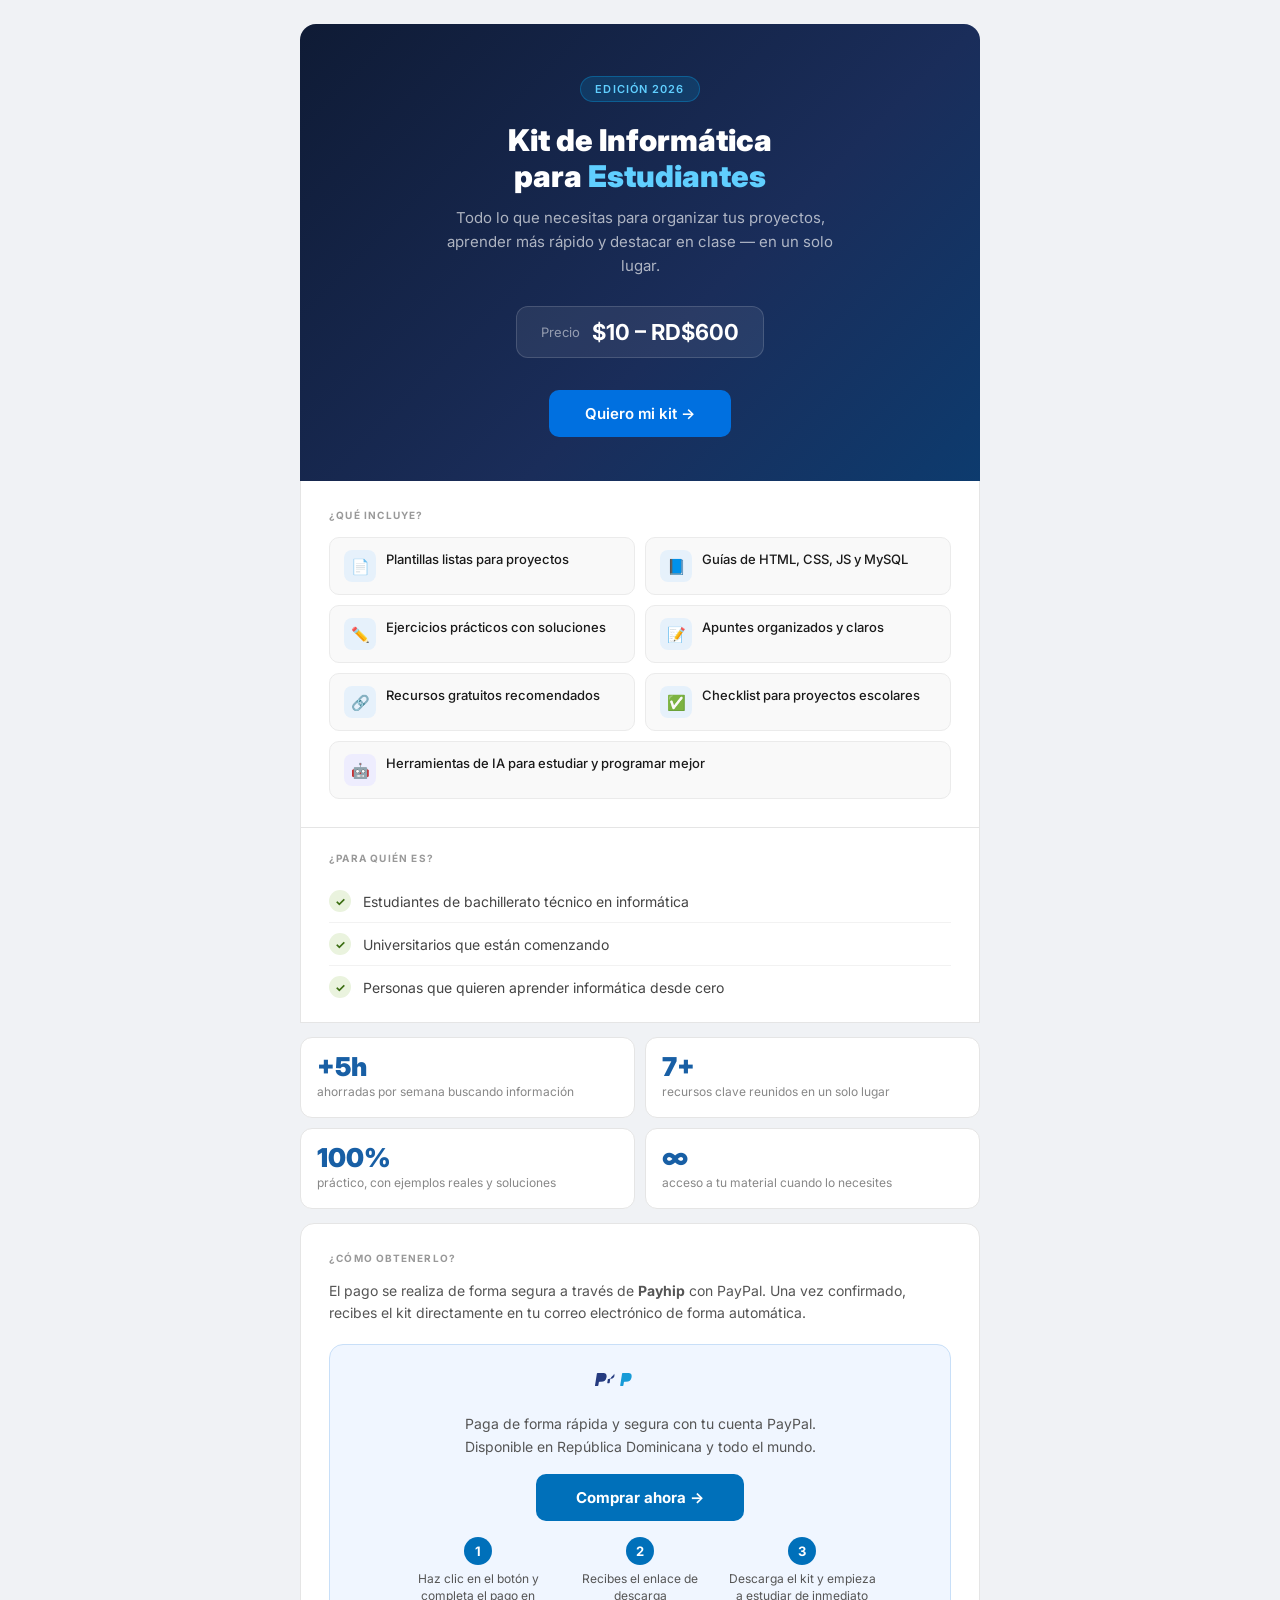
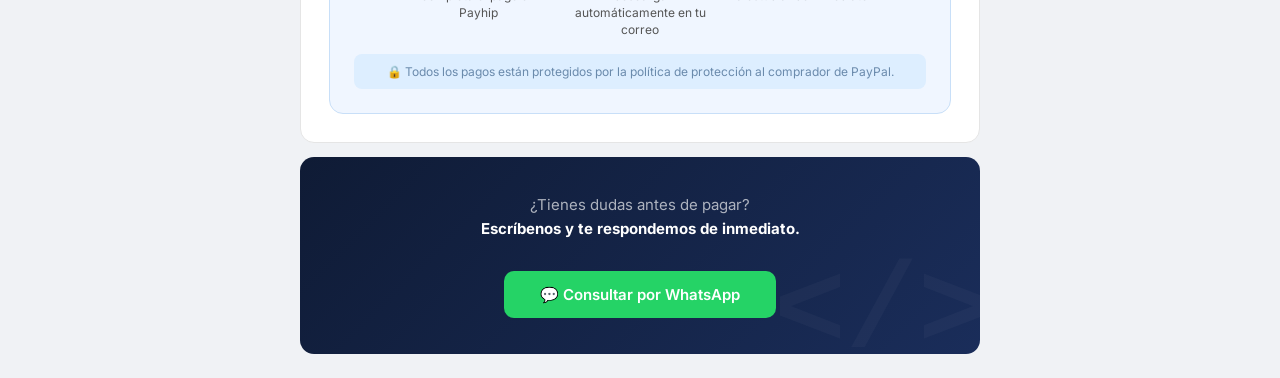
==== index.html @ 7b6a7ac0 "Update index.html" ====
<!DOCTYPE html>
<html lang="en">
<head>
    <meta charset="UTF-8">
    <meta name="viewport" content="width=device-width, initial-scale=1.0">
    <meta name="description" content="Kit de Informática 2026 para estudiantes. Guías de HTML, CSS, JavaScript y MySQL con ejercicios y plantillas listas para usar.">
<meta name="keywords" content="kit informatica, estudiar informatica, HTML CSS, programacion dominicana, bachillerato tecnico informatica">
    <title>kit informatico</title>  
    <title>Kit de Informática 2026</title>
<link rel="icon" href="data:image/svg+xml,<svg xmlns='http://www.w3.org/2000/svg' viewBox='0 0 100 100'><text y='.9em' font-size='90'>💻</text></svg>">
  <link rel="preconnect" href="https://fonts.googleapis.com">
  <link href="https://fonts.googleapis.com/css2?family=Inter:wght@400;500;600;700;900&display=swap" rel="stylesheet">
  <link rel="stylesheet" href="estilo.css">
  </head>
  <body>

  <div class="kit-page">

    <!-- HERO -->
    <div class="hero">
      <div class="hero-badge"> Edición 2026</div>
      <h1>Kit de Informática<br>para <span>Estudiantes</span></h1>
      <p class="hero-sub">Todo lo que necesitas para organizar tus proyectos, aprender más rápido y destacar en clase — en un solo lugar.</p>
      <div class="price-block">
        <span class="price-label">Precio</span>
        <span class="price-range">$10 – RD$600</span>
      </div>
      <br><br>
      <a href="#comprar" class="cta-btn">Quiero mi kit →</a>
    </div>

    <!-- QUÉ INCLUYE -->
    <div class="includes">
      <div class="section-label">¿Qué incluye?</div>
      <div class="items-grid">
        <div class="item">
          <div class="item-icon">📄</div>
          <div class="item-text">Plantillas listas para proyectos</div>
        </div>
        <div class="item">
          <div class="item-icon">📘</div>
          <div class="item-text">Guías de HTML, CSS, JS y MySQL</div>
        </div>
        <div class="item">
          <div class="item-icon">✏️</div>
          <div class="item-text">Ejercicios prácticos con soluciones</div>
        </div>
        <div class="item">
          <div class="item-icon">📝</div>
          <div class="item-text">Apuntes organizados y claros</div>
        </div>
        <div class="item">
          <div class="item-icon">🔗</div>
          <div class="item-text">Recursos gratuitos recomendados</div>
        </div>
        <div class="item">
          <div class="item-icon">✅</div>
          <div class="item-text">Checklist para proyectos escolares</div>
        </div>
        <div class="item full-width">
          <div class="item-icon purple">🤖</div>
          <div class="item-text">Herramientas de IA para estudiar y programar mejor</div>
        </div>
      </div>
    </div>

    <!-- PARA QUIÉN -->
    <div class="who-benefits">
      <div class="section-label">¿Para quién es?</div>
      <div class="audience-row"><div class="check">✓</div> Estudiantes de bachillerato técnico en informática</div>
      <div class="audience-row"><div class="check">✓</div> Universitarios que están comenzando</div>
      <div class="audience-row"><div class="check">✓</div> Personas que quieren aprender informática desde cero</div>
    </div>

    <!-- BENEFICIOS -->
    <div class="benefits-strip">
      <div class="benefit-card">
        <div class="benefit-num">+5h</div>
        <div class="benefit-desc">ahorradas por semana buscando información</div>
      </div>
      <div class="benefit-card">
        <div class="benefit-num">7+</div>
        <div class="benefit-desc">recursos clave reunidos en un solo lugar</div>
      </div>
      <div class="benefit-card">
        <div class="benefit-num">100%</div>
        <div class="benefit-desc">práctico, con ejemplos reales y soluciones</div>
      </div>
      <div class="benefit-card">
        <div class="benefit-num">∞</div>
        <div class="benefit-desc">acceso a tu material cuando lo necesites</div>
      </div>
    </div>

    <!-- SECCIÓN DE PAGO -->
    <div class="payment-section" id="comprar">
      <div class="section-label">¿Cómo obtenerlo?</div>
      <p class="payment-intro">El pago se realiza de forma segura a través de <strong>Payhip</strong> con PayPal. Una vez confirmado, recibes el kit directamente en tu correo electrónico de forma automática.</p>

      <div class="paypal-box">
        <div class="paypal-logo">
          <svg width="90" height="24" viewBox="0 0 124 33" xmlns="http://www.w3.org/2000/svg">
            <path fill="#253B80" d="M9.8 5.5H3.5C3.1 5.5 2.7 5.8 2.6 6.2L0 22.7c-.1.3.2.6.5.6h3.2c.4 0 .8-.3.9-.7l.7-4.3c.1-.4.5-.7.9-.7h2.1c4.4 0 6.9-2.1 7.6-6.3.3-1.8 0-3.3-.8-4.3-.9-1.1-2.5-1.5-4.3-1.5z"/>
            <path fill="#179BD7" d="M44.5 5.5h-6.3c-.4 0-.8.3-.9.7l-2.6 16.5c-.1.3.2.6.5.6h3c.4 0 .8-.3.9-.7l.7-4.3c.1-.4.5-.7.9-.7h2.1c4.4 0 6.9-2.1 7.6-6.3.3-1.8 0-3.3-.8-4.3-.9-1.1-2.4-1.5-4.1-1.5z"/>
            <path fill="#253B80" d="M22.3 11.3c-.1.7-.5 1.3-1.1 1.7-.6.4-1.4.6-2.3.6h-.6c-.3 0-.5.2-.6.5l-.8 4.9c-.1.3.1.5.4.5h2.2c.3 0 .6-.2.7-.5l.8-5.2c.1-.3.4-.5.7-.5h.5c2.7 0 4.2-1.3 4.6-3.9.2-1.2 0-2.1-.5-2.8-.2.8-.6 1.5-1 2.1-.2.3-.6.5-1 .6z"/>
          </svg>
        </div>
        <p class="paypal-desc">Paga de forma rápida y segura con tu cuenta PayPal. Disponible en República Dominicana y todo el mundo.</p>

        <a href="https://payhip.com/b/8gKOB" target="_blank" class="paypal-btn">
          Comprar ahora →
        </a>

        <div class="paypal-steps">
          <div class="step">
            <div class="step-num">1</div>
            <div class="step-text">Haz clic en el botón y completa el pago en Payhip</div>
          </div>
          <div class="step">
            <div class="step-num">2</div>
            <div class="step-text">Recibes el enlace de descarga automáticamente en tu correo</div>
          </div>
          <div class="step">
            <div class="step-num">3</div>
            <div class="step-text">Descarga el kit y empieza a estudiar de inmediato</div>
          </div>
        </div>

        <div class="paypal-note">
          🔒 Todos los pagos están protegidos por la política de protección al comprador de PayPal.
        </div>
      </div>
    </div>

    <!-- CTA FINAL -->
    <div class="footer-cta">
      <p>¿Tienes dudas antes de pagar?<br><strong>Escríbenos y te respondemos de inmediato.</strong></p>
      <a href="https://wa.me/18493421674?text=Hola,%20quiero%20comprar%20el%20Kit%20de%20Inform%C3%A1tica%202026"
         target="_blank" class="cta-btn whatsapp-btn">
        💬 Consultar por WhatsApp
      </a>
    </div>

  </div>

</body>
</html>
---- estilo.css ----
/* =============================================
   Kit de Informática 2026 — Estilos
   ============================================= */

* { box-sizing: border-box; margin: 0; padding: 0; }

body {
  font-family: 'Inter', sans-serif;
  background: #f0f2f5;
  color: #1a1a1a;
  padding: 24px 16px;
}

.kit-page {
  max-width: 680px;
  margin: 0 auto;
}

/* ---- HERO ---- */
.hero {
  background: linear-gradient(135deg, #0f1b35 0%, #1a2d5a 60%, #0d3b6e 100%);
  border-radius: 16px 16px 0 0;
  padding: 52px 32px 44px;
  text-align: center;
}

.hero-badge {
  display: inline-block;
  background: rgba(0,180,255,0.15);
  color: #60cfff;
  font-size: 11px;
  font-weight: 600;
  letter-spacing: 0.1em;
  text-transform: uppercase;
  padding: 5px 14px;
  border-radius: 20px;
  border: 1px solid rgba(0,180,255,0.3);
  margin-bottom: 20px;
}

.hero h1 {
  font-size: 30px;
  font-weight: 900;
  color: #ffffff;
  line-height: 1.2;
  margin-bottom: 12px;
}

.hero h1 span { color: #60cfff; }

.hero-sub {
  font-size: 15px;
  color: rgba(255,255,255,0.65);
  line-height: 1.6;
  max-width: 420px;
  margin: 0 auto 28px;
}

.price-block {
  display: inline-flex;
  align-items: center;
  gap: 12px;
  background: rgba(255,255,255,0.07);
  border: 1px solid rgba(255,255,255,0.15);
  border-radius: 12px;
  padding: 12px 24px;
}

.price-label { color: rgba(255,255,255,0.5); font-size: 13px; }
.price-range { font-size: 22px; font-weight: 700; color: #ffffff; }

.cta-btn {
  display: inline-block;
  background: #0070e0;
  color: #ffffff;
  font-size: 15px;
  font-weight: 600;
  padding: 14px 36px;
  border-radius: 10px;
  text-decoration: none;
  transition: background 0.15s;
  margin-top: 12px;
}
.cta-btn:hover { background: #0060c0; }

/* ---- SECCIÓN LABEL ---- */
.section-label {
  font-size: 10px;
  font-weight: 700;
  letter-spacing: 0.12em;
  text-transform: uppercase;
  color: #999;
  margin-bottom: 16px;
}

/* ---- CONTENIDO ---- */
.includes {
  background: #ffffff;
  border: 1px solid #e5e5e5;
  border-top: none;
  padding: 28px;
}

.items-grid {
  display: grid;
  grid-template-columns: 1fr 1fr;
  gap: 10px;
}

.item {
  display: flex;
  align-items: flex-start;
  gap: 10px;
  padding: 12px 14px;
  background: #f9f9f9;
  border: 1px solid #ebebeb;
  border-radius: 10px;
}

.item.full-width { grid-column: 1 / -1; }

.item-icon {
  width: 32px;
  height: 32px;
  border-radius: 8px;
  background: #e6f1fb;
  display: flex;
  align-items: center;
  justify-content: center;
  flex-shrink: 0;
  font-size: 15px;
}

.item-icon.purple { background: #eeedfe; }
.item-text { font-size: 13px; line-height: 1.4; color: #1a1a1a; font-weight: 500; }

/* ---- PARA QUIÉN ---- */
.who-benefits {
  background: #ffffff;
  border: 1px solid #e5e5e5;
  border-top: none;
  padding: 24px 28px;
}

.audience-row {
  display: flex;
  align-items: center;
  gap: 12px;
  padding: 10px 0;
  border-bottom: 1px solid #f2f2f2;
  font-size: 14px;
  color: #444;
}
.audience-row:last-child { border-bottom: none; padding-bottom: 0; }
.audience-row:first-of-type { padding-top: 0; }

.check {
  width: 22px;
  height: 22px;
  border-radius: 50%;
  background: #eaf3de;
  display: flex;
  align-items: center;
  justify-content: center;
  flex-shrink: 0;
  color: #3b6d11;
  font-size: 12px;
  font-weight: 700;
}

/* ---- BENEFICIOS ---- */
.benefits-strip {
  display: grid;
  grid-template-columns: repeat(2, 1fr);
  gap: 10px;
  margin-top: 14px;
}

.benefit-card {
  background: #ffffff;
  border: 1px solid #e5e5e5;
  border-radius: 12px;
  padding: 16px;
}

.benefit-num {
  font-size: 26px;
  font-weight: 900;
  color: #185fa5;
  line-height: 1;
  margin-bottom: 4px;
}

.benefit-desc { font-size: 12px; color: #888; line-height: 1.4; }

/* ---- LO QUE RECIBIRÁS ---- */
.preview-section {
  background: #ffffff;
  border: 1px solid #e5e5e5;
  border-radius: 14px;
  padding: 28px;
  margin-top: 14px;
}

.preview-grid {
  display: grid;
  grid-template-columns: 1fr 1fr;
  gap: 12px;
}

.preview-card {
  background: #f9f9f9;
  border: 1px solid #ebebeb;
  border-radius: 10px;
  padding: 18px;
}

.preview-num {
  font-size: 11px;
  font-weight: 800;
  color: #0070e0;
  letter-spacing: 0.08em;
  margin-bottom: 8px;
}

.preview-title {
  font-size: 14px;
  font-weight: 700;
  color: #1a1a1a;
  margin-bottom: 6px;
}

.preview-desc { font-size: 13px; color: #666; line-height: 1.55; }

/* ---- KIT VS YOUTUBE ---- */
.vs-section {
  background: #ffffff;
  border: 1px solid #e5e5e5;
  border-radius: 14px;
  padding: 28px;
  margin-top: 14px;
}

.vs-grid {
  display: grid;
  grid-template-columns: 1fr 1fr;
  gap: 14px;
}

.vs-card {
  border-radius: 10px;
  padding: 18px;
}

.vs-bad  { background: #fff5f5; border: 1.5px solid #fcc; }
.vs-good { background: #f0fff4; border: 1.5px solid #b2f0c5; }

.vs-title {
  font-size: 13px;
  font-weight: 700;
  margin-bottom: 12px;
  color: #1a1a1a;
}

.vs-card ul { list-style: none; display: flex; flex-direction: column; gap: 8px; }
.vs-card ul li { font-size: 13px; color: #555; line-height: 1.4; padding-left: 14px; position: relative; }
.vs-bad  ul li::before { content: '✕'; position: absolute; left: 0; color: #e55; font-size: 10px; top: 2px; }
.vs-good ul li::before { content: '✓'; position: absolute; left: 0; color: #3a3; font-size: 10px; top: 2px; }

/* ---- BOTÓN INTERMEDIO ---- */
.mid-cta {
  background: linear-gradient(135deg, #0f1b35, #1a3a6e);
  border-radius: 14px;
  padding: 28px 24px;
  text-align: center;
  margin-top: 14px;
}

.mid-cta p {
  font-size: 15px;
  color: rgba(255,255,255,0.75);
  margin-bottom: 16px;
  font-weight: 500;
}

/* ---- TESTIMONIOS ---- */
.testimonios-section {
  background: #ffffff;
  border: 1px solid #e5e5e5;
  border-radius: 14px;
  padding: 28px;
  margin-top: 14px;
}

.testimonios-grid {
  display: grid;
  grid-template-columns: 1fr 1fr 1fr;
  gap: 12px;
}

.testimonio-card {
  background: #f9f9f9;
  border: 1px solid #ebebeb;
  border-radius: 10px;
  padding: 16px;
}

.testimonio-stars { font-size: 13px; margin-bottom: 8px; }

.testimonio-texto {
  font-size: 13px;
  color: #555;
  line-height: 1.6;
  margin-bottom: 10px;
  font-style: italic;
}

.testimonio-autor {
  font-size: 11px;
  font-weight: 600;
  color: #999;
}

/* ---- GARANTÍA ---- */
.garantia-section {
  background: #fffbea;
  border: 1.5px solid #ffe08a;
  border-radius: 14px;
  padding: 24px;
  text-align: center;
  margin-top: 14px;
}

.garantia-icon { font-size: 32px; margin-bottom: 8px; }
.garantia-title { font-size: 16px; font-weight: 700; color: #1a1a1a; margin-bottom: 6px; }
.garantia-desc { font-size: 13px; color: #666; line-height: 1.6; max-width: 440px; margin: 0 auto; }

/* ---- SECCIÓN DE PAGO ---- */
.payment-section {
  background: #ffffff;
  border: 1px solid #e5e5e5;
  border-radius: 14px;
  padding: 28px;
  margin-top: 14px;
}

.payment-intro {
  font-size: 14px;
  color: #555;
  line-height: 1.6;
  margin-bottom: 20px;
}

.paypal-box {
  background: #f0f6ff;
  border: 1.5px solid #c8dff8;
  border-radius: 14px;
  padding: 24px;
  display: flex;
  flex-direction: column;
  align-items: center;
  gap: 16px;
  text-align: center;
}

.paypal-desc {
  font-size: 14px;
  color: #555;
  line-height: 1.6;
  max-width: 380px;
}

.paypal-btn {
  display: inline-block;
  background: #0070ba;
  color: #ffffff;
  font-size: 15px;
  font-weight: 700;
  padding: 14px 40px;
  border-radius: 10px;
  text-decoration: none;
  transition: background 0.15s;
}
.paypal-btn:hover { background: #005ea6; }

.paypal-steps {
  display: flex;
  gap: 12px;
  width: 100%;
  justify-content: center;
  flex-wrap: wrap;
}

.step {
  display: flex;
  flex-direction: column;
  align-items: center;
  gap: 6px;
  flex: 1;
  min-width: 110px;
  max-width: 150px;
}

.step-num {
  width: 28px;
  height: 28px;
  border-radius: 50%;
  background: #0070ba;
  color: #fff;
  font-size: 13px;
  font-weight: 700;
  display: flex;
  align-items: center;
  justify-content: center;
}

.step-text { font-size: 12px; color: #555; line-height: 1.4; text-align: center; }

.paypal-note {
  font-size: 12px;
  color: #6a8aac;
  background: #ddeeff;
  border-radius: 8px;
  padding: 10px 16px;
  width: 100%;
}

/* ---- FOOTER CTA ---- */
.footer-cta {
  background: linear-gradient(135deg, #0f1b35, #1a2d5a);
  border-radius: 14px;
  padding: 36px 24px;
  text-align: center;
  margin-top: 14px;
  position: relative;
  overflow: hidden;
}

.footer-cta::before {
  content: '</>';
  position: absolute;
  font-size: 120px;
  font-weight: 900;
  color: rgba(255,255,255,0.03);
  right: -10px;
  bottom: -20px;
  font-family: monospace;
  line-height: 1;
}

.footer-cta p {
  color: rgba(255,255,255,0.65);
  font-size: 15px;
  margin-bottom: 18px;
  line-height: 1.6;
  position: relative;
}

.footer-cta strong { color: #ffffff; }

.whatsapp-btn { background: #25d366; }
.whatsapp-btn:hover { background: #1ebe5d; }

/* ---- RESPONSIVE ---- */
@media (max-width: 480px) {
  .hero { padding: 40px 20px 36px; }
  .hero h1 { font-size: 24px; }
  .items-grid { grid-template-columns: 1fr; }
  .benefits-strip { grid-template-columns: 1fr 1fr; }
  .preview-grid { grid-template-columns: 1fr; }
  .vs-grid { grid-template-columns: 1fr; }
  .testimonios-grid { grid-template-columns: 1fr; }
  .includes, .who-benefits, .payment-section,
  .preview-section, .vs-section, .testimonios-section { padding: 20px 16px; }
}
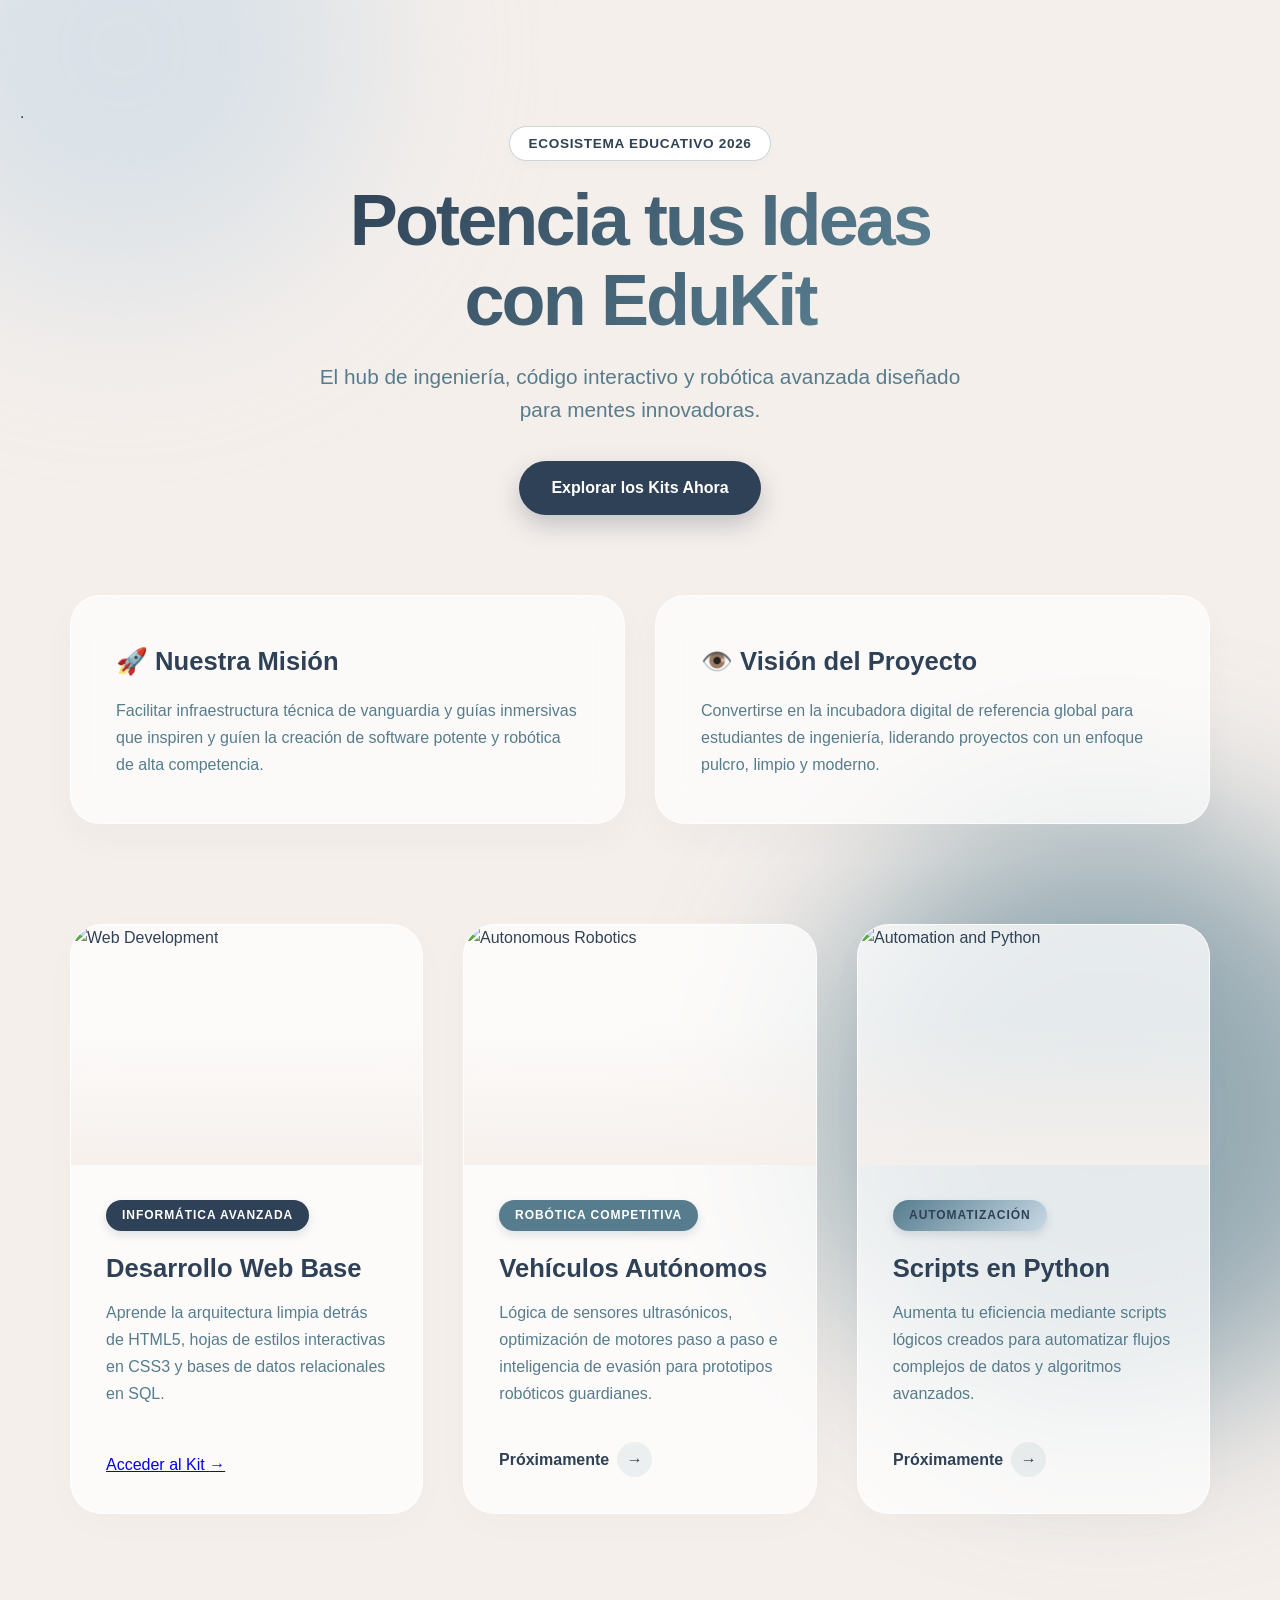
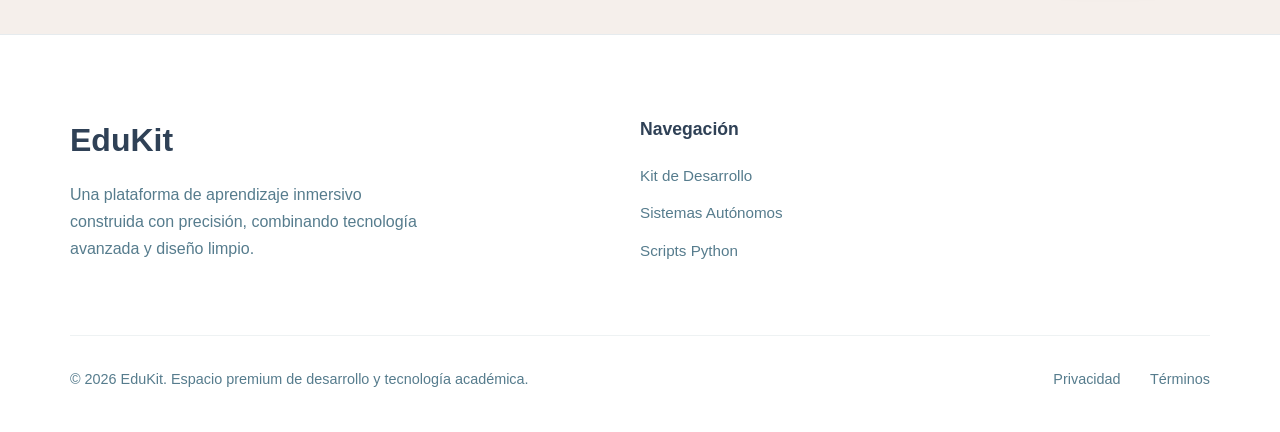
==== commit b7f7e085: "Update index.html" ====
--- a/index.html
+++ b/index.html
@@ -1,147 +1,546 @@
-<!DOCTYPE html>
-<html lang="en">
-<head>
-    <meta charset="UTF-8">
-    <meta name="viewport" content="width=device-width, initial-scale=1.0">
-    <meta name="description" content="Kit de Informática 2026 para estudiantes. Guías de HTML, CSS, JavaScript y MySQL con ejercicios y plantillas listas para usar.">
-<meta name="keywords" content="kit informatica, estudiar informatica, HTML CSS, programacion dominicana, bachillerato tecnico informatica">
-    <title>kit informatico</title>  
-    <title>Kit de Informática 2026</title>
-<link rel="icon" href="data:image/svg+xml,<svg xmlns='http://www.w3.org/2000/svg' viewBox='0 0 100 100'><text y='.9em' font-size='90'>💻</text></svg>">
-  <link rel="preconnect" href="https://fonts.googleapis.com">
-  <link href="https://fonts.googleapis.com/css2?family=Inter:wght@400;500;600;700;900&display=swap" rel="stylesheet">
-  <link rel="stylesheet" href="estilo.css">
-  </head>
-  <body>
-
-  <div class="kit-page">
-
-    <!-- HERO -->
-    <div class="hero">
-      <div class="hero-badge"> Edición 2026</div>
-      <h1>Kit de Informática<br>para <span>Estudiantes</span></h1>
-      <p class="hero-sub">Todo lo que necesitas para organizar tus proyectos, aprender más rápido y destacar en clase — en un solo lugar.</p>
-      <div class="price-block">
-        <span class="price-label">Precio</span>
-        <span class="price-range">$10 – RD$600</span>
-      </div>
-      <br><br>
-      <a href="#comprar" class="cta-btn">Quiero mi kit →</a>
-    </div>
-
-    <!-- QUÉ INCLUYE -->
-    <div class="includes">
-      <div class="section-label">¿Qué incluye?</div>
-      <div class="items-grid">
-        <div class="item">
-          <div class="item-icon">📄</div>
-          <div class="item-text">Plantillas listas para proyectos</div>
-        </div>
-        <div class="item">
-          <div class="item-icon">📘</div>
-          <div class="item-text">Guías de HTML, CSS, JS y MySQL</div>
-        </div>
-        <div class="item">
-          <div class="item-icon">✏️</div>
-          <div class="item-text">Ejercicios prácticos con soluciones</div>
-        </div>
-        <div class="item">
-          <div class="item-icon">📝</div>
-          <div class="item-text">Apuntes organizados y claros</div>
-        </div>
-        <div class="item">
-          <div class="item-icon">🔗</div>
-          <div class="item-text">Recursos gratuitos recomendados</div>
-        </div>
-        <div class="item">
-          <div class="item-icon">✅</div>
-          <div class="item-text">Checklist para proyectos escolares</div>
-        </div>
-        <div class="item full-width">
-          <div class="item-icon purple">🤖</div>
-          <div class="item-text">Herramientas de IA para estudiar y programar mejor</div>
-        </div>
-      </div>
-    </div>
-
-    <!-- PARA QUIÉN -->
-    <div class="who-benefits">
-      <div class="section-label">¿Para quién es?</div>
-      <div class="audience-row"><div class="check">✓</div> Estudiantes de bachillerato técnico en informática</div>
-      <div class="audience-row"><div class="check">✓</div> Universitarios que están comenzando</div>
-      <div class="audience-row"><div class="check">✓</div> Personas que quieren aprender informática desde cero</div>
-    </div>
-
-    <!-- BENEFICIOS -->
-    <div class="benefits-strip">
-      <div class="benefit-card">
-        <div class="benefit-num">+5h</div>
-        <div class="benefit-desc">ahorradas por semana buscando información</div>
-      </div>
-      <div class="benefit-card">
-        <div class="benefit-num">7+</div>
-        <div class="benefit-desc">recursos clave reunidos en un solo lugar</div>
-      </div>
-      <div class="benefit-card">
-        <div class="benefit-num">100%</div>
-        <div class="benefit-desc">práctico, con ejemplos reales y soluciones</div>
-      </div>
-      <div class="benefit-card">
-        <div class="benefit-num">∞</div>
-        <div class="benefit-desc">acceso a tu material cuando lo necesites</div>
-      </div>
-    </div>
-
-    <!-- SECCIÓN DE PAGO -->
-    <div class="payment-section" id="comprar">
-      <div class="section-label">¿Cómo obtenerlo?</div>
-      <p class="payment-intro">El pago se realiza de forma segura a través de <strong>Payhip</strong> con PayPal. Una vez confirmado, recibes el kit directamente en tu correo electrónico de forma automática.</p>
-
-      <div class="paypal-box">
-        <div class="paypal-logo">
-          <svg width="90" height="24" viewBox="0 0 124 33" xmlns="http://www.w3.org/2000/svg">
-            <path fill="#253B80" d="M9.8 5.5H3.5C3.1 5.5 2.7 5.8 2.6 6.2L0 22.7c-.1.3.2.6.5.6h3.2c.4 0 .8-.3.9-.7l.7-4.3c.1-.4.5-.7.9-.7h2.1c4.4 0 6.9-2.1 7.6-6.3.3-1.8 0-3.3-.8-4.3-.9-1.1-2.5-1.5-4.3-1.5z"/>
-            <path fill="#179BD7" d="M44.5 5.5h-6.3c-.4 0-.8.3-.9.7l-2.6 16.5c-.1.3.2.6.5.6h3c.4 0 .8-.3.9-.7l.7-4.3c.1-.4.5-.7.9-.7h2.1c4.4 0 6.9-2.1 7.6-6.3.3-1.8 0-3.3-.8-4.3-.9-1.1-2.4-1.5-4.1-1.5z"/>
-            <path fill="#253B80" d="M22.3 11.3c-.1.7-.5 1.3-1.1 1.7-.6.4-1.4.6-2.3.6h-.6c-.3 0-.5.2-.6.5l-.8 4.9c-.1.3.1.5.4.5h2.2c.3 0 .6-.2.7-.5l.8-5.2c.1-.3.4-.5.7-.5h.5c2.7 0 4.2-1.3 4.6-3.9.2-1.2 0-2.1-.5-2.8-.2.8-.6 1.5-1 2.1-.2.3-.6.5-1 .6z"/>
-          </svg>
-        </div>
-        <p class="paypal-desc">Paga de forma rápida y segura con tu cuenta PayPal. Disponible en República Dominicana y todo el mundo.</p>
-
-        <a href="https://payhip.com/b/8gKOB" target="_blank" class="paypal-btn">
-          Comprar ahora →
-        </a>
-
-        <div class="paypal-steps">
-          <div class="step">
-            <div class="step-num">1</div>
-            <div class="step-text">Haz clic en el botón y completa el pago en Payhip</div>
-          </div>
-          <div class="step">
-            <div class="step-num">2</div>
-            <div class="step-text">Recibes el enlace de descarga automáticamente en tu correo</div>
-          </div>
-          <div class="step">
-            <div class="step-num">3</div>
-            <div class="step-text">Descarga el kit y empieza a estudiar de inmediato</div>
-          </div>
-        </div>
-
-        <div class="paypal-note">
-          🔒 Todos los pagos están protegidos por la política de protección al comprador de PayPal.
-        </div>
-      </div>
-    </div>
-
-    <!-- CTA FINAL -->
-    <div class="footer-cta">
-      <p>¿Tienes dudas antes de pagar?<br><strong>Escríbenos y te respondemos de inmediato.</strong></p>
-      <a href="https://wa.me/18493421674?text=Hola,%20quiero%20comprar%20el%20Kit%20de%20Inform%C3%A1tica%202026"
-         target="_blank" class="cta-btn whatsapp-btn">
-        💬 Consultar por WhatsApp
-      </a>
-    </div>
-
-  </div>
-
-</body>
-</html>
+
+<!DOCTYPE html>
+<html lang="es">
+<head>
+    <meta charset="UTF-8">
+    <meta name="viewport" content="width=device-width, initial-scale=1.0">.
+<meta name="description" content="Kit de Informática 2026 para estudiantes. Guías de HTML, CSS, JavaScript y MySQL con ejercicios y plantillas listas para usar.">
+<meta name="keywords" content="kit informatica, estudiar informatica, HTML CSS, programacion dominicana, bachillerato tecnico informatica">
+    <title>EduKit — Explora el Futuro</title>
+<link rel="icon" href="data:image/svg+xml,<svg xmlns='http://www.w3.org/2000/svg' viewBox='0 0 100 100'><text y='.9em' font-size='90'>💻</text></svg>">
+    <style>
+        /* --- Reset y Tipografía --- */
+        * {
+            margin: 0;
+            padding: 0;
+            box-sizing: border-box;
+            font-family: 'Poppins', -apple-system, BlinkMacSystemFont, "Segoe UI", Roboto, Arial, sans-serif;
+        }
+
+        /* Variables de color de la imagen image_3bf2a3.png */
+        :root {
+            --color-navy: #2F4156;
+            --color-teal: #567C8D;
+            --color-sky-blue: #C8D9E6;
+            --color-beige: #F5EFEB;
+            --color-white: #FFFFFF;
+
+            --bg-body: var(--color-beige); 
+            --text-main: var(--color-navy); 
+            --text-muted: var(--color-teal); 
+            
+            --grad-primary: linear-gradient(135deg, var(--color-navy) 0%, var(--color-teal) 100%);
+            --grad-glow: linear-gradient(135deg, var(--color-teal) 0%, var(--color-sky-blue) 100%);
+            
+            --shadow-premium: 0 20px 50px rgba(47, 65, 86, 0.15);
+            --transition: all 0.5s cubic-bezier(0.16, 1, 0.3, 1);
+        }
+
+        @import url('https://fonts.googleapis.com/css2?family=Poppins:wght@400;500;600;700;800&display=swap');
+
+        body {
+            background-color: var(--bg-body);
+            color: var(--text-main);
+            line-height: 1.6;
+            padding: 100px 20px 0 20px;
+            overflow-x: hidden;
+            position: relative;
+        }
+
+        /* --- Fondos Animados Llamativos --- */
+        .glow-sphere {
+            position: absolute;
+            border-radius: 50%;
+            filter: blur(90px);
+            z-index: -1;
+            opacity: 0.6;
+            animation: floatSpheres 12s infinite alternate ease-in-out;
+        }
+        .sphere-1 {
+            top: -10%;
+            left: -10%;
+            width: 500px;
+            height: 500px;
+            background: var(--color-sky-blue);
+        }
+        .sphere-2 {
+            top: 40%;
+            right: -10%;
+            width: 600px;
+            height: 600px;
+            background: var(--color-teal);
+            animation-delay: -4s;
+        }
+
+        @keyframes floatSpheres {
+            0% { transform: translateY(0) scale(1); }
+            100% { transform: translateY(40px) scale(1.15); }
+        }
+
+        .container {
+            max-width: 1140px;
+            margin: 0 auto;
+            position: relative;
+            z-index: 10;
+        }
+
+        /* --- Encabezado de Alto Impacto --- */
+        header {
+            margin-bottom: 80px;
+            text-align: center;
+        }
+
+        .badge-premium {
+            background: var(--color-white);
+            color: var(--color-navy);
+            border: 1px solid rgba(86, 124, 141, 0.3);
+            padding: 6px 18px;
+            border-radius: 50px;
+            font-size: 0.85rem;
+            font-weight: 600;
+            letter-spacing: 0.05em;
+            text-transform: uppercase;
+            display: inline-block;
+            margin-bottom: 20px;
+            box-shadow: 0 5px 15px rgba(0,0,0,0.02);
+        }
+
+        header h1 {
+            font-size: 4.5rem;
+            font-weight: 800;
+            letter-spacing: -0.04em;
+            line-height: 1.1;
+            margin-bottom: 20px;
+            background: linear-gradient(135deg, var(--color-navy) 20%, var(--color-teal) 70%, var(--color-sky-blue) 100%);
+            -webkit-background-clip: text;
+            -webkit-text-fill-color: transparent;
+        }
+
+        header p {
+            color: var(--text-muted);
+            font-size: 1.3rem;
+            max-width: 650px;
+            margin: 0 auto 35px auto;
+            font-weight: 400;
+        }
+
+        .cta-header {
+            display: inline-flex;
+            align-items: center;
+            background: var(--color-navy);
+            color: var(--color-white);
+            text-decoration: none;
+            padding: 14px 32px;
+            border-radius: 50px;
+            font-weight: 600;
+            font-size: 1rem;
+            box-shadow: 0 10px 25px rgba(47, 65, 86, 0.25);
+            transition: var(--transition);
+        }
+
+        .cta-header:hover {
+            background: var(--color-teal);
+            transform: translateY(-3px);
+            box-shadow: 0 15px 30px rgba(86, 124, 141, 0.35);
+        }
+
+        /* --- Grid de Misión y Visión Elegante --- */
+        .mv-section {
+            display: grid;
+            grid-template-columns: repeat(auto-fit, minmax(320px, 1fr));
+            gap: 30px;
+            margin-bottom: 100px;
+        }
+
+        .mv-box {
+            background: rgba(255, 255, 255, 0.7);
+            border: 1px solid rgba(255, 255, 255, 0.6);
+            border-radius: 30px;
+            padding: 45px;
+            backdrop-filter: blur(20px);
+            -webkit-backdrop-filter: blur(20px);
+            box-shadow: 0 15px 35px rgba(47, 65, 86, 0.03);
+            transition: var(--transition);
+        }
+
+        .mv-box:hover {
+            transform: scale(1.02);
+            background: var(--color-white);
+            border-color: var(--color-sky-blue);
+            box-shadow: var(--shadow-premium);
+        }
+
+        .mv-box h2 {
+            font-size: 1.6rem;
+            font-weight: 700;
+            margin-bottom: 15px;
+            color: var(--color-navy);
+        }
+
+        .mv-box p {
+            color: var(--text-muted);
+            font-size: 1rem;
+            line-height: 1.7;
+        }
+
+        /* --- Grid Unión de Tarjetas Estilo "Cards" --- */
+        .kits-grid {
+            display: grid;
+            grid-template-columns: repeat(auto-fill, minmax(340px, 1fr));
+            gap: 40px;
+            margin-bottom: 120px;
+        }
+
+        .kit-card {
+            background: rgba(255, 255, 255, 0.75);
+            border: 1px solid rgba(255, 255, 255, 0.8);
+            border-radius: 32px;
+            display: flex;
+            flex-direction: column;
+            overflow: hidden;
+            position: relative;
+            transition: var(--transition);
+            backdrop-filter: blur(20px);
+            -webkit-backdrop-filter: blur(20px);
+            box-shadow: 0 10px 40px rgba(0,0,0,0.02);
+        }
+
+        /* Zoom e iluminación en contenedor de Imagen */
+        .kit-image {
+            width: 100%;
+            height: 240px;
+            overflow: hidden;
+            position: relative;
+        }
+
+        .kit-image::after {
+            content: '';
+            position: absolute;
+            inset: 0;
+            background: linear-gradient(to bottom, transparent 40%, rgba(245, 239, 235, 0.9) 100%);
+            z-index: 2;
+        }
+
+        .kit-image img {
+            width: 100%;
+            height: 100%;
+            object-fit: cover;
+            transition: var(--transition);
+        }
+
+        /* Animaciones Hover sobre Tarjetas */
+        .kit-card:hover {
+            transform: translateY(-12px);
+            border-color: var(--color-sky-blue);
+            background: var(--color-white);
+            box-shadow: var(--shadow-premium);
+        }
+
+        .kit-card:hover .kit-image img {
+            transform: scale(1.08);
+        }
+
+        /* Contenido de la Tarjeta */
+        .kit-content {
+            padding: 35px;
+            display: flex;
+            flex-direction: column;
+            flex-grow: 1;
+            justify-content: space-between;
+            position: relative;
+            z-index: 5;
+        }
+
+        .kit-tag {
+            font-size: 0.75rem;
+            text-transform: uppercase;
+            letter-spacing: 0.08em;
+            font-weight: 700;
+            margin-bottom: 20px;
+            display: inline-block;
+            padding: 6px 16px;
+            border-radius: 50px;
+            background: var(--color-navy);
+            color: var(--color-white);
+            box-shadow: 0 4px 10px rgba(47, 65, 86, 0.15);
+        }
+
+        .kit-title {
+            font-size: 1.6rem;
+            font-weight: 700;
+            margin-bottom: 14px;
+            line-height: 1.3;
+            color: var(--color-navy);
+        }
+
+        .kit-description {
+            color: var(--text-muted);
+            font-size: 1rem;
+            margin-bottom: 35px;
+            line-height: 1.7;
+        }
+
+        /* Enlaces de Acción Dinámicos */
+        .kit-link {
+            text-decoration: none;
+            color: var(--color-navy);
+            font-size: 1rem;
+            font-weight: 700;
+            display: inline-flex;
+            align-items: center;
+            gap: 8px;
+            transition: var(--transition);
+        }
+
+        .kit-link .arrow-icon {
+            background: rgba(86, 124, 141, 0.1);
+            width: 35px;
+            height: 35px;
+            border-radius: 50%;
+            display: flex;
+            align-items: center;
+            justify-content: center;
+            transition: var(--transition);
+        }
+
+        .kit-card:hover .kit-link {
+            color: var(--color-teal);
+        }
+
+        .kit-card:hover .kit-link .arrow-icon {
+            background: var(--color-navy);
+            color: var(--color-white);
+            transform: translateX(5px);
+        }
+
+        /* Variación exclusiva de Tag para alternar llamadas de atención */
+        .kit-2 .kit-tag { background: var(--color-teal); }
+        .kit-3 .kit-tag { background: var(--grad-glow); color: var(--color-navy); }
+
+        /* --- Footer Expansivo --- */
+        footer {
+            background-color: var(--color-white);
+            border-top: 1px solid rgba(86, 124, 141, 0.15);
+            padding: 80px 20px 40px 20px;
+            margin-top: 60px;
+            width: 100vw;
+            position: relative;
+            left: 50%;
+            right: 50%;
+            margin-left: -50vw;
+            margin-right: -50vw;
+        }
+
+        .footer-container {
+            max-width: 1140px;
+            margin: 0 auto;
+            display: grid;
+            grid-template-columns: 2fr repeat(2, 1fr);
+            gap: 50px;
+            margin-bottom: 60px;
+        }
+
+        .footer-brand h3 {
+            font-size: 2rem;
+            font-weight: 800;
+            margin-bottom: 15px;
+            color: var(--color-navy);
+        }
+
+        .footer-brand p {
+            color: var(--text-muted);
+            font-size: 1rem;
+            max-width: 360px;
+            line-height: 1.7;
+        }
+
+        .footer-links h4 {
+            font-size: 1.1rem;
+            font-weight: 700;
+            margin-bottom: 20px;
+            color: var(--color-navy);
+        }
+
+        .footer-links ul {
+            list-style: none;
+        }
+
+        .footer-links ul li {
+            margin-bottom: 12px;
+        }
+
+        .footer-links ul li a {
+            color: var(--text-muted);
+            text-decoration: none;
+            font-size: 0.95rem;
+            transition: var(--transition);
+        }
+
+        .footer-links ul li a:hover {
+            color: var(--color-navy);
+            padding-left: 5px;
+        }
+
+        .footer-bottom {
+            max-width: 1140px;
+            margin: 0 auto;
+            border-top: 1px solid rgba(86, 124, 141, 0.1);
+            padding-top: 30px;
+            display: flex;
+            justify-content: space-between;
+            align-items: center;
+            flex-wrap: wrap;
+            gap: 20px;
+        }
+
+        .footer-bottom p {
+            color: var(--text-muted);
+            font-size: 0.9rem;
+        }
+
+        .footer-legal a {
+            color: var(--text-muted);
+            text-decoration: none;
+            font-size: 0.9rem;
+            margin-left: 25px;
+            transition: var(--transition);
+        }
+
+        .footer-legal a:hover {
+            color: var(--color-navy);
+        }
+
+        /* --- Diseño Responsivo Óptimo --- */
+        @media (max-width: 992px) {
+            header h1 { font-size: 3.8rem; }
+            .footer-container { grid-template-columns: 1fr 1fr; gap: 40px; }
+            .footer-brand { grid-column: span 2; }
+        }
+
+        @media (max-width: 768px) {
+            header h1 { font-size: 3.2rem; }
+            .footer-container { grid-template-columns: 1fr; text-align: center; }
+            .footer-brand { grid-column: span 1; }
+            .footer-brand p { margin: 0 auto; }
+            .footer-bottom { flex-direction: column; text-align: center; }
+            .footer-legal a { margin: 0 12px; }
+        }
+
+        @media (max-width: 480px) {
+            header h1 { font-size: 2.5rem; }
+            body { padding-top: 60px; }
+            .mv-section { gap: 20px; }
+        }
+    </style>
+</head>
+<body>
+
+    <!-- Esferas Brillantes de Fondo -->
+    <div class="glow-sphere sphere-1"></div>
+    <div class="glow-sphere sphere-2"></div>
+
+    <div class="container">
+        <!-- HEADER LLAMATIVO -->
+        <header>
+            <div class="badge-premium">Ecosistema Educativo 2026</div>
+            <h1>Potencia tus Ideas <br>con EduKit</h1>
+            <p>El hub de ingeniería, código interactivo y robótica avanzada diseñado para mentes innovadoras.</p>
+            <a href="#kits" class="cta-header">Explorar los Kits Ahora</a>
+        </header>
+
+        <!-- SECCIÓN MISIÓN Y VISIÓN -->
+        <section class="mv-section">
+            <div class="mv-box">
+                <h2>🚀 Nuestra Misión</h2>
+                <p>Facilitar infraestructura técnica de vanguardia y guías inmersivas que inspiren y guíen la creación de software potente y robótica de alta competencia.</p>
+            </div>
+            <div class="mv-box">
+                <h2>👁️ Visión del Proyecto</h2>
+                <p>Convertirse en la incubadora digital de referencia global para estudiantes de ingeniería, liderando proyectos con un enfoque pulcro, limpio y moderno.</p>
+            </div>
+        </section>
+
+        <!-- GRID DE KITS -->
+        <main class="kits-grid" id="kits">
+            
+            <!-- Kit 1 -->
+            <article class="kit-card">
+                <div class="kit-image">
+                    <img src="https://images.unsplash.com/photo-1542831371-29b0f74f9713?auto=format&fit=crop&w=600&q=80" alt="Web Development">
+                </div>
+                <div class="kit-content">
+                    <div>
+                        <div class="kit-tag">Informática Avanzada</div>
+                        <h2 class="kit-title">Desarrollo Web Base</h2>
+                        <p class="kit-description">Aprende la arquitectura limpia detrás de HTML5, hojas de estilos interactivas en CSS3 y bases de datos relacionales en SQL.</p>
+                    </div>
+                    <a href="Kit-informatica/index.html" class="kit-https://ricardofc48.github.io/Edukit/">
+                        Acceder al Kit <span class="arrow-icon">&rarr;</span>
+                    </a>
+                </div>
+            </article>
+
+            <!-- Kit 2 -->
+            <article class="kit-card kit-2">
+                <div class="kit-image">
+                    <img src="https://images.unsplash.com/photo-1561557944-6e7860d1a7eb?auto=format&fit=crop&w=600&q=80" alt="Autonomous Robotics">
+                </div>
+                <div class="kit-content">
+                    <div>
+                        <div class="kit-tag">Robótica Competitiva</div>
+                        <h2 class="kit-title">Vehículos Autónomos</h2>
+                        <p class="kit-description">Lógica de sensores ultrasónicos, optimización de motores paso a paso e inteligencia de evasión para prototipos robóticos guardianes.</p>
+                    </div>
+                    <a href="#" class="kit-link">
+                        Próximamente <span class="arrow-icon">&rarr;</span>
+                    </a>
+                </div>
+            </article>
+
+            <!-- Kit 3 -->
+            <article class="kit-card kit-3">
+                <div class="kit-image">
+                    <img src="https://images.unsplash.com/photo-1526374965328-7f61d4dc18c5?auto=format&fit=crop&w=600&q=80" alt="Automation and Python">
+                </div>
+                <div class="kit-content">
+                    <div>
+                        <div class="kit-tag">Automatización</div>
+                        <h2 class="kit-title">Scripts en Python</h2>
+                        <p class="kit-description">Aumenta tu eficiencia mediante scripts lógicos creados para automatizar flujos complejos de datos y algoritmos avanzados.</p>
+                    </div>
+                    <a href="#" class="kit-link">
+                        Próximamente <span class="arrow-icon">&rarr;</span>
+                    </a>
+                </div>
+            </article>
+
+        </main>
+    </div>
+
+    <!-- PIE DE PÁGINA -->
+    <footer>
+        <div class="footer-container">
+            <div class="footer-brand">
+                <h3>EduKit</h3>
+                <p>Una plataforma de aprendizaje inmersivo construida con precisión, combinando tecnología avanzada y diseño limpio.</p>
+            </div>
+            <div class="footer-links">
+                <h4>Navegación</h4>
+                <ul>
+                    <li><a href="Kit-informatica/index.html">Kit de Desarrollo</a></li>
+                    <li><a href="#">Sistemas Autónomos</a></li>
+                    <li><a href="#">Scripts Python</a></li>
+                </ul>
+            </div>
+        </div>
+        <div class="footer-bottom">
+            <p>&copy; 2026 EduKit. Espacio premium de desarrollo y tecnología académica.</p>
+            <div class="footer-legal">
+                <a href="#">Privacidad</a>
+                <a href="#">Términos</a>
+            </div>
+        </div>
+    </footer>
+
+</body>
+</html>
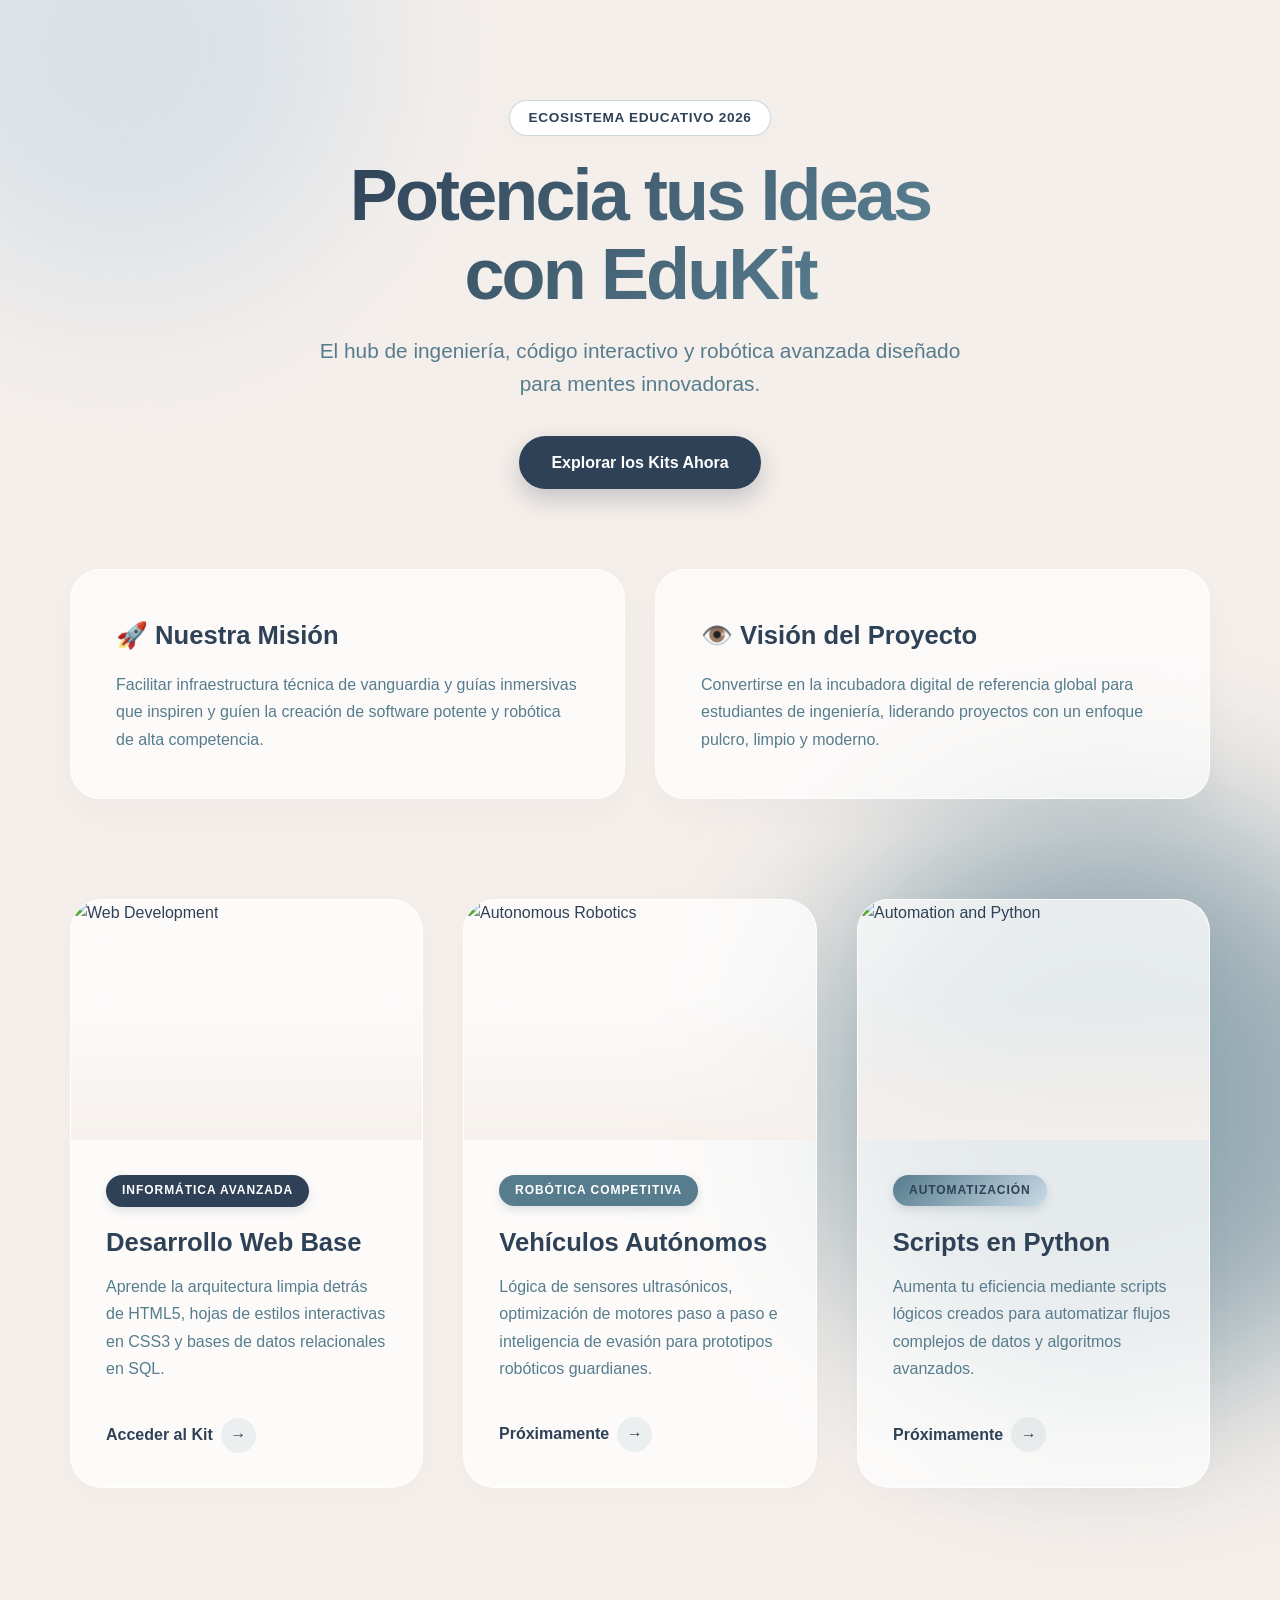
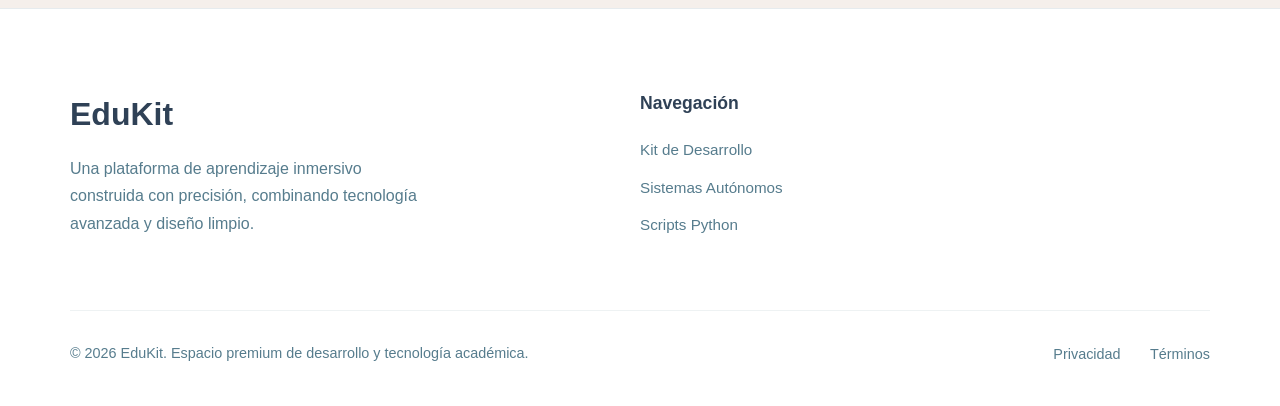
==== commit d5c1d3b2: "Update index.html" ====
--- a/index.html
+++ b/index.html
@@ -1,13 +1,14 @@
-
 <!DOCTYPE html>
 <html lang="es">
 <head>
     <meta charset="UTF-8">
-    <meta name="viewport" content="width=device-width, initial-scale=1.0">.
-<meta name="description" content="Kit de Informática 2026 para estudiantes. Guías de HTML, CSS, JavaScript y MySQL con ejercicios y plantillas listas para usar.">
-<meta name="keywords" content="kit informatica, estudiar informatica, HTML CSS, programacion dominicana, bachillerato tecnico informatica">
+    <meta name="viewport" content="width=device-width, initial-scale=1.0">
+    <meta name="description" content="Kit de Informática 2026 para estudiantes. Guías de HTML, CSS, JavaScript y MySQL con ejercicios y plantillas listas para usar.">
+    <meta name="keywords" content="kit informatica, estudiar informatica, HTML CSS, programacion dominicana, bachillerato tecnico informatica">
     <title>EduKit — Explora el Futuro</title>
-<link rel="icon" href="data:image/svg+xml,<svg xmlns='http://www.w3.org/2000/svg' viewBox='0 0 100 100'><text y='.9em' font-size='90'>💻</text></svg>">
+    <!-- Icono de bombillo de ideas en la pestaña -->
+    <link rel="icon" href="data:image/svg+xml,<svg xmlns='http://www.w3.org/2000/svg' viewBox='0 0 100 100'><text y='.9em' font-size='90'>💡</text></svg>">
+    <link rel="preconnect" href="https://fonts.googleapis.com">
     <style>
         /* --- Reset y Tipografía --- */
         * {
@@ -338,6 +339,10 @@
             grid-template-columns: 2fr repeat(2, 1fr);
             gap: 50px;
             margin-bottom: 60px;
+        }
+
+        .footer-brand {
+            grid-column: span 1;
         }
 
         .footer-brand h3 {
@@ -474,7 +479,7 @@
                         <h2 class="kit-title">Desarrollo Web Base</h2>
                         <p class="kit-description">Aprende la arquitectura limpia detrás de HTML5, hojas de estilos interactivas en CSS3 y bases de datos relacionales en SQL.</p>
                     </div>
-                    <a href="Kit-informatica/index.html" class="kit-https://ricardofc48.github.io/Edukit/">
+                    <a href="Kit-informatica/index.html" class="kit-link">
                         Acceder al Kit <span class="arrow-icon">&rarr;</span>
                     </a>
                 </div>
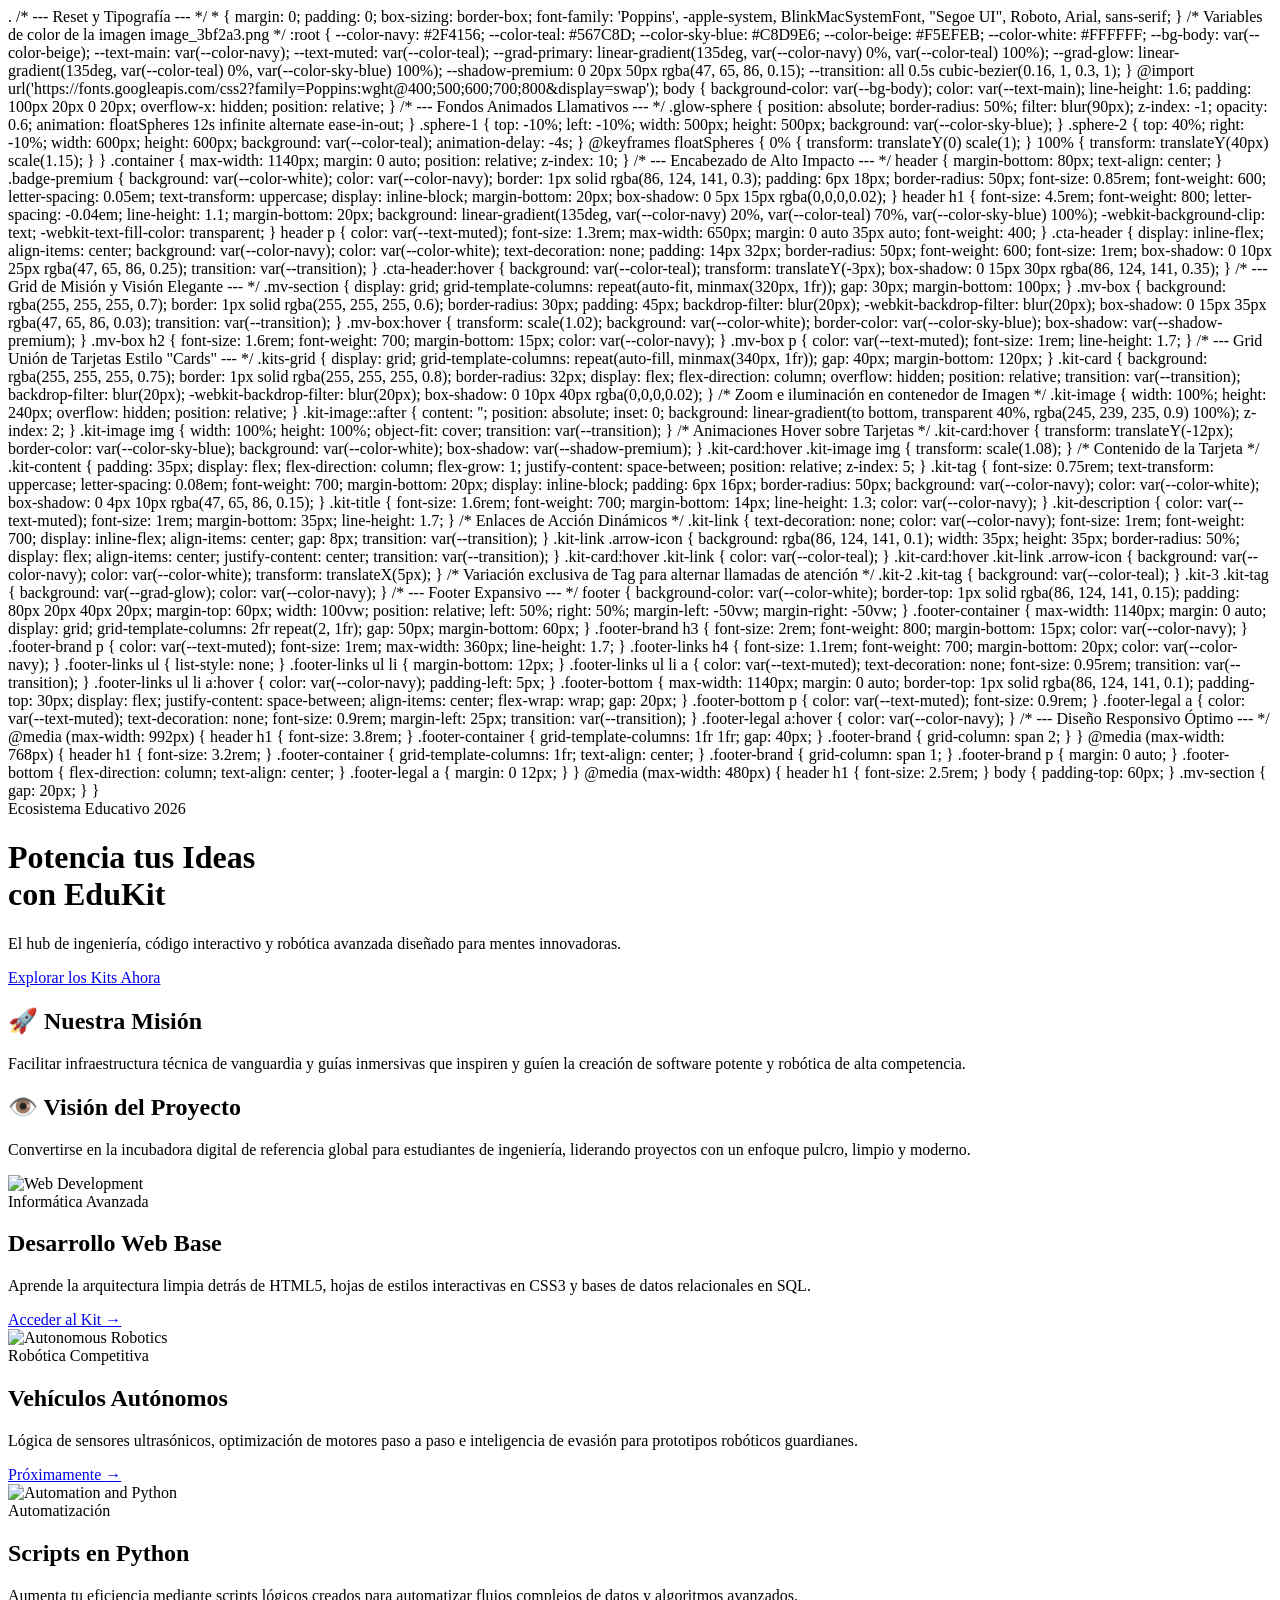
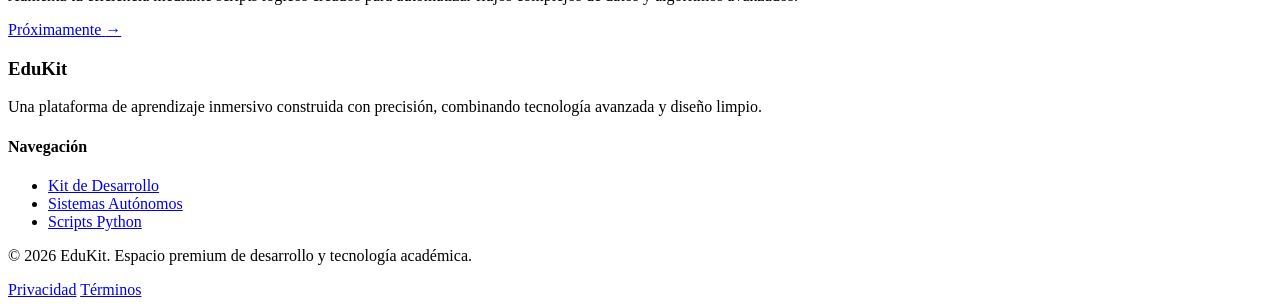
==== commit 29b77bc4: "Update index.html" ====
--- a/index.html
+++ b/index.html
@@ -1,551 +1,1089 @@
 <!DOCTYPE html>
+
 <html lang="es">
+
 <head>
+
     <meta charset="UTF-8">
-    <meta name="viewport" content="width=device-width, initial-scale=1.0">
-    <meta name="description" content="Kit de Informática 2026 para estudiantes. Guías de HTML, CSS, JavaScript y MySQL con ejercicios y plantillas listas para usar.">
-    <meta name="keywords" content="kit informatica, estudiar informatica, HTML CSS, programacion dominicana, bachillerato tecnico informatica">
+
+    <meta name="viewport" content="width=device-width, initial-scale=1.0">.
+
+<meta name="description" content="Kit de Informática 2026 para estudiantes. Guías de HTML, CSS, JavaScript y MySQL con ejercicios y plantillas listas para usar.">
+
+<meta name="keywords" content="kit informatica, estudiar informatica, HTML CSS, programacion dominicana, bachillerato tecnico informatica">
+
     <title>EduKit — Explora el Futuro</title>
-    <!-- Icono de bombillo de ideas en la pestaña -->
-    <link rel="icon" href="data:image/svg+xml,<svg xmlns='http://www.w3.org/2000/svg' viewBox='0 0 100 100'><text y='.9em' font-size='90'>💡</text></svg>">
-    <link rel="preconnect" href="https://fonts.googleapis.com">
-    <style>
+
+<link rel="icon" href="data:image/svg+xml,<svg xmlns='http://www.w3.org/2000/svg' viewBox='0 0 100 100'><text y='.9em' font-size='90'>💻</text></svg>">
+
+  <link rel="preconnect" href="https://fonts.googleapis.com">
+
         /* --- Reset y Tipografía --- */
+
         * {
+
             margin: 0;
+
             padding: 0;
+
             box-sizing: border-box;
+
             font-family: 'Poppins', -apple-system, BlinkMacSystemFont, "Segoe UI", Roboto, Arial, sans-serif;
-        }
+
+        }
+
+
 
         /* Variables de color de la imagen image_3bf2a3.png */
+
         :root {
+
             --color-navy: #2F4156;
+
             --color-teal: #567C8D;
+
             --color-sky-blue: #C8D9E6;
+
             --color-beige: #F5EFEB;
+
             --color-white: #FFFFFF;
 
+
+
             --bg-body: var(--color-beige); 
+
             --text-main: var(--color-navy); 
+
             --text-muted: var(--color-teal); 
+
             
+
             --grad-primary: linear-gradient(135deg, var(--color-navy) 0%, var(--color-teal) 100%);
+
             --grad-glow: linear-gradient(135deg, var(--color-teal) 0%, var(--color-sky-blue) 100%);
+
             
+
             --shadow-premium: 0 20px 50px rgba(47, 65, 86, 0.15);
+
             --transition: all 0.5s cubic-bezier(0.16, 1, 0.3, 1);
-        }
+
+        }
+
+
 
         @import url('https://fonts.googleapis.com/css2?family=Poppins:wght@400;500;600;700;800&display=swap');
 
+
+
         body {
+
             background-color: var(--bg-body);
+
             color: var(--text-main);
+
             line-height: 1.6;
+
             padding: 100px 20px 0 20px;
+
             overflow-x: hidden;
+
             position: relative;
-        }
+
+        }
+
+
 
         /* --- Fondos Animados Llamativos --- */
+
         .glow-sphere {
+
             position: absolute;
+
             border-radius: 50%;
+
             filter: blur(90px);
+
             z-index: -1;
+
             opacity: 0.6;
+
             animation: floatSpheres 12s infinite alternate ease-in-out;
-        }
+
+        }
+
         .sphere-1 {
+
             top: -10%;
+
             left: -10%;
+
             width: 500px;
+
             height: 500px;
+
             background: var(--color-sky-blue);
-        }
+
+        }
+
         .sphere-2 {
+
             top: 40%;
+
             right: -10%;
+
             width: 600px;
+
             height: 600px;
+
             background: var(--color-teal);
+
             animation-delay: -4s;
-        }
+
+        }
+
+
 
         @keyframes floatSpheres {
+
             0% { transform: translateY(0) scale(1); }
+
             100% { transform: translateY(40px) scale(1.15); }
-        }
+
+        }
+
+
 
         .container {
+
             max-width: 1140px;
+
             margin: 0 auto;
+
             position: relative;
+
             z-index: 10;
-        }
+
+        }
+
+
 
         /* --- Encabezado de Alto Impacto --- */
+
         header {
+
             margin-bottom: 80px;
+
             text-align: center;
-        }
+
+        }
+
+
 
         .badge-premium {
+
             background: var(--color-white);
+
             color: var(--color-navy);
+
             border: 1px solid rgba(86, 124, 141, 0.3);
+
             padding: 6px 18px;
+
             border-radius: 50px;
+
             font-size: 0.85rem;
+
             font-weight: 600;
+
             letter-spacing: 0.05em;
+
             text-transform: uppercase;
+
             display: inline-block;
+
             margin-bottom: 20px;
+
             box-shadow: 0 5px 15px rgba(0,0,0,0.02);
-        }
+
+        }
+
+
 
         header h1 {
+
             font-size: 4.5rem;
+
             font-weight: 800;
+
             letter-spacing: -0.04em;
+
             line-height: 1.1;
+
             margin-bottom: 20px;
+
             background: linear-gradient(135deg, var(--color-navy) 20%, var(--color-teal) 70%, var(--color-sky-blue) 100%);
+
             -webkit-background-clip: text;
+
             -webkit-text-fill-color: transparent;
-        }
+
+        }
+
+
 
         header p {
+
             color: var(--text-muted);
+
             font-size: 1.3rem;
+
             max-width: 650px;
+
             margin: 0 auto 35px auto;
+
             font-weight: 400;
-        }
+
+        }
+
+
 
         .cta-header {
+
             display: inline-flex;
+
             align-items: center;
+
             background: var(--color-navy);
+
             color: var(--color-white);
+
             text-decoration: none;
+
             padding: 14px 32px;
+
             border-radius: 50px;
+
             font-weight: 600;
+
             font-size: 1rem;
+
             box-shadow: 0 10px 25px rgba(47, 65, 86, 0.25);
+
             transition: var(--transition);
-        }
+
+        }
+
+
 
         .cta-header:hover {
+
             background: var(--color-teal);
+
             transform: translateY(-3px);
+
             box-shadow: 0 15px 30px rgba(86, 124, 141, 0.35);
-        }
+
+        }
+
+
 
         /* --- Grid de Misión y Visión Elegante --- */
+
         .mv-section {
+
             display: grid;
+
             grid-template-columns: repeat(auto-fit, minmax(320px, 1fr));
+
             gap: 30px;
+
             margin-bottom: 100px;
-        }
+
+        }
+
+
 
         .mv-box {
+
             background: rgba(255, 255, 255, 0.7);
+
             border: 1px solid rgba(255, 255, 255, 0.6);
+
             border-radius: 30px;
+
             padding: 45px;
+
             backdrop-filter: blur(20px);
+
             -webkit-backdrop-filter: blur(20px);
+
             box-shadow: 0 15px 35px rgba(47, 65, 86, 0.03);
+
             transition: var(--transition);
-        }
+
+        }
+
+
 
         .mv-box:hover {
+
             transform: scale(1.02);
+
             background: var(--color-white);
+
             border-color: var(--color-sky-blue);
+
             box-shadow: var(--shadow-premium);
-        }
+
+        }
+
+
 
         .mv-box h2 {
+
             font-size: 1.6rem;
+
             font-weight: 700;
+
             margin-bottom: 15px;
+
             color: var(--color-navy);
-        }
+
+        }
+
+
 
         .mv-box p {
+
             color: var(--text-muted);
+
             font-size: 1rem;
+
             line-height: 1.7;
-        }
+
+        }
+
+
 
         /* --- Grid Unión de Tarjetas Estilo "Cards" --- */
+
         .kits-grid {
+
             display: grid;
+
             grid-template-columns: repeat(auto-fill, minmax(340px, 1fr));
+
             gap: 40px;
+
             margin-bottom: 120px;
-        }
+
+        }
+
+
 
         .kit-card {
+
             background: rgba(255, 255, 255, 0.75);
+
             border: 1px solid rgba(255, 255, 255, 0.8);
+
             border-radius: 32px;
+
             display: flex;
+
             flex-direction: column;
+
             overflow: hidden;
+
             position: relative;
+
             transition: var(--transition);
+
             backdrop-filter: blur(20px);
+
             -webkit-backdrop-filter: blur(20px);
+
             box-shadow: 0 10px 40px rgba(0,0,0,0.02);
-        }
+
+        }
+
+
 
         /* Zoom e iluminación en contenedor de Imagen */
+
         .kit-image {
+
             width: 100%;
+
             height: 240px;
+
             overflow: hidden;
+
             position: relative;
-        }
+
+        }
+
+
 
         .kit-image::after {
+
             content: '';
+
             position: absolute;
+
             inset: 0;
+
             background: linear-gradient(to bottom, transparent 40%, rgba(245, 239, 235, 0.9) 100%);
+
             z-index: 2;
-        }
+
+        }
+
+
 
         .kit-image img {
+
             width: 100%;
+
             height: 100%;
+
             object-fit: cover;
+
             transition: var(--transition);
-        }
+
+        }
+
+
 
         /* Animaciones Hover sobre Tarjetas */
+
         .kit-card:hover {
+
             transform: translateY(-12px);
+
             border-color: var(--color-sky-blue);
+
             background: var(--color-white);
+
             box-shadow: var(--shadow-premium);
-        }
+
+        }
+
+
 
         .kit-card:hover .kit-image img {
+
             transform: scale(1.08);
-        }
+
+        }
+
+
 
         /* Contenido de la Tarjeta */
+
         .kit-content {
+
             padding: 35px;
+
             display: flex;
+
             flex-direction: column;
+
             flex-grow: 1;
+
             justify-content: space-between;
+
             position: relative;
+
             z-index: 5;
-        }
+
+        }
+
+
 
         .kit-tag {
+
             font-size: 0.75rem;
+
             text-transform: uppercase;
+
             letter-spacing: 0.08em;
+
             font-weight: 700;
+
             margin-bottom: 20px;
+
             display: inline-block;
+
             padding: 6px 16px;
+
             border-radius: 50px;
+
             background: var(--color-navy);
+
             color: var(--color-white);
+
             box-shadow: 0 4px 10px rgba(47, 65, 86, 0.15);
-        }
+
+        }
+
+
 
         .kit-title {
+
             font-size: 1.6rem;
+
             font-weight: 700;
+
             margin-bottom: 14px;
+
             line-height: 1.3;
+
             color: var(--color-navy);
-        }
+
+        }
+
+
 
         .kit-description {
+
             color: var(--text-muted);
+
             font-size: 1rem;
+
             margin-bottom: 35px;
+
             line-height: 1.7;
-        }
+
+        }
+
+
 
         /* Enlaces de Acción Dinámicos */
+
         .kit-link {
+
             text-decoration: none;
+
             color: var(--color-navy);
+
             font-size: 1rem;
+
             font-weight: 700;
+
             display: inline-flex;
+
             align-items: center;
+
             gap: 8px;
+
             transition: var(--transition);
-        }
+
+        }
+
+
 
         .kit-link .arrow-icon {
+
             background: rgba(86, 124, 141, 0.1);
+
             width: 35px;
+
             height: 35px;
+
             border-radius: 50%;
+
             display: flex;
+
             align-items: center;
+
             justify-content: center;
+
             transition: var(--transition);
-        }
+
+        }
+
+
 
         .kit-card:hover .kit-link {
+
             color: var(--color-teal);
-        }
+
+        }
+
+
 
         .kit-card:hover .kit-link .arrow-icon {
+
             background: var(--color-navy);
+
             color: var(--color-white);
+
             transform: translateX(5px);
-        }
+
+        }
+
+
 
         /* Variación exclusiva de Tag para alternar llamadas de atención */
+
         .kit-2 .kit-tag { background: var(--color-teal); }
+
         .kit-3 .kit-tag { background: var(--grad-glow); color: var(--color-navy); }
 
+
+
         /* --- Footer Expansivo --- */
+
         footer {
+
             background-color: var(--color-white);
+
             border-top: 1px solid rgba(86, 124, 141, 0.15);
+
             padding: 80px 20px 40px 20px;
+
             margin-top: 60px;
+
             width: 100vw;
+
             position: relative;
+
             left: 50%;
+
             right: 50%;
+
             margin-left: -50vw;
+
             margin-right: -50vw;
-        }
+
+        }
+
+
 
         .footer-container {
+
             max-width: 1140px;
+
             margin: 0 auto;
+
             display: grid;
+
             grid-template-columns: 2fr repeat(2, 1fr);
+
             gap: 50px;
+
             margin-bottom: 60px;
-        }
-
-        .footer-brand {
-            grid-column: span 1;
-        }
+
+        }
+
+
 
         .footer-brand h3 {
+
             font-size: 2rem;
+
             font-weight: 800;
+
             margin-bottom: 15px;
+
             color: var(--color-navy);
-        }
+
+        }
+
+
 
         .footer-brand p {
+
             color: var(--text-muted);
+
             font-size: 1rem;
+
             max-width: 360px;
+
             line-height: 1.7;
-        }
+
+        }
+
+
 
         .footer-links h4 {
+
             font-size: 1.1rem;
+
             font-weight: 700;
+
             margin-bottom: 20px;
+
             color: var(--color-navy);
-        }
+
+        }
+
+
 
         .footer-links ul {
+
             list-style: none;
-        }
+
+        }
+
+
 
         .footer-links ul li {
+
             margin-bottom: 12px;
-        }
+
+        }
+
+
 
         .footer-links ul li a {
+
             color: var(--text-muted);
+
             text-decoration: none;
+
             font-size: 0.95rem;
+
             transition: var(--transition);
-        }
+
+        }
+
+
 
         .footer-links ul li a:hover {
+
             color: var(--color-navy);
+
             padding-left: 5px;
-        }
+
+        }
+
+
 
         .footer-bottom {
+
             max-width: 1140px;
+
             margin: 0 auto;
+
             border-top: 1px solid rgba(86, 124, 141, 0.1);
+
             padding-top: 30px;
+
             display: flex;
+
             justify-content: space-between;
+
             align-items: center;
+
             flex-wrap: wrap;
+
             gap: 20px;
-        }
+
+        }
+
+
 
         .footer-bottom p {
+
             color: var(--text-muted);
+
             font-size: 0.9rem;
-        }
+
+        }
+
+
 
         .footer-legal a {
+
             color: var(--text-muted);
+
             text-decoration: none;
+
             font-size: 0.9rem;
+
             margin-left: 25px;
+
             transition: var(--transition);
-        }
+
+        }
+
+
 
         .footer-legal a:hover {
+
             color: var(--color-navy);
-        }
+
+        }
+
+
 
         /* --- Diseño Responsivo Óptimo --- */
+
         @media (max-width: 992px) {
+
             header h1 { font-size: 3.8rem; }
+
             .footer-container { grid-template-columns: 1fr 1fr; gap: 40px; }
+
             .footer-brand { grid-column: span 2; }
-        }
+
+        }
+
+
 
         @media (max-width: 768px) {
+
             header h1 { font-size: 3.2rem; }
+
             .footer-container { grid-template-columns: 1fr; text-align: center; }
+
             .footer-brand { grid-column: span 1; }
+
             .footer-brand p { margin: 0 auto; }
+
             .footer-bottom { flex-direction: column; text-align: center; }
+
             .footer-legal a { margin: 0 12px; }
-        }
+
+        }
+
+
 
         @media (max-width: 480px) {
+
             header h1 { font-size: 2.5rem; }
+
             body { padding-top: 60px; }
+
             .mv-section { gap: 20px; }
-        }
+
+        }
+
     </style>
+
 </head>
+
 <body>
 
+
+
     <!-- Esferas Brillantes de Fondo -->
+
     <div class="glow-sphere sphere-1"></div>
+
     <div class="glow-sphere sphere-2"></div>
 
+
+
     <div class="container">
+
         <!-- HEADER LLAMATIVO -->
+
         <header>
+
             <div class="badge-premium">Ecosistema Educativo 2026</div>
+
             <h1>Potencia tus Ideas <br>con EduKit</h1>
+
             <p>El hub de ingeniería, código interactivo y robótica avanzada diseñado para mentes innovadoras.</p>
+
             <a href="#kits" class="cta-header">Explorar los Kits Ahora</a>
+
         </header>
 
+
+
         <!-- SECCIÓN MISIÓN Y VISIÓN -->
+
         <section class="mv-section">
+
             <div class="mv-box">
+
                 <h2>🚀 Nuestra Misión</h2>
+
                 <p>Facilitar infraestructura técnica de vanguardia y guías inmersivas que inspiren y guíen la creación de software potente y robótica de alta competencia.</p>
+
             </div>
+
             <div class="mv-box">
+
                 <h2>👁️ Visión del Proyecto</h2>
+
                 <p>Convertirse en la incubadora digital de referencia global para estudiantes de ingeniería, liderando proyectos con un enfoque pulcro, limpio y moderno.</p>
+
             </div>
+
         </section>
 
+
+
         <!-- GRID DE KITS -->
+
         <main class="kits-grid" id="kits">
+
             
+
             <!-- Kit 1 -->
+
             <article class="kit-card">
+
                 <div class="kit-image">
+
                     <img src="https://images.unsplash.com/photo-1542831371-29b0f74f9713?auto=format&fit=crop&w=600&q=80" alt="Web Development">
+
                 </div>
+
                 <div class="kit-content">
+
                     <div>
+
                         <div class="kit-tag">Informática Avanzada</div>
+
                         <h2 class="kit-title">Desarrollo Web Base</h2>
+
                         <p class="kit-description">Aprende la arquitectura limpia detrás de HTML5, hojas de estilos interactivas en CSS3 y bases de datos relacionales en SQL.</p>
+
                     </div>
-                    <a href="Kit-informatica/index.html" class="kit-link">
+
+                    <a href="Kit-informatica/index.html" class="kit-https://ricardofc48.github.io/Edukit/">
+
                         Acceder al Kit <span class="arrow-icon">&rarr;</span>
+
                     </a>
+
                 </div>
+
             </article>
 
+
+
             <!-- Kit 2 -->
+
             <article class="kit-card kit-2">
+
                 <div class="kit-image">
+
                     <img src="https://images.unsplash.com/photo-1561557944-6e7860d1a7eb?auto=format&fit=crop&w=600&q=80" alt="Autonomous Robotics">
+
                 </div>
+
                 <div class="kit-content">
+
                     <div>
+
                         <div class="kit-tag">Robótica Competitiva</div>
+
                         <h2 class="kit-title">Vehículos Autónomos</h2>
+
                         <p class="kit-description">Lógica de sensores ultrasónicos, optimización de motores paso a paso e inteligencia de evasión para prototipos robóticos guardianes.</p>
+
                     </div>
+
                     <a href="#" class="kit-link">
+
                         Próximamente <span class="arrow-icon">&rarr;</span>
+
                     </a>
+
                 </div>
+
             </article>
 
+
+
             <!-- Kit 3 -->
+
             <article class="kit-card kit-3">
+
                 <div class="kit-image">
+
                     <img src="https://images.unsplash.com/photo-1526374965328-7f61d4dc18c5?auto=format&fit=crop&w=600&q=80" alt="Automation and Python">
+
                 </div>
+
                 <div class="kit-content">
+
                     <div>
+
                         <div class="kit-tag">Automatización</div>
+
                         <h2 class="kit-title">Scripts en Python</h2>
+
                         <p class="kit-description">Aumenta tu eficiencia mediante scripts lógicos creados para automatizar flujos complejos de datos y algoritmos avanzados.</p>
+
                     </div>
+
                     <a href="#" class="kit-link">
+
                         Próximamente <span class="arrow-icon">&rarr;</span>
+
                     </a>
+
                 </div>
+
             </article>
 
+
+
         </main>
+
     </div>
 
+
+
     <!-- PIE DE PÁGINA -->
+
     <footer>
+
         <div class="footer-container">
+
             <div class="footer-brand">
+
                 <h3>EduKit</h3>
+
                 <p>Una plataforma de aprendizaje inmersivo construida con precisión, combinando tecnología avanzada y diseño limpio.</p>
+
             </div>
+
             <div class="footer-links">
+
                 <h4>Navegación</h4>
+
                 <ul>
+
                     <li><a href="Kit-informatica/index.html">Kit de Desarrollo</a></li>
+
                     <li><a href="#">Sistemas Autónomos</a></li>
+
                     <li><a href="#">Scripts Python</a></li>
+
                 </ul>
+
             </div>
+
         </div>
+
         <div class="footer-bottom">
+
             <p>&copy; 2026 EduKit. Espacio premium de desarrollo y tecnología académica.</p>
+
             <div class="footer-legal">
+
                 <a href="#">Privacidad</a>
+
                 <a href="#">Términos</a>
+
             </div>
+
         </div>
+
     </footer>
 
+
+
 </body>
+
 </html>
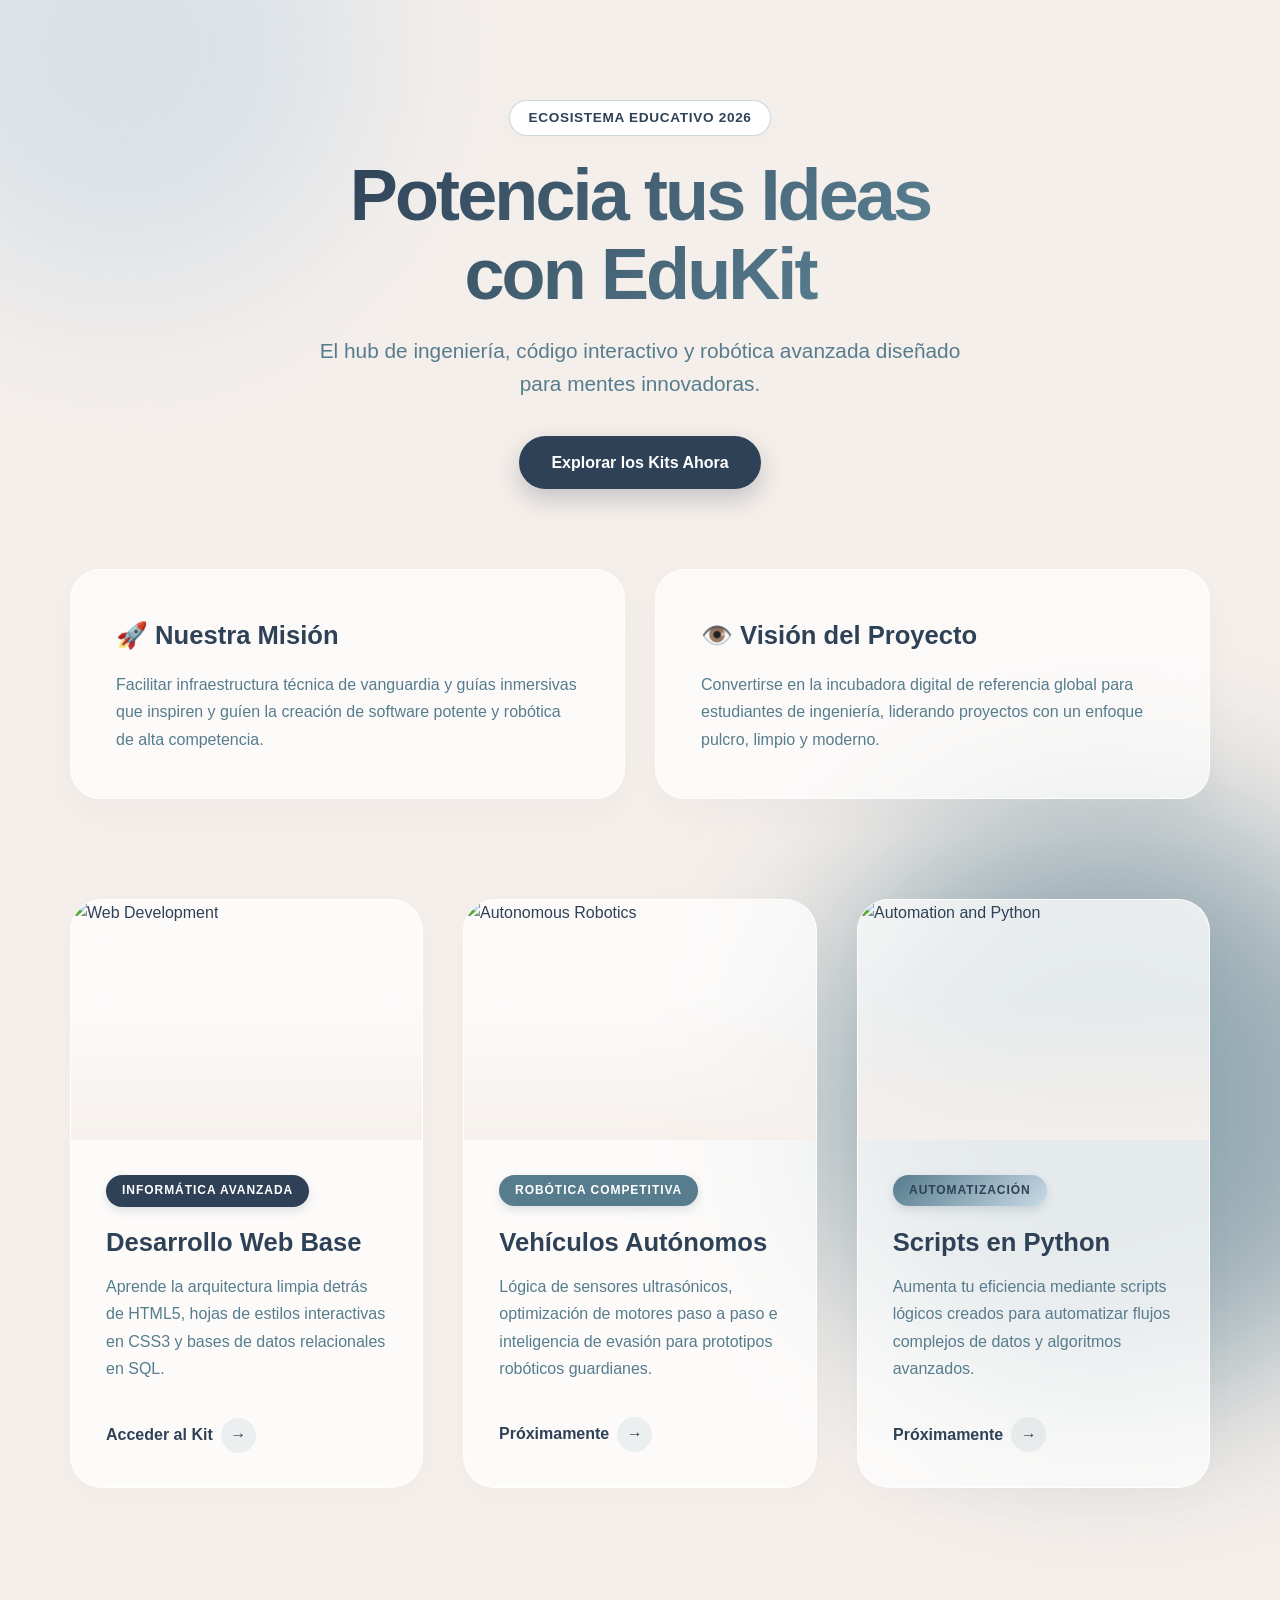
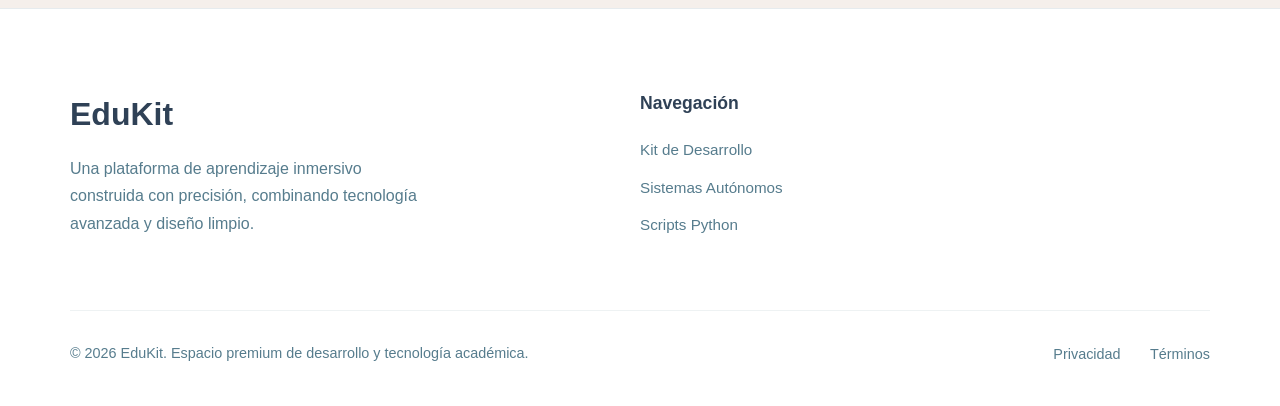
==== commit 0fd9d834: "Update index.html" ====
--- a/index.html
+++ b/index.html
@@ -1,1089 +1,551 @@
 <!DOCTYPE html>
-
 <html lang="es">
-
 <head>
-
     <meta charset="UTF-8">
-
-    <meta name="viewport" content="width=device-width, initial-scale=1.0">.
-
-<meta name="description" content="Kit de Informática 2026 para estudiantes. Guías de HTML, CSS, JavaScript y MySQL con ejercicios y plantillas listas para usar.">
-
-<meta name="keywords" content="kit informatica, estudiar informatica, HTML CSS, programacion dominicana, bachillerato tecnico informatica">
-
+    <meta name="viewport" content="width=device-width, initial-scale=1.0">
+    <meta name="description" content="Kit de Informática 2026 para estudiantes. Guías de HTML, CSS, JavaScript y MySQL con ejercicios y plantillas listas para usar.">
+    <meta name="keywords" content="kit informatica, estudiar informatica, HTML CSS, programacion dominicana, bachillerato tecnico informatica">
     <title>EduKit — Explora el Futuro</title>
-
-<link rel="icon" href="data:image/svg+xml,<svg xmlns='http://www.w3.org/2000/svg' viewBox='0 0 100 100'><text y='.9em' font-size='90'>💻</text></svg>">
-
-  <link rel="preconnect" href="https://fonts.googleapis.com">
-
+    <!-- Icono de bombillo de ideas en la pestaña -->
+    <link rel="icon" href="data:image/svg+xml,<svg xmlns='http://www.w3.org/2000/svg' viewBox='0 0 100 100'><text y='.9em' font-size='90'>💡</text></svg>">
+    <link rel="preconnect" href="https://fonts.googleapis.com">
+    <style>
         /* --- Reset y Tipografía --- */
-
         * {
-
             margin: 0;
-
             padding: 0;
-
             box-sizing: border-box;
-
             font-family: 'Poppins', -apple-system, BlinkMacSystemFont, "Segoe UI", Roboto, Arial, sans-serif;
-
-        }
-
-
+        }
 
         /* Variables de color de la imagen image_3bf2a3.png */
-
         :root {
-
             --color-navy: #2F4156;
-
             --color-teal: #567C8D;
-
             --color-sky-blue: #C8D9E6;
-
             --color-beige: #F5EFEB;
-
             --color-white: #FFFFFF;
 
-
-
             --bg-body: var(--color-beige); 
-
             --text-main: var(--color-navy); 
-
             --text-muted: var(--color-teal); 
-
             
-
             --grad-primary: linear-gradient(135deg, var(--color-navy) 0%, var(--color-teal) 100%);
-
             --grad-glow: linear-gradient(135deg, var(--color-teal) 0%, var(--color-sky-blue) 100%);
-
             
-
             --shadow-premium: 0 20px 50px rgba(47, 65, 86, 0.15);
-
             --transition: all 0.5s cubic-bezier(0.16, 1, 0.3, 1);
-
-        }
-
-
+        }
 
         @import url('https://fonts.googleapis.com/css2?family=Poppins:wght@400;500;600;700;800&display=swap');
 
-
-
         body {
-
             background-color: var(--bg-body);
-
             color: var(--text-main);
-
             line-height: 1.6;
-
             padding: 100px 20px 0 20px;
-
             overflow-x: hidden;
-
             position: relative;
-
-        }
-
-
+        }
 
         /* --- Fondos Animados Llamativos --- */
-
         .glow-sphere {
-
             position: absolute;
-
             border-radius: 50%;
-
             filter: blur(90px);
-
             z-index: -1;
-
             opacity: 0.6;
-
             animation: floatSpheres 12s infinite alternate ease-in-out;
-
-        }
-
+        }
         .sphere-1 {
-
             top: -10%;
-
             left: -10%;
-
             width: 500px;
-
             height: 500px;
-
             background: var(--color-sky-blue);
-
-        }
-
+        }
         .sphere-2 {
-
             top: 40%;
-
             right: -10%;
-
             width: 600px;
-
             height: 600px;
-
             background: var(--color-teal);
-
             animation-delay: -4s;
-
-        }
-
-
+        }
 
         @keyframes floatSpheres {
-
             0% { transform: translateY(0) scale(1); }
-
             100% { transform: translateY(40px) scale(1.15); }
-
-        }
-
-
+        }
 
         .container {
-
             max-width: 1140px;
-
             margin: 0 auto;
-
             position: relative;
-
             z-index: 10;
-
-        }
-
-
+        }
 
         /* --- Encabezado de Alto Impacto --- */
-
         header {
-
             margin-bottom: 80px;
-
             text-align: center;
-
-        }
-
-
+        }
 
         .badge-premium {
-
             background: var(--color-white);
-
-            color: var(--color-navy);
-
+            color: var(--color-navy);
             border: 1px solid rgba(86, 124, 141, 0.3);
-
             padding: 6px 18px;
-
             border-radius: 50px;
-
             font-size: 0.85rem;
-
             font-weight: 600;
-
             letter-spacing: 0.05em;
-
             text-transform: uppercase;
-
             display: inline-block;
-
             margin-bottom: 20px;
-
             box-shadow: 0 5px 15px rgba(0,0,0,0.02);
-
-        }
-
-
+        }
 
         header h1 {
-
             font-size: 4.5rem;
-
             font-weight: 800;
-
             letter-spacing: -0.04em;
-
             line-height: 1.1;
-
             margin-bottom: 20px;
-
             background: linear-gradient(135deg, var(--color-navy) 20%, var(--color-teal) 70%, var(--color-sky-blue) 100%);
-
             -webkit-background-clip: text;
-
             -webkit-text-fill-color: transparent;
-
-        }
-
-
+        }
 
         header p {
-
-            color: var(--text-muted);
-
+            color: var(--text-muted);
             font-size: 1.3rem;
-
             max-width: 650px;
-
             margin: 0 auto 35px auto;
-
             font-weight: 400;
-
-        }
-
-
+        }
 
         .cta-header {
-
             display: inline-flex;
-
             align-items: center;
-
             background: var(--color-navy);
-
             color: var(--color-white);
-
             text-decoration: none;
-
             padding: 14px 32px;
-
             border-radius: 50px;
-
             font-weight: 600;
-
             font-size: 1rem;
-
             box-shadow: 0 10px 25px rgba(47, 65, 86, 0.25);
-
-            transition: var(--transition);
-
-        }
-
-
+            transition: var(--transition);
+        }
 
         .cta-header:hover {
-
             background: var(--color-teal);
-
             transform: translateY(-3px);
-
             box-shadow: 0 15px 30px rgba(86, 124, 141, 0.35);
-
-        }
-
-
+        }
 
         /* --- Grid de Misión y Visión Elegante --- */
-
         .mv-section {
-
             display: grid;
-
             grid-template-columns: repeat(auto-fit, minmax(320px, 1fr));
-
             gap: 30px;
-
             margin-bottom: 100px;
-
-        }
-
-
+        }
 
         .mv-box {
-
             background: rgba(255, 255, 255, 0.7);
-
             border: 1px solid rgba(255, 255, 255, 0.6);
-
             border-radius: 30px;
-
             padding: 45px;
-
             backdrop-filter: blur(20px);
-
             -webkit-backdrop-filter: blur(20px);
-
             box-shadow: 0 15px 35px rgba(47, 65, 86, 0.03);
-
-            transition: var(--transition);
-
-        }
-
-
+            transition: var(--transition);
+        }
 
         .mv-box:hover {
-
             transform: scale(1.02);
-
             background: var(--color-white);
-
             border-color: var(--color-sky-blue);
-
             box-shadow: var(--shadow-premium);
-
-        }
-
-
+        }
 
         .mv-box h2 {
-
             font-size: 1.6rem;
-
             font-weight: 700;
-
             margin-bottom: 15px;
-
-            color: var(--color-navy);
-
-        }
-
-
+            color: var(--color-navy);
+        }
 
         .mv-box p {
-
-            color: var(--text-muted);
-
+            color: var(--text-muted);
             font-size: 1rem;
-
             line-height: 1.7;
-
-        }
-
-
+        }
 
         /* --- Grid Unión de Tarjetas Estilo "Cards" --- */
-
         .kits-grid {
-
             display: grid;
-
             grid-template-columns: repeat(auto-fill, minmax(340px, 1fr));
-
             gap: 40px;
-
             margin-bottom: 120px;
-
-        }
-
-
+        }
 
         .kit-card {
-
             background: rgba(255, 255, 255, 0.75);
-
             border: 1px solid rgba(255, 255, 255, 0.8);
-
             border-radius: 32px;
-
             display: flex;
-
             flex-direction: column;
-
             overflow: hidden;
-
             position: relative;
-
-            transition: var(--transition);
-
+            transition: var(--transition);
             backdrop-filter: blur(20px);
-
             -webkit-backdrop-filter: blur(20px);
-
             box-shadow: 0 10px 40px rgba(0,0,0,0.02);
-
-        }
-
-
+        }
 
         /* Zoom e iluminación en contenedor de Imagen */
-
         .kit-image {
-
             width: 100%;
-
             height: 240px;
-
             overflow: hidden;
-
             position: relative;
-
-        }
-
-
+        }
 
         .kit-image::after {
-
             content: '';
-
             position: absolute;
-
             inset: 0;
-
             background: linear-gradient(to bottom, transparent 40%, rgba(245, 239, 235, 0.9) 100%);
-
             z-index: 2;
-
-        }
-
-
+        }
 
         .kit-image img {
-
             width: 100%;
-
             height: 100%;
-
             object-fit: cover;
-
-            transition: var(--transition);
-
-        }
-
-
+            transition: var(--transition);
+        }
 
         /* Animaciones Hover sobre Tarjetas */
-
         .kit-card:hover {
-
             transform: translateY(-12px);
-
             border-color: var(--color-sky-blue);
-
             background: var(--color-white);
-
             box-shadow: var(--shadow-premium);
-
-        }
-
-
+        }
 
         .kit-card:hover .kit-image img {
-
             transform: scale(1.08);
-
-        }
-
-
+        }
 
         /* Contenido de la Tarjeta */
-
         .kit-content {
-
             padding: 35px;
-
             display: flex;
-
             flex-direction: column;
-
             flex-grow: 1;
-
             justify-content: space-between;
-
             position: relative;
-
             z-index: 5;
-
-        }
-
-
+        }
 
         .kit-tag {
-
             font-size: 0.75rem;
-
             text-transform: uppercase;
-
             letter-spacing: 0.08em;
-
             font-weight: 700;
-
             margin-bottom: 20px;
-
             display: inline-block;
-
             padding: 6px 16px;
-
             border-radius: 50px;
-
             background: var(--color-navy);
-
             color: var(--color-white);
-
             box-shadow: 0 4px 10px rgba(47, 65, 86, 0.15);
-
-        }
-
-
+        }
 
         .kit-title {
-
             font-size: 1.6rem;
-
             font-weight: 700;
-
             margin-bottom: 14px;
-
             line-height: 1.3;
-
-            color: var(--color-navy);
-
-        }
-
-
+            color: var(--color-navy);
+        }
 
         .kit-description {
-
-            color: var(--text-muted);
-
+            color: var(--text-muted);
             font-size: 1rem;
-
             margin-bottom: 35px;
-
             line-height: 1.7;
-
-        }
-
-
+        }
 
         /* Enlaces de Acción Dinámicos */
-
         .kit-link {
-
             text-decoration: none;
-
-            color: var(--color-navy);
-
+            color: var(--color-navy);
             font-size: 1rem;
-
             font-weight: 700;
-
             display: inline-flex;
-
             align-items: center;
-
             gap: 8px;
-
-            transition: var(--transition);
-
-        }
-
-
+            transition: var(--transition);
+        }
 
         .kit-link .arrow-icon {
-
             background: rgba(86, 124, 141, 0.1);
-
             width: 35px;
-
             height: 35px;
-
             border-radius: 50%;
-
             display: flex;
-
             align-items: center;
-
             justify-content: center;
-
-            transition: var(--transition);
-
-        }
-
-
+            transition: var(--transition);
+        }
 
         .kit-card:hover .kit-link {
-
             color: var(--color-teal);
-
-        }
-
-
+        }
 
         .kit-card:hover .kit-link .arrow-icon {
-
             background: var(--color-navy);
-
             color: var(--color-white);
-
             transform: translateX(5px);
-
-        }
-
-
+        }
 
         /* Variación exclusiva de Tag para alternar llamadas de atención */
-
         .kit-2 .kit-tag { background: var(--color-teal); }
-
         .kit-3 .kit-tag { background: var(--grad-glow); color: var(--color-navy); }
 
-
-
         /* --- Footer Expansivo --- */
-
         footer {
-
             background-color: var(--color-white);
-
             border-top: 1px solid rgba(86, 124, 141, 0.15);
-
             padding: 80px 20px 40px 20px;
-
             margin-top: 60px;
-
             width: 100vw;
-
             position: relative;
-
             left: 50%;
-
             right: 50%;
-
             margin-left: -50vw;
-
             margin-right: -50vw;
-
-        }
-
-
+        }
 
         .footer-container {
-
             max-width: 1140px;
-
             margin: 0 auto;
-
             display: grid;
-
             grid-template-columns: 2fr repeat(2, 1fr);
-
             gap: 50px;
-
             margin-bottom: 60px;
-
-        }
-
-
+        }
+
+        .footer-brand {
+            grid-column: span 1;
+        }
 
         .footer-brand h3 {
-
             font-size: 2rem;
-
             font-weight: 800;
-
             margin-bottom: 15px;
-
-            color: var(--color-navy);
-
-        }
-
-
+            color: var(--color-navy);
+        }
 
         .footer-brand p {
-
-            color: var(--text-muted);
-
+            color: var(--text-muted);
             font-size: 1rem;
-
             max-width: 360px;
-
             line-height: 1.7;
-
-        }
-
-
+        }
 
         .footer-links h4 {
-
             font-size: 1.1rem;
-
             font-weight: 700;
-
             margin-bottom: 20px;
-
-            color: var(--color-navy);
-
-        }
-
-
+            color: var(--color-navy);
+        }
 
         .footer-links ul {
-
             list-style: none;
-
-        }
-
-
+        }
 
         .footer-links ul li {
-
             margin-bottom: 12px;
-
-        }
-
-
+        }
 
         .footer-links ul li a {
-
-            color: var(--text-muted);
-
+            color: var(--text-muted);
             text-decoration: none;
-
             font-size: 0.95rem;
-
-            transition: var(--transition);
-
-        }
-
-
+            transition: var(--transition);
+        }
 
         .footer-links ul li a:hover {
-
-            color: var(--color-navy);
-
+            color: var(--color-navy);
             padding-left: 5px;
-
-        }
-
-
+        }
 
         .footer-bottom {
-
             max-width: 1140px;
-
             margin: 0 auto;
-
             border-top: 1px solid rgba(86, 124, 141, 0.1);
-
             padding-top: 30px;
-
             display: flex;
-
             justify-content: space-between;
-
             align-items: center;
-
             flex-wrap: wrap;
-
             gap: 20px;
-
-        }
-
-
+        }
 
         .footer-bottom p {
-
-            color: var(--text-muted);
-
+            color: var(--text-muted);
             font-size: 0.9rem;
-
-        }
-
-
+        }
 
         .footer-legal a {
-
-            color: var(--text-muted);
-
+            color: var(--text-muted);
             text-decoration: none;
-
             font-size: 0.9rem;
-
             margin-left: 25px;
-
-            transition: var(--transition);
-
-        }
-
-
+            transition: var(--transition);
+        }
 
         .footer-legal a:hover {
-
-            color: var(--color-navy);
-
-        }
-
-
+            color: var(--color-navy);
+        }
 
         /* --- Diseño Responsivo Óptimo --- */
-
         @media (max-width: 992px) {
-
             header h1 { font-size: 3.8rem; }
-
             .footer-container { grid-template-columns: 1fr 1fr; gap: 40px; }
-
             .footer-brand { grid-column: span 2; }
-
-        }
-
-
+        }
 
         @media (max-width: 768px) {
-
             header h1 { font-size: 3.2rem; }
-
             .footer-container { grid-template-columns: 1fr; text-align: center; }
-
             .footer-brand { grid-column: span 1; }
-
             .footer-brand p { margin: 0 auto; }
-
             .footer-bottom { flex-direction: column; text-align: center; }
-
             .footer-legal a { margin: 0 12px; }
-
-        }
-
-
+        }
 
         @media (max-width: 480px) {
-
             header h1 { font-size: 2.5rem; }
-
             body { padding-top: 60px; }
-
             .mv-section { gap: 20px; }
-
-        }
-
+        }
     </style>
-
 </head>
-
 <body>
 
-
-
     <!-- Esferas Brillantes de Fondo -->
-
     <div class="glow-sphere sphere-1"></div>
-
     <div class="glow-sphere sphere-2"></div>
 
-
-
     <div class="container">
-
         <!-- HEADER LLAMATIVO -->
-
         <header>
-
             <div class="badge-premium">Ecosistema Educativo 2026</div>
-
             <h1>Potencia tus Ideas <br>con EduKit</h1>
-
             <p>El hub de ingeniería, código interactivo y robótica avanzada diseñado para mentes innovadoras.</p>
-
             <a href="#kits" class="cta-header">Explorar los Kits Ahora</a>
-
         </header>
 
-
-
         <!-- SECCIÓN MISIÓN Y VISIÓN -->
-
         <section class="mv-section">
-
             <div class="mv-box">
-
                 <h2>🚀 Nuestra Misión</h2>
-
                 <p>Facilitar infraestructura técnica de vanguardia y guías inmersivas que inspiren y guíen la creación de software potente y robótica de alta competencia.</p>
-
             </div>
-
             <div class="mv-box">
-
                 <h2>👁️ Visión del Proyecto</h2>
-
                 <p>Convertirse en la incubadora digital de referencia global para estudiantes de ingeniería, liderando proyectos con un enfoque pulcro, limpio y moderno.</p>
-
             </div>
-
         </section>
 
-
-
         <!-- GRID DE KITS -->
-
         <main class="kits-grid" id="kits">
-
             
-
             <!-- Kit 1 -->
-
             <article class="kit-card">
-
                 <div class="kit-image">
-
                     <img src="https://images.unsplash.com/photo-1542831371-29b0f74f9713?auto=format&fit=crop&w=600&q=80" alt="Web Development">
-
                 </div>
-
                 <div class="kit-content">
-
                     <div>
-
                         <div class="kit-tag">Informática Avanzada</div>
-
                         <h2 class="kit-title">Desarrollo Web Base</h2>
-
                         <p class="kit-description">Aprende la arquitectura limpia detrás de HTML5, hojas de estilos interactivas en CSS3 y bases de datos relacionales en SQL.</p>
-
                     </div>
-
-                    <a href="Kit-informatica/index.html" class="kit-https://ricardofc48.github.io/Edukit/">
-
+                    <a href="Kit-informatica/index.html" class="kit-link">
                         Acceder al Kit <span class="arrow-icon">&rarr;</span>
-
                     </a>
-
                 </div>
-
             </article>
 
-
-
             <!-- Kit 2 -->
-
             <article class="kit-card kit-2">
-
                 <div class="kit-image">
-
                     <img src="https://images.unsplash.com/photo-1561557944-6e7860d1a7eb?auto=format&fit=crop&w=600&q=80" alt="Autonomous Robotics">
-
                 </div>
-
                 <div class="kit-content">
-
                     <div>
-
                         <div class="kit-tag">Robótica Competitiva</div>
-
                         <h2 class="kit-title">Vehículos Autónomos</h2>
-
                         <p class="kit-description">Lógica de sensores ultrasónicos, optimización de motores paso a paso e inteligencia de evasión para prototipos robóticos guardianes.</p>
-
                     </div>
-
                     <a href="#" class="kit-link">
-
                         Próximamente <span class="arrow-icon">&rarr;</span>
-
                     </a>
-
                 </div>
-
             </article>
 
-
-
             <!-- Kit 3 -->
-
             <article class="kit-card kit-3">
-
                 <div class="kit-image">
-
                     <img src="https://images.unsplash.com/photo-1526374965328-7f61d4dc18c5?auto=format&fit=crop&w=600&q=80" alt="Automation and Python">
-
                 </div>
-
                 <div class="kit-content">
-
                     <div>
-
                         <div class="kit-tag">Automatización</div>
-
                         <h2 class="kit-title">Scripts en Python</h2>
-
                         <p class="kit-description">Aumenta tu eficiencia mediante scripts lógicos creados para automatizar flujos complejos de datos y algoritmos avanzados.</p>
-
                     </div>
-
                     <a href="#" class="kit-link">
-
                         Próximamente <span class="arrow-icon">&rarr;</span>
-
                     </a>
-
                 </div>
-
             </article>
 
-
-
         </main>
-
     </div>
 
-
-
     <!-- PIE DE PÁGINA -->
-
     <footer>
-
         <div class="footer-container">
-
             <div class="footer-brand">
-
                 <h3>EduKit</h3>
-
                 <p>Una plataforma de aprendizaje inmersivo construida con precisión, combinando tecnología avanzada y diseño limpio.</p>
-
             </div>
-
             <div class="footer-links">
-
                 <h4>Navegación</h4>
-
                 <ul>
-
                     <li><a href="Kit-informatica/index.html">Kit de Desarrollo</a></li>
-
                     <li><a href="#">Sistemas Autónomos</a></li>
-
                     <li><a href="#">Scripts Python</a></li>
-
                 </ul>
-
             </div>
-
         </div>
-
         <div class="footer-bottom">
-
             <p>&copy; 2026 EduKit. Espacio premium de desarrollo y tecnología académica.</p>
-
             <div class="footer-legal">
-
                 <a href="#">Privacidad</a>
-
                 <a href="#">Términos</a>
-
             </div>
-
         </div>
-
     </footer>
 
-
-
 </body>
-
 </html>
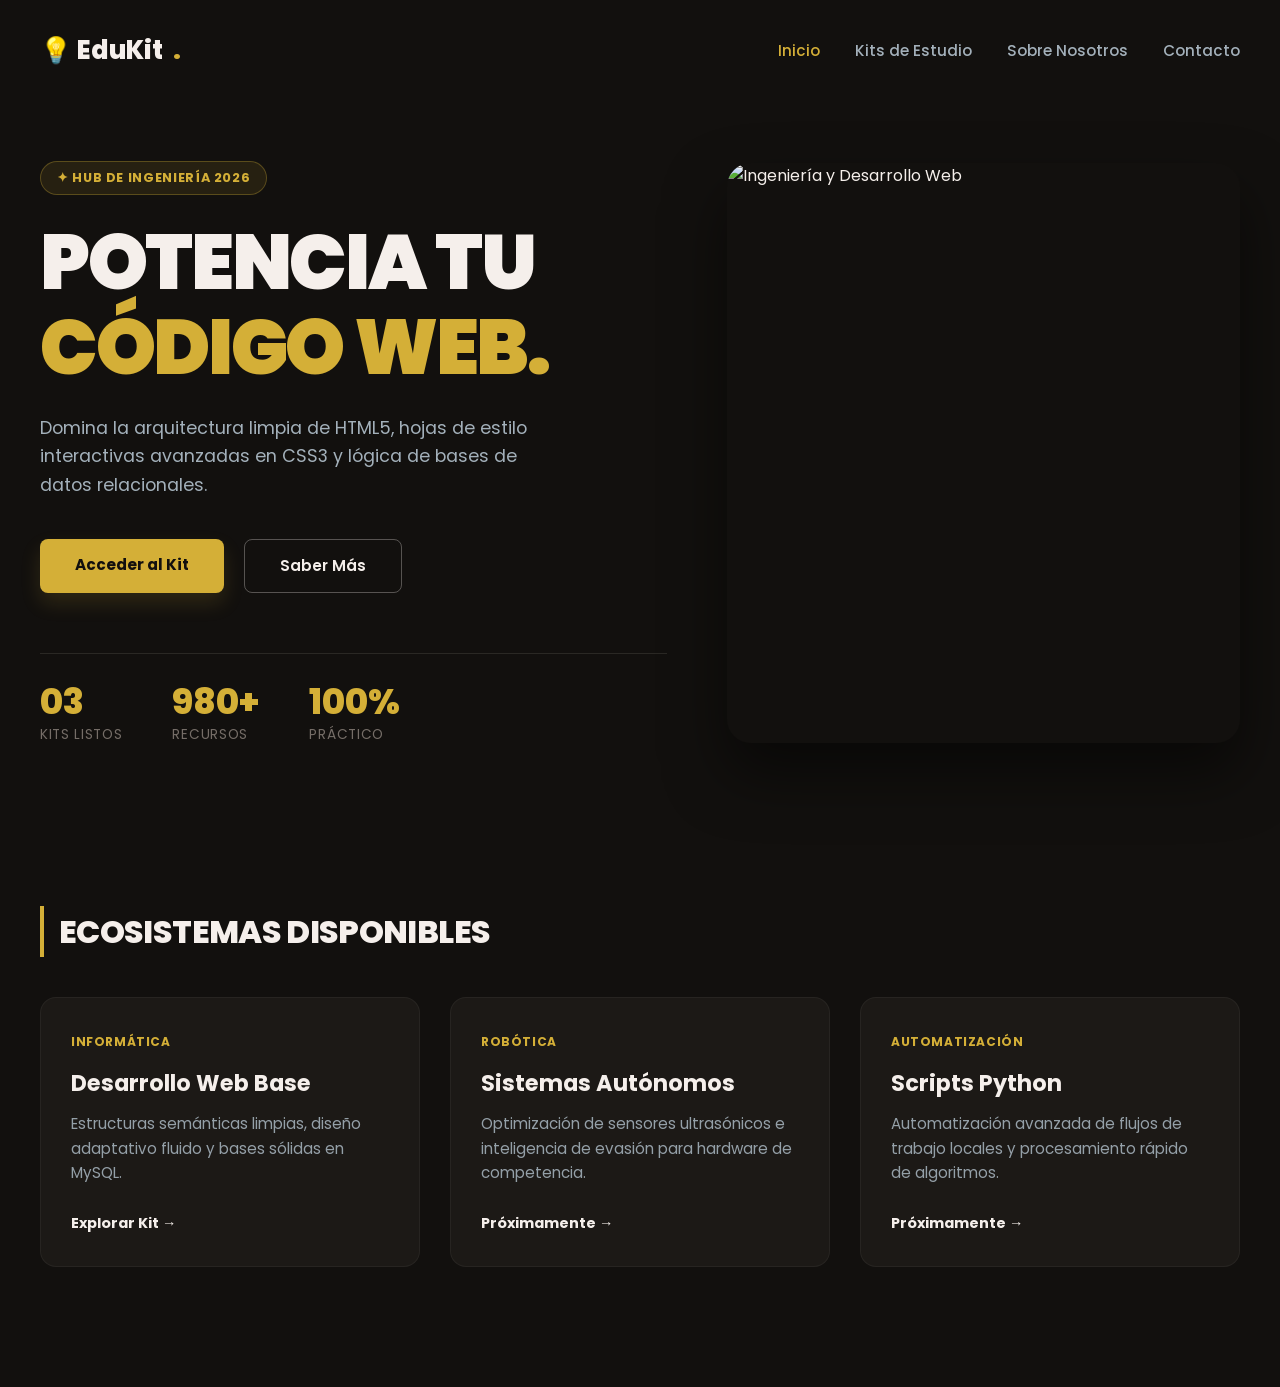
==== commit 5f6abb1a: "Update index.html" ====
--- a/index.html
+++ b/index.html
@@ -3,549 +3,389 @@
 <head>
     <meta charset="UTF-8">
     <meta name="viewport" content="width=device-width, initial-scale=1.0">
-    <meta name="description" content="Kit de Informática 2026 para estudiantes. Guías de HTML, CSS, JavaScript y MySQL con ejercicios y plantillas listas para usar.">
-    <meta name="keywords" content="kit informatica, estudiar informatica, HTML CSS, programacion dominicana, bachillerato tecnico informatica">
+    <meta name="description" content="Kit de Informática 2026 para estudiantes. Guías de HTML, CSS, JavaScript y MySQL.">
     <title>EduKit — Explora el Futuro</title>
-    <!-- Icono de bombillo de ideas en la pestaña -->
-    <link rel="icon" href="data:image/svg+xml,<svg xmlns='http://www.w3.org/2000/svg' viewBox='0 0 100 100'><text y='.9em' font-size='90'>💡</text></svg>">
+    
+    <link rel="icon" type="image/png" href="favicon.png">
     <link rel="preconnect" href="https://fonts.googleapis.com">
+    <link rel="preconnect" href="https://fonts.gstatic.com" crossorigin>
+
     <style>
-        /* --- Reset y Tipografía --- */
+        @import url('https://fonts.googleapis.com/css2?family=Poppins:wght@400;500;600;700;800;900&display=swap');
+
+        /* --- Reset General --- */
         * {
             margin: 0;
             padding: 0;
             box-sizing: border-box;
-            font-family: 'Poppins', -apple-system, BlinkMacSystemFont, "Segoe UI", Roboto, Arial, sans-serif;
-        }
-
-        /* Variables de color de la imagen image_3bf2a3.png */
+            font-family: 'Poppins', sans-serif;
+        }
+
+        /* Paleta de colores cálidos premium con contraste extremo basado en tus tonos */
         :root {
-            --color-navy: #2F4156;
-            --color-teal: #567C8D;
-            --color-sky-blue: #C8D9E6;
-            --color-beige: #F5EFEB;
-            --color-white: #FFFFFF;
-
-            --bg-body: var(--color-beige); 
-            --text-main: var(--color-navy); 
-            --text-muted: var(--color-teal); 
+            --bg-dark: #12100E;         /* Fondo súper oscuro cálido (Marrón Tabaco profundo) */
+            --bg-card: #1C1916;         /* Tarjetas y Navbar oscuras */
+            --color-cream: #F5EFEB;     /* El beige original, ahora como texto principal de alto contraste */
+            --color-gold: #D4AF37;      /* Acento cálido brillante (Oro viejo para destacar) */
+            --color-sky-blue: #C8D9E6;  /* Tu azul cielo para textos secundarios y detalles sutiles */
+            --color-muted: #8E857E;     /* Texto apagado cálido */
             
-            --grad-primary: linear-gradient(135deg, var(--color-navy) 0%, var(--color-teal) 100%);
-            --grad-glow: linear-gradient(135deg, var(--color-teal) 0%, var(--color-sky-blue) 100%);
-            
-            --shadow-premium: 0 20px 50px rgba(47, 65, 86, 0.15);
-            --transition: all 0.5s cubic-bezier(0.16, 1, 0.3, 1);
-        }
-
-        @import url('https://fonts.googleapis.com/css2?family=Poppins:wght@400;500;600;700;800&display=swap');
+            --transition: all 0.4s cubic-bezier(0.16, 1, 0.3, 1);
+        }
 
         body {
-            background-color: var(--bg-body);
-            color: var(--text-main);
+            background-color: var(--bg-dark);
+            color: var(--color-cream);
             line-height: 1.6;
-            padding: 100px 20px 0 20px;
             overflow-x: hidden;
+            padding-bottom: 60px;
+        }
+
+        .container {
+            max-width: 1280px;
+            margin: 0 auto;
+            padding: 0 40px;
+        }
+
+        /* --- 1. NAVBAR (Estructura superior de la imagen) --- */
+        .navbar {
+            display: flex;
+            justify-content: space-between;
+            align-items: center;
+            padding: 30px 0;
+        }
+
+        .logo {
+            font-size: 1.6rem;
+            font-weight: 800;
+            color: var(--color-cream);
+            text-decoration: none;
+            display: flex;
+            align-items: center;
+            gap: 10px;
+        }
+
+        .logo span {
+            color: var(--color-gold);
+        }
+
+        .nav-links {
+            display: flex;
+            gap: 35px;
+            list-style: none;
+        }
+
+        .nav-links a {
+            color: var(--color-sky-blue);
+            text-decoration: none;
+            font-size: 0.95rem;
+            font-weight: 500;
+            opacity: 0.8;
+            transition: var(--transition);
+        }
+
+        .nav-links a:hover, .nav-links a.active {
+            opacity: 1;
+            color: var(--color-gold);
+        }
+
+        /* --- 2. HERO SECTION ASIMÉTRICA (Estructura central de la imagen) --- */
+        .hero-section {
+            display: grid;
+            grid-template-columns: 1.1fr 0.9fr;
+            gap: 60px;
+            align-items: center;
+            padding: 60px 0 100px 0;
+        }
+
+        .hero-content {
+            display: flex;
+            flex-direction: column;
+            align-items: flex-start;
+        }
+
+        .badge-premium {
+            background: rgba(212, 175, 55, 0.1);
+            color: var(--color-gold);
+            border: 1px solid rgba(212, 175, 55, 0.3);
+            padding: 6px 16px;
+            border-radius: 50px;
+            font-size: 0.8rem;
+            font-weight: 700;
+            letter-spacing: 0.05em;
+            text-transform: uppercase;
+            margin-bottom: 25px;
+        }
+
+        /* Título masivo de la imagen original */
+        .hero-content h1 {
+            font-size: 4.8rem;
+            font-weight: 900;
+            line-height: 1.1;
+            letter-spacing: -0.03em;
+            text-transform: uppercase;
+            margin-bottom: 25px;
+            color: var(--color-cream);
+        }
+
+        .hero-content h1 span {
+            color: var(--color-gold);
+            display: block;
+        }
+
+        .hero-content p {
+            color: var(--color-sky-blue);
+            font-size: 1.1rem;
+            max-width: 520px;
+            opacity: 0.8;
+            margin-bottom: 40px;
+        }
+
+        /* Botones idénticos a los de la imagen */
+        .hero-buttons {
+            display: flex;
+            gap: 20px;
+            margin-bottom: 60px;
+        }
+
+        .btn-primary {
+            background: var(--color-gold);
+            color: var(--bg-dark);
+            text-decoration: none;
+            padding: 14px 35px;
+            border-radius: 8px;
+            font-weight: 700;
+            font-size: 0.95rem;
+            transition: var(--transition);
+            box-shadow: 0 10px 20px rgba(212, 175, 55, 0.15);
+        }
+
+        .btn-primary:hover {
+            transform: translateY(-3px);
+            box-shadow: 0 15px 30px rgba(212, 175, 55, 0.3);
+        }
+
+        .btn-secondary {
+            background: transparent;
+            color: var(--color-cream);
+            border: 1px solid rgba(245, 239, 235, 0.3);
+            text-decoration: none;
+            padding: 14px 35px;
+            border-radius: 8px;
+            font-weight: 600;
+            font-size: 0.95rem;
+            transition: var(--transition);
+        }
+
+        .btn-secondary:hover {
+            background: rgba(245, 239, 235, 0.05);
+            border-color: var(--color-cream);
+        }
+
+        /* Contadores numéricos inferiores de la imagen */
+        .hero-stats {
+            display: flex;
+            gap: 50px;
+            border-top: 1px solid rgba(142, 133, 126, 0.2);
+            padding-top: 30px;
+            width: 100%;
+        }
+
+        .stat-item h3 {
+            font-size: 2.2rem;
+            font-weight: 800;
+            color: var(--color-gold);
+            line-height: 1;
+            margin-bottom: 5px;
+        }
+
+        .stat-item p {
+            font-size: 0.85rem;
+            color: var(--color-muted);
+            text-transform: uppercase;
+            letter-spacing: 0.05em;
+            margin-bottom: 0;
+        }
+
+        /* Contenedor derecho de la imagen con bordes curvos pesados */
+        .hero-media {
             position: relative;
-        }
-
-        /* --- Fondos Animados Llamativos --- */
-        .glow-sphere {
-            position: absolute;
-            border-radius: 50%;
-            filter: blur(90px);
-            z-index: -1;
-            opacity: 0.6;
-            animation: floatSpheres 12s infinite alternate ease-in-out;
-        }
-        .sphere-1 {
-            top: -10%;
-            left: -10%;
-            width: 500px;
-            height: 500px;
-            background: var(--color-sky-blue);
-        }
-        .sphere-2 {
-            top: 40%;
-            right: -10%;
-            width: 600px;
-            height: 600px;
-            background: var(--color-teal);
-            animation-delay: -4s;
-        }
-
-        @keyframes floatSpheres {
-            0% { transform: translateY(0) scale(1); }
-            100% { transform: translateY(40px) scale(1.15); }
-        }
-
-        .container {
-            max-width: 1140px;
-            margin: 0 auto;
-            position: relative;
-            z-index: 10;
-        }
-
-        /* --- Encabezado de Alto Impacto --- */
-        header {
-            margin-bottom: 80px;
-            text-align: center;
-        }
-
-        .badge-premium {
-            background: var(--color-white);
-            color: var(--color-navy);
-            border: 1px solid rgba(86, 124, 141, 0.3);
-            padding: 6px 18px;
-            border-radius: 50px;
-            font-size: 0.85rem;
-            font-weight: 600;
-            letter-spacing: 0.05em;
-            text-transform: uppercase;
-            display: inline-block;
-            margin-bottom: 20px;
-            box-shadow: 0 5px 15px rgba(0,0,0,0.02);
-        }
-
-        header h1 {
-            font-size: 4.5rem;
-            font-weight: 800;
-            letter-spacing: -0.04em;
-            line-height: 1.1;
-            margin-bottom: 20px;
-            background: linear-gradient(135deg, var(--color-navy) 20%, var(--color-teal) 70%, var(--color-sky-blue) 100%);
-            -webkit-background-clip: text;
-            -webkit-text-fill-color: transparent;
-        }
-
-        header p {
-            color: var(--text-muted);
-            font-size: 1.3rem;
-            max-width: 650px;
-            margin: 0 auto 35px auto;
-            font-weight: 400;
-        }
-
-        .cta-header {
-            display: inline-flex;
-            align-items: center;
-            background: var(--color-navy);
-            color: var(--color-white);
-            text-decoration: none;
-            padding: 14px 32px;
-            border-radius: 50px;
-            font-weight: 600;
-            font-size: 1rem;
-            box-shadow: 0 10px 25px rgba(47, 65, 86, 0.25);
-            transition: var(--transition);
-        }
-
-        .cta-header:hover {
-            background: var(--color-teal);
-            transform: translateY(-3px);
-            box-shadow: 0 15px 30px rgba(86, 124, 141, 0.35);
-        }
-
-        /* --- Grid de Misión y Visión Elegante --- */
-        .mv-section {
-            display: grid;
-            grid-template-columns: repeat(auto-fit, minmax(320px, 1fr));
-            gap: 30px;
-            margin-bottom: 100px;
-        }
-
-        .mv-box {
-            background: rgba(255, 255, 255, 0.7);
-            border: 1px solid rgba(255, 255, 255, 0.6);
-            border-radius: 30px;
-            padding: 45px;
-            backdrop-filter: blur(20px);
-            -webkit-backdrop-filter: blur(20px);
-            box-shadow: 0 15px 35px rgba(47, 65, 86, 0.03);
-            transition: var(--transition);
-        }
-
-        .mv-box:hover {
-            transform: scale(1.02);
-            background: var(--color-white);
-            border-color: var(--color-sky-blue);
-            box-shadow: var(--shadow-premium);
-        }
-
-        .mv-box h2 {
-            font-size: 1.6rem;
-            font-weight: 700;
-            margin-bottom: 15px;
-            color: var(--color-navy);
-        }
-
-        .mv-box p {
-            color: var(--text-muted);
-            font-size: 1rem;
-            line-height: 1.7;
-        }
-
-        /* --- Grid Unión de Tarjetas Estilo "Cards" --- */
-        .kits-grid {
-            display: grid;
-            grid-template-columns: repeat(auto-fill, minmax(340px, 1fr));
-            gap: 40px;
-            margin-bottom: 120px;
-        }
-
-        .kit-card {
-            background: rgba(255, 255, 255, 0.75);
-            border: 1px solid rgba(255, 255, 255, 0.8);
-            border-radius: 32px;
-            display: flex;
-            flex-direction: column;
+            width: 100%;
+            height: 580px;
+            border-radius: 24px;
             overflow: hidden;
-            position: relative;
-            transition: var(--transition);
-            backdrop-filter: blur(20px);
-            -webkit-backdrop-filter: blur(20px);
-            box-shadow: 0 10px 40px rgba(0,0,0,0.02);
-        }
-
-        /* Zoom e iluminación en contenedor de Imagen */
-        .kit-image {
-            width: 100%;
-            height: 240px;
-            overflow: hidden;
-            position: relative;
-        }
-
-        .kit-image::after {
-            content: '';
-            position: absolute;
-            inset: 0;
-            background: linear-gradient(to bottom, transparent 40%, rgba(245, 239, 235, 0.9) 100%);
-            z-index: 2;
-        }
-
-        .kit-image img {
+            box-shadow: 0 30px 60px rgba(0,0,0,0.5);
+        }
+
+        .hero-media img {
             width: 100%;
             height: 100%;
             object-fit: cover;
-            transition: var(--transition);
-        }
-
-        /* Animaciones Hover sobre Tarjetas */
+        }
+
+        /* --- 3. SECCIÓN DE KITS COMPACTA --- */
+        .kits-section {
+            padding: 60px 0;
+        }
+
+        .section-title {
+            font-size: 2rem;
+            font-weight: 800;
+            margin-bottom: 40px;
+            text-transform: uppercase;
+            letter-spacing: -0.02em;
+            border-left: 4px solid var(--color-gold);
+            padding-left: 15px;
+        }
+
+        .kits-grid {
+            display: grid;
+            grid-template-columns: repeat(auto-fit, minmax(350px, 1fr));
+            gap: 30px;
+        }
+
+        .kit-card {
+            background: var(--bg-card);
+            border: 1px solid rgba(142, 133, 126, 0.1);
+            border-radius: 16px;
+            padding: 30px;
+            transition: var(--transition);
+        }
+
         .kit-card:hover {
-            transform: translateY(-12px);
-            border-color: var(--color-sky-blue);
-            background: var(--color-white);
-            box-shadow: var(--shadow-premium);
-        }
-
-        .kit-card:hover .kit-image img {
-            transform: scale(1.08);
-        }
-
-        /* Contenido de la Tarjeta */
-        .kit-content {
-            padding: 35px;
-            display: flex;
-            flex-direction: column;
-            flex-grow: 1;
-            justify-content: space-between;
-            position: relative;
-            z-index: 5;
+            transform: translateY(-5px);
+            border-color: rgba(212, 175, 55, 0.4);
+            box-shadow: 0 20px 40px rgba(0,0,0,0.3);
         }
 
         .kit-tag {
+            color: var(--color-gold);
             font-size: 0.75rem;
-            text-transform: uppercase;
-            letter-spacing: 0.08em;
-            font-weight: 700;
-            margin-bottom: 20px;
+            font-weight: 700;
+            text-transform: uppercase;
+            letter-spacing: 0.05em;
+            margin-bottom: 15px;
             display: inline-block;
-            padding: 6px 16px;
-            border-radius: 50px;
-            background: var(--color-navy);
-            color: var(--color-white);
-            box-shadow: 0 4px 10px rgba(47, 65, 86, 0.15);
-        }
-
-        .kit-title {
-            font-size: 1.6rem;
-            font-weight: 700;
-            margin-bottom: 14px;
-            line-height: 1.3;
-            color: var(--color-navy);
-        }
-
-        .kit-description {
-            color: var(--text-muted);
-            font-size: 1rem;
-            margin-bottom: 35px;
-            line-height: 1.7;
-        }
-
-        /* Enlaces de Acción Dinámicos */
+        }
+
+        .kit-card h3 {
+            font-size: 1.4rem;
+            font-weight: 700;
+            margin-bottom: 10px;
+            color: var(--color-cream);
+        }
+
+        .kit-card p {
+            color: var(--color-sky-blue);
+            font-size: 0.95rem;
+            opacity: 0.7;
+            margin-bottom: 25px;
+        }
+
         .kit-link {
-            text-decoration: none;
-            color: var(--color-navy);
-            font-size: 1rem;
-            font-weight: 700;
+            color: var(--color-cream);
+            text-decoration: none;
+            font-weight: 700;
+            font-size: 0.9rem;
             display: inline-flex;
             align-items: center;
             gap: 8px;
             transition: var(--transition);
         }
 
-        .kit-link .arrow-icon {
-            background: rgba(86, 124, 141, 0.1);
-            width: 35px;
-            height: 35px;
-            border-radius: 50%;
-            display: flex;
-            align-items: center;
-            justify-content: center;
-            transition: var(--transition);
-        }
-
-        .kit-card:hover .kit-link {
-            color: var(--color-teal);
-        }
-
-        .kit-card:hover .kit-link .arrow-icon {
-            background: var(--color-navy);
-            color: var(--color-white);
-            transform: translateX(5px);
-        }
-
-        /* Variación exclusiva de Tag para alternar llamadas de atención */
-        .kit-2 .kit-tag { background: var(--color-teal); }
-        .kit-3 .kit-tag { background: var(--grad-glow); color: var(--color-navy); }
-
-        /* --- Footer Expansivo --- */
-        footer {
-            background-color: var(--color-white);
-            border-top: 1px solid rgba(86, 124, 141, 0.15);
-            padding: 80px 20px 40px 20px;
-            margin-top: 60px;
-            width: 100vw;
-            position: relative;
-            left: 50%;
-            right: 50%;
-            margin-left: -50vw;
-            margin-right: -50vw;
-        }
-
-        .footer-container {
-            max-width: 1140px;
-            margin: 0 auto;
-            display: grid;
-            grid-template-columns: 2fr repeat(2, 1fr);
-            gap: 50px;
-            margin-bottom: 60px;
-        }
-
-        .footer-brand {
-            grid-column: span 1;
-        }
-
-        .footer-brand h3 {
-            font-size: 2rem;
-            font-weight: 800;
-            margin-bottom: 15px;
-            color: var(--color-navy);
-        }
-
-        .footer-brand p {
-            color: var(--text-muted);
-            font-size: 1rem;
-            max-width: 360px;
-            line-height: 1.7;
-        }
-
-        .footer-links h4 {
-            font-size: 1.1rem;
-            font-weight: 700;
-            margin-bottom: 20px;
-            color: var(--color-navy);
-        }
-
-        .footer-links ul {
-            list-style: none;
-        }
-
-        .footer-links ul li {
-            margin-bottom: 12px;
-        }
-
-        .footer-links ul li a {
-            color: var(--text-muted);
-            text-decoration: none;
-            font-size: 0.95rem;
-            transition: var(--transition);
-        }
-
-        .footer-links ul li a:hover {
-            color: var(--color-navy);
-            padding-left: 5px;
-        }
-
-        .footer-bottom {
-            max-width: 1140px;
-            margin: 0 auto;
-            border-top: 1px solid rgba(86, 124, 141, 0.1);
-            padding-top: 30px;
-            display: flex;
-            justify-content: space-between;
-            align-items: center;
-            flex-wrap: wrap;
-            gap: 20px;
-        }
-
-        .footer-bottom p {
-            color: var(--text-muted);
-            font-size: 0.9rem;
-        }
-
-        .footer-legal a {
-            color: var(--text-muted);
-            text-decoration: none;
-            font-size: 0.9rem;
-            margin-left: 25px;
-            transition: var(--transition);
-        }
-
-        .footer-legal a:hover {
-            color: var(--color-navy);
-        }
-
-        /* --- Diseño Responsivo Óptimo --- */
+        .kit-link:hover {
+            color: var(--color-gold);
+        }
+
+        /* --- Responsivo --- */
         @media (max-width: 992px) {
-            header h1 { font-size: 3.8rem; }
-            .footer-container { grid-template-columns: 1fr 1fr; gap: 40px; }
-            .footer-brand { grid-column: span 2; }
-        }
-
-        @media (max-width: 768px) {
-            header h1 { font-size: 3.2rem; }
-            .footer-container { grid-template-columns: 1fr; text-align: center; }
-            .footer-brand { grid-column: span 1; }
-            .footer-brand p { margin: 0 auto; }
-            .footer-bottom { flex-direction: column; text-align: center; }
-            .footer-legal a { margin: 0 12px; }
-        }
-
-        @media (max-width: 480px) {
-            header h1 { font-size: 2.5rem; }
-            body { padding-top: 60px; }
-            .mv-section { gap: 20px; }
+            .hero-section { grid-template-columns: 1fr; gap: 40px; text-align: center; }
+            .hero-content { align-items: center; }
+            .hero-content h1 { font-size: 3.5rem; }
+            .hero-buttons { justify-content: center; }
+            .hero-stats { justify-content: center; }
+            .hero-media { height: 400px; }
+            .nav-links { display: none; } /* Ocultar para móviles por simplicidad */
         }
     </style>
 </head>
 <body>
 
-    <!-- Esferas Brillantes de Fondo -->
-    <div class="glow-sphere sphere-1"></div>
-    <div class="glow-sphere sphere-2"></div>
-
     <div class="container">
-        <!-- HEADER LLAMATIVO -->
-        <header>
-            <div class="badge-premium">Ecosistema Educativo 2026</div>
-            <h1>Potencia tus Ideas <br>con EduKit</h1>
-            <p>El hub de ingeniería, código interactivo y robótica avanzada diseñado para mentes innovadoras.</p>
-            <a href="#kits" class="cta-header">Explorar los Kits Ahora</a>
-        </header>
-
-        <!-- SECCIÓN MISIÓN Y VISIÓN -->
-        <section class="mv-section">
-            <div class="mv-box">
-                <h2>🚀 Nuestra Misión</h2>
-                <p>Facilitar infraestructura técnica de vanguardia y guías inmersivas que inspiren y guíen la creación de software potente y robótica de alta competencia.</p>
+        <!-- NAVBAR SUPERIOR -->
+        <nav class="navbar">
+            <a href="#" class="logo">💡 EduKit<span>.</span></a>
+            <ul class="nav-links">
+                <li><a href="#" class="active">Inicio</a></li>
+                <li><a href="#kits">Kits de Estudio</a></li>
+                <li><a href="#">Sobre Nosotros</a></li>
+                <li><a href="#">Contacto</a></li>
+            </ul>
+        </nav>
+
+        <!-- HERO SECTION ASIMÉTRICA ESTILO TIKTOK -->
+        <section class="hero-section">
+            <div class="hero-content">
+                <div class="badge-premium">✦ Hub de Ingeniería 2026</div>
+                <h1>Potencia tu <span>Código Web.</span></h1>
+                <p>Domina la arquitectura limpia de HTML5, hojas de estilo interactivas avanzadas en CSS3 y lógica de bases de datos relacionales.</p>
+                
+                <div class="hero-buttons">
+                    <a href="Kit-informatica/index.html" class="btn-primary">Acceder al Kit</a>
+                    <a href="#kits" class="btn-secondary">Saber Más</a>
+                </div>
+
+                <div class="hero-stats">
+                    <div class="stat-item">
+                        <h3>03</h3>
+                        <p>Kits Listos</p>
+                    </div>
+                    <div class="stat-item">
+                        <h3>980+</h3>
+                        <p>Recursos</p>
+                    </div>
+                    <div class="stat-item">
+                        <h3>100%</h3>
+                        <p>Práctico</p>
+                    </div>
+                </div>
             </div>
-            <div class="mv-box">
-                <h2>👁️ Visión del Proyecto</h2>
-                <p>Convertirse en la incubadora digital de referencia global para estudiantes de ingeniería, liderando proyectos con un enfoque pulcro, limpio y moderno.</p>
+
+            <!-- Columna Derecha: Imagen de Impacto con Bordes Curvos -->
+            <div class="hero-media">
+                <img src="https://images.unsplash.com/photo-1542831371-29b0f74f9713?auto=format&fit=crop&w=800&q=80" alt="Ingeniería y Desarrollo Web">
             </div>
         </section>
 
-        <!-- GRID DE KITS -->
-        <main class="kits-grid" id="kits">
-            
-            <!-- Kit 1 -->
-            <article class="kit-card">
-                <div class="kit-image">
-                    <img src="https://images.unsplash.com/photo-1542831371-29b0f74f9713?auto=format&fit=crop&w=600&q=80" alt="Web Development">
-                </div>
-                <div class="kit-content">
-                    <div>
-                        <div class="kit-tag">Informática Avanzada</div>
-                        <h2 class="kit-title">Desarrollo Web Base</h2>
-                        <p class="kit-description">Aprende la arquitectura limpia detrás de HTML5, hojas de estilos interactivas en CSS3 y bases de datos relacionales en SQL.</p>
-                    </div>
-                    <a href="Kit-informatica/index.html" class="kit-link">
-                        Acceder al Kit <span class="arrow-icon">&rarr;</span>
-                    </a>
-                </div>
-            </article>
-
-            <!-- Kit 2 -->
-            <article class="kit-card kit-2">
-                <div class="kit-image">
-                    <img src="https://images.unsplash.com/photo-1561557944-6e7860d1a7eb?auto=format&fit=crop&w=600&q=80" alt="Autonomous Robotics">
-                </div>
-                <div class="kit-content">
-                    <div>
-                        <div class="kit-tag">Robótica Competitiva</div>
-                        <h2 class="kit-title">Vehículos Autónomos</h2>
-                        <p class="kit-description">Lógica de sensores ultrasónicos, optimización de motores paso a paso e inteligencia de evasión para prototipos robóticos guardianes.</p>
-                    </div>
-                    <a href="#" class="kit-link">
-                        Próximamente <span class="arrow-icon">&rarr;</span>
-                    </a>
-                </div>
-            </article>
-
-            <!-- Kit 3 -->
-            <article class="kit-card kit-3">
-                <div class="kit-image">
-                    <img src="https://images.unsplash.com/photo-1526374965328-7f61d4dc18c5?auto=format&fit=crop&w=600&q=80" alt="Automation and Python">
-                </div>
-                <div class="kit-content">
-                    <div>
-                        <div class="kit-tag">Automatización</div>
-                        <h2 class="kit-title">Scripts en Python</h2>
-                        <p class="kit-description">Aumenta tu eficiencia mediante scripts lógicos creados para automatizar flujos complejos de datos y algoritmos avanzados.</p>
-                    </div>
-                    <a href="#" class="kit-link">
-                        Próximamente <span class="arrow-icon">&rarr;</span>
-                    </a>
-                </div>
-            </article>
-
+        <!-- CONTENEDOR DE COMPONENTES ADICIONALES (KITS) -->
+        <main class="kits-section" id="kits">
+            <h2 class="section-title">Ecosistemas Disponibles</h2>
+            <div class="kits-grid">
+                
+                <div class="kit-card">
+                    <span class="kit-tag">Informática</span>
+                    <h3>Desarrollo Web Base</h3>
+                    <p>Estructuras semánticas limpias, diseño adaptativo fluido y bases sólidas en MySQL.</p>
+                    <a href="Kit-informatica/index.html" class="kit-link">Explorar Kit &rarr;</a>
+                </div>
+
+                <div class="kit-card">
+                    <span class="kit-tag">Robótica</span>
+                    <h3>Sistemas Autónomos</h3>
+                    <p>Optimización de sensores ultrasónicos e inteligencia de evasión para hardware de competencia.</p>
+                    <a href="#" class="kit-link">Próximamente &rarr;</a>
+                </div>
+
+                <div class="kit-card">
+                    <span class="kit-tag">Automatización</span>
+                    <h3>Scripts Python</h3>
+                    <p>Automatización avanzada de flujos de trabajo locales y procesamiento rápido de algoritmos.</p>
+                    <a href="#" class="kit-link">Próximamente &rarr;</a>
+                </div>
+
+            </div>
         </main>
     </div>
 
-    <!-- PIE DE PÁGINA -->
-    <footer>
-        <div class="footer-container">
-            <div class="footer-brand">
-                <h3>EduKit</h3>
-                <p>Una plataforma de aprendizaje inmersivo construida con precisión, combinando tecnología avanzada y diseño limpio.</p>
-            </div>
-            <div class="footer-links">
-                <h4>Navegación</h4>
-                <ul>
-                    <li><a href="Kit-informatica/index.html">Kit de Desarrollo</a></li>
-                    <li><a href="#">Sistemas Autónomos</a></li>
-                    <li><a href="#">Scripts Python</a></li>
-                </ul>
-            </div>
-        </div>
-        <div class="footer-bottom">
-            <p>&copy; 2026 EduKit. Espacio premium de desarrollo y tecnología académica.</p>
-            <div class="footer-legal">
-                <a href="#">Privacidad</a>
-                <a href="#">Términos</a>
-            </div>
-        </div>
-    </footer>
-
 </body>
 </html>
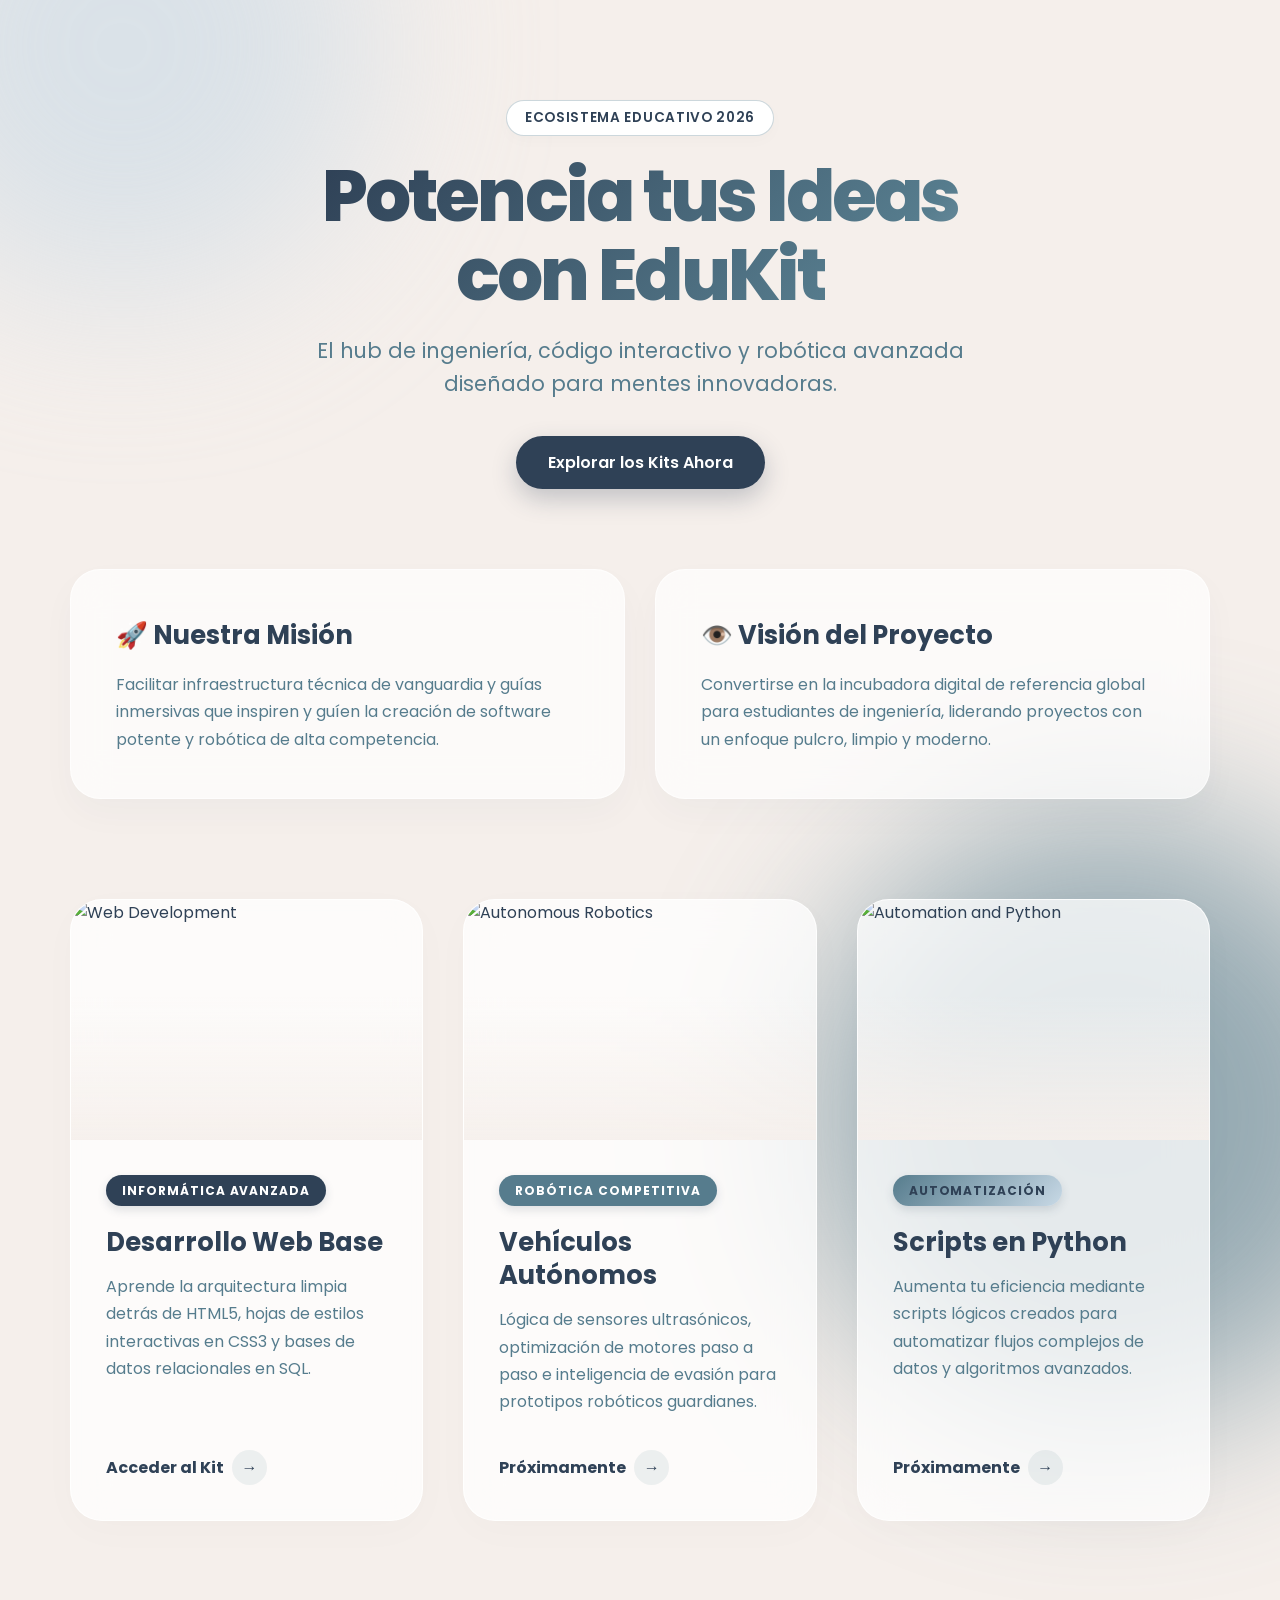
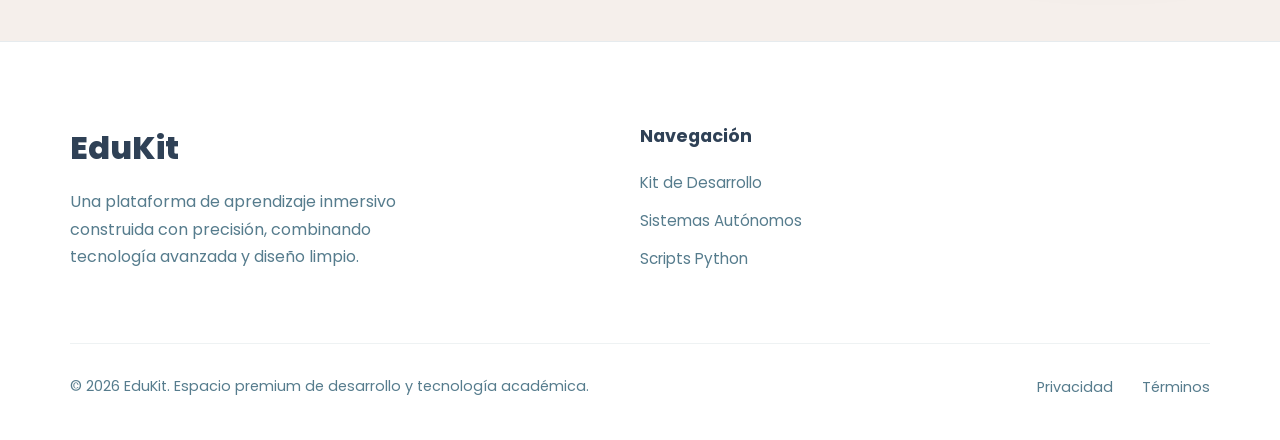
==== commit e06bbe14: "Update index.html" ====
--- a/index.html
+++ b/index.html
@@ -3,389 +3,540 @@
 <head>
     <meta charset="UTF-8">
     <meta name="viewport" content="width=device-width, initial-scale=1.0">
-    <meta name="description" content="Kit de Informática 2026 para estudiantes. Guías de HTML, CSS, JavaScript y MySQL.">
+    <meta name="description" content="Kit de Informática 2026 para estudiantes. Guías de HTML, CSS, JavaScript y MySQL con ejercicios y plantillas listas para usar.">
+    <meta name="keywords" content="kit informatica, estudiar informatica, HTML CSS, programacion dominicana, bachillerato tecnico informatica">
     <title>EduKit — Explora el Futuro</title>
     
-    <link rel="icon" type="image/png" href="favicon.png">
+    <!-- Favicon estándar -->
+   <link rel="icon" type="image/png" href="favicon.png">
     <link rel="preconnect" href="https://fonts.googleapis.com">
     <link rel="preconnect" href="https://fonts.gstatic.com" crossorigin>
 
     <style>
-        @import url('https://fonts.googleapis.com/css2?family=Poppins:wght@400;500;600;700;800;900&display=swap');
-
-        /* --- Reset General --- */
+        /* El @import siempre al inicio del bloque style */
+        @import url('https://fonts.googleapis.com/css2?family=Poppins:wght@400;500;600;700;800&display=swap');
+
+        /* --- Reset y Tipografía --- */
         * {
             margin: 0;
             padding: 0;
             box-sizing: border-box;
-            font-family: 'Poppins', sans-serif;
-        }
-
-        /* Paleta de colores cálidos premium con contraste extremo basado en tus tonos */
+            font-family: 'Poppins', -apple-system, BlinkMacSystemFont, "Segoe UI", Roboto, Arial, sans-serif;
+        }
+
         :root {
-            --bg-dark: #12100E;         /* Fondo súper oscuro cálido (Marrón Tabaco profundo) */
-            --bg-card: #1C1916;         /* Tarjetas y Navbar oscuras */
-            --color-cream: #F5EFEB;     /* El beige original, ahora como texto principal de alto contraste */
-            --color-gold: #D4AF37;      /* Acento cálido brillante (Oro viejo para destacar) */
-            --color-sky-blue: #C8D9E6;  /* Tu azul cielo para textos secundarios y detalles sutiles */
-            --color-muted: #8E857E;     /* Texto apagado cálido */
+            --color-navy: #2F4156;
+            --color-teal: #567C8D;
+            --color-sky-blue: #C8D9E6;
+            --color-beige: #F5EFEB;
+            --color-white: #FFFFFF;
+
+            --bg-body: var(--color-beige); 
+            --text-main: var(--color-navy); 
+            --text-muted: var(--color-teal); 
             
-            --transition: all 0.4s cubic-bezier(0.16, 1, 0.3, 1);
+            --grad-primary: linear-gradient(135deg, var(--color-navy) 0%, var(--color-teal) 100%);
+            --grad-glow: linear-gradient(135deg, var(--color-teal) 0%, var(--color-sky-blue) 100%);
+            
+            --shadow-premium: 0 20px 50px rgba(47, 65, 86, 0.15);
+            --transition: all 0.5s cubic-bezier(0.16, 1, 0.3, 1);
         }
 
         body {
-            background-color: var(--bg-dark);
-            color: var(--color-cream);
+            background-color: var(--bg-body);
+            color: var(--text-main);
             line-height: 1.6;
+            padding: 100px 20px 0 20px;
             overflow-x: hidden;
-            padding-bottom: 60px;
+            position: relative;
+        }
+
+        /* --- Fondos Animados Llamativos --- */
+        .glow-sphere {
+            position: absolute;
+            border-radius: 50%;
+            filter: blur(90px);
+            z-index: -1;
+            opacity: 0.6;
+            animation: floatSpheres 12s infinite alternate ease-in-out;
+        }
+        .sphere-1 {
+            top: -10%;
+            left: -10%;
+            width: 500px;
+            height: 500px;
+            background: var(--color-sky-blue);
+        }
+        .sphere-2 {
+            top: 40%;
+            right: -10%;
+            width: 600px;
+            height: 600px;
+            background: var(--color-teal);
+            animation-delay: -4s;
+        }
+
+        @keyframes floatSpheres {
+            0% { transform: translateY(0) scale(1); }
+            100% { transform: translateY(40px) scale(1.15); }
         }
 
         .container {
-            max-width: 1280px;
+            max-width: 1140px;
             margin: 0 auto;
-            padding: 0 40px;
-        }
-
-        /* --- 1. NAVBAR (Estructura superior de la imagen) --- */
-        .navbar {
+            position: relative;
+            z-index: 10;
+        }
+
+        /* --- Encabezado de Alto Impacto --- */
+        header {
+            margin-bottom: 80px;
+            text-align: center;
+        }
+
+        .badge-premium {
+            background: var(--color-white);
+            color: var(--color-navy);
+            border: 1px solid rgba(86, 124, 141, 0.3);
+            padding: 6px 18px;
+            border-radius: 50px;
+            font-size: 0.85rem;
+            font-weight: 600;
+            letter-spacing: 0.05em;
+            text-transform: uppercase;
+            display: inline-block;
+            margin-bottom: 20px;
+            box-shadow: 0 5px 15px rgba(0,0,0,0.02);
+        }
+
+        header h1 {
+            font-size: 4.5rem;
+            font-weight: 800;
+            letter-spacing: -0.04em;
+            line-height: 1.1;
+            margin-bottom: 20px;
+            background: linear-gradient(135deg, var(--color-navy) 20%, var(--color-teal) 70%, var(--color-sky-blue) 100%);
+            -webkit-background-clip: text;
+            -webkit-text-fill-color: transparent;
+        }
+
+        header p {
+            color: var(--text-muted);
+            font-size: 1.3rem;
+            max-width: 650px;
+            margin: 0 auto 35px auto;
+            font-weight: 400;
+        }
+
+        .cta-header {
+            display: inline-flex;
+            align-items: center;
+            background: var(--color-navy);
+            color: var(--color-white);
+            text-decoration: none;
+            padding: 14px 32px;
+            border-radius: 50px;
+            font-weight: 600;
+            font-size: 1rem;
+            box-shadow: 0 10px 25px rgba(47, 65, 86, 0.25);
+            transition: var(--transition);
+        }
+
+        .cta-header:hover {
+            background: var(--color-teal);
+            transform: translateY(-3px);
+            box-shadow: 0 15px 30px rgba(86, 124, 141, 0.35);
+        }
+
+        /* --- Grid de Misión y Visión Elegante --- */
+        .mv-section {
+            display: grid;
+            grid-template-columns: repeat(auto-fit, minmax(320px, 1fr));
+            gap: 30px;
+            margin-bottom: 100px;
+        }
+
+        .mv-box {
+            background: rgba(255, 255, 255, 0.7);
+            border: 1px solid rgba(255, 255, 255, 0.6);
+            border-radius: 30px;
+            padding: 45px;
+            backdrop-filter: blur(20px);
+            -webkit-backdrop-filter: blur(20px);
+            box-shadow: 0 15px 35px rgba(47, 65, 86, 0.03);
+            transition: var(--transition);
+        }
+
+        .mv-box:hover {
+            transform: scale(1.02);
+            background: var(--color-white);
+            border-color: var(--color-sky-blue);
+            box-shadow: var(--shadow-premium);
+        }
+
+        .mv-box h2 {
+            font-size: 1.6rem;
+            font-weight: 700;
+            margin-bottom: 15px;
+            color: var(--color-navy);
+        }
+
+        .mv-box p {
+            color: var(--text-muted);
+            font-size: 1rem;
+            line-height: 1.7;
+        }
+
+        /* --- Grid Unión de Tarjetas Estilo "Cards" --- */
+        .kits-grid {
+            display: grid;
+            grid-template-columns: repeat(auto-fill, minmax(340px, 1fr));
+            gap: 40px;
+            margin-bottom: 120px;
+        }
+
+        .kit-card {
+            background: rgba(255, 255, 255, 0.75);
+            border: 1px solid rgba(255, 255, 255, 0.8);
+            border-radius: 32px;
+            display: flex;
+            flex-direction: column;
+            overflow: hidden;
+            position: relative;
+            transition: var(--transition);
+            backdrop-filter: blur(20px);
+            -webkit-backdrop-filter: blur(20px);
+            box-shadow: 0 10px 40px rgba(0,0,0,0.02);
+        }
+
+        .kit-image {
+            width: 100%;
+            height: 240px;
+            overflow: hidden;
+            position: relative;
+        }
+
+        .kit-image::after {
+            content: '';
+            position: absolute;
+            inset: 0;
+            background: linear-gradient(to bottom, transparent 40%, rgba(245, 239, 235, 0.9) 100%);
+            z-index: 2;
+        }
+
+        .kit-image img {
+            width: 100%;
+            height: 100%;
+            object-fit: cover;
+            transition: var(--transition);
+        }
+
+        .kit-card:hover {
+            transform: translateY(-12px);
+            border-color: var(--color-sky-blue);
+            background: var(--color-white);
+            box-shadow: var(--shadow-premium);
+        }
+
+        .kit-card:hover .kit-image img {
+            transform: scale(1.08);
+        }
+
+        .kit-content {
+            padding: 35px;
+            display: flex;
+            flex-direction: column;
+            flex-grow: 1;
+            justify-content: space-between;
+            position: relative;
+            z-index: 5;
+        }
+
+        .kit-tag {
+            font-size: 0.75rem;
+            text-transform: uppercase;
+            letter-spacing: 0.08em;
+            font-weight: 700;
+            margin-bottom: 20px;
+            display: inline-block;
+            padding: 6px 16px;
+            border-radius: 50px;
+            background: var(--color-navy);
+            color: var(--color-white);
+            box-shadow: 0 4px 10px rgba(47, 65, 86, 0.15);
+        }
+
+        .kit-title {
+            font-size: 1.6rem;
+            font-weight: 700;
+            margin-bottom: 14px;
+            line-height: 1.3;
+            color: var(--color-navy);
+        }
+
+        .kit-description {
+            color: var(--text-muted);
+            font-size: 1rem;
+            margin-bottom: 35px;
+            line-height: 1.7;
+        }
+
+        .kit-link {
+            text-decoration: none;
+            color: var(--color-navy);
+            font-size: 1rem;
+            font-weight: 700;
+            display: inline-flex;
+            align-items: center;
+            gap: 8px;
+            transition: var(--transition);
+        }
+
+        .kit-link .arrow-icon {
+            background: rgba(86, 124, 141, 0.1);
+            width: 35px;
+            height: 35px;
+            border-radius: 50%;
+            display: flex;
+            align-items: center;
+            justify-content: center;
+            transition: var(--transition);
+        }
+
+        .kit-card:hover .kit-link {
+            color: var(--color-teal);
+        }
+
+        .kit-card:hover .kit-link .arrow-icon {
+            background: var(--color-navy);
+            color: var(--color-white);
+            transform: translateX(5px);
+        }
+
+        .kit-2 .kit-tag { background: var(--color-teal); }
+        .kit-3 .kit-tag { background: var(--grad-glow); color: var(--color-navy); }
+
+        /* --- Footer Expansivo --- */
+        footer {
+            background-color: var(--color-white);
+            border-top: 1px solid rgba(86, 124, 141, 0.15);
+            padding: 80px 20px 40px 20px;
+            margin-top: 60px;
+            width: 100vw;
+            position: relative;
+            left: 50%;
+            right: 50%;
+            margin-left: -50vw;
+            margin-right: -50vw;
+        }
+
+        .footer-container {
+            max-width: 1140px;
+            margin: 0 auto;
+            display: grid;
+            grid-template-columns: 2fr repeat(2, 1fr);
+            gap: 50px;
+            margin-bottom: 60px;
+        }
+
+        .footer-brand {
+            grid-column: span 1;
+        }
+
+        .footer-brand h3 {
+            font-size: 2rem;
+            font-weight: 800;
+            margin-bottom: 15px;
+            color: var(--color-navy);
+        }
+
+        .footer-brand p {
+            color: var(--text-muted);
+            font-size: 1rem;
+            max-width: 360px;
+            line-height: 1.7;
+        }
+
+        .footer-links h4 {
+            font-size: 1.1rem;
+            font-weight: 700;
+            margin-bottom: 20px;
+            color: var(--color-navy);
+        }
+
+        .footer-links ul {
+            list-style: none;
+        }
+
+        .footer-links ul li {
+            margin-bottom: 12px;
+        }
+
+        .footer-links ul li a {
+            color: var(--text-muted);
+            text-decoration: none;
+            font-size: 0.95rem;
+            transition: var(--transition);
+        }
+
+        .footer-links ul li a:hover {
+            color: var(--color-navy);
+            padding-left: 5px;
+        }
+
+        .footer-bottom {
+            max-width: 1140px;
+            margin: 0 auto;
+            border-top: 1px solid rgba(86, 124, 141, 0.1);
+            padding-top: 30px;
             display: flex;
             justify-content: space-between;
             align-items: center;
-            padding: 30px 0;
-        }
-
-        .logo {
-            font-size: 1.6rem;
-            font-weight: 800;
-            color: var(--color-cream);
+            flex-wrap: wrap;
+            gap: 20px;
+        }
+
+        .footer-bottom p {
+            color: var(--text-muted);
+            font-size: 0.9rem;
+        }
+
+        .footer-legal a {
+            color: var(--text-muted);
             text-decoration: none;
-            display: flex;
-            align-items: center;
-            gap: 10px;
-        }
-
-        .logo span {
-            color: var(--color-gold);
-        }
-
-        .nav-links {
-            display: flex;
-            gap: 35px;
-            list-style: none;
-        }
-
-        .nav-links a {
-            color: var(--color-sky-blue);
-            text-decoration: none;
-            font-size: 0.95rem;
-            font-weight: 500;
-            opacity: 0.8;
-            transition: var(--transition);
-        }
-
-        .nav-links a:hover, .nav-links a.active {
-            opacity: 1;
-            color: var(--color-gold);
-        }
-
-        /* --- 2. HERO SECTION ASIMÉTRICA (Estructura central de la imagen) --- */
-        .hero-section {
-            display: grid;
-            grid-template-columns: 1.1fr 0.9fr;
-            gap: 60px;
-            align-items: center;
-            padding: 60px 0 100px 0;
-        }
-
-        .hero-content {
-            display: flex;
-            flex-direction: column;
-            align-items: flex-start;
-        }
-
-        .badge-premium {
-            background: rgba(212, 175, 55, 0.1);
-            color: var(--color-gold);
-            border: 1px solid rgba(212, 175, 55, 0.3);
-            padding: 6px 16px;
-            border-radius: 50px;
-            font-size: 0.8rem;
-            font-weight: 700;
-            letter-spacing: 0.05em;
-            text-transform: uppercase;
-            margin-bottom: 25px;
-        }
-
-        /* Título masivo de la imagen original */
-        .hero-content h1 {
-            font-size: 4.8rem;
-            font-weight: 900;
-            line-height: 1.1;
-            letter-spacing: -0.03em;
-            text-transform: uppercase;
-            margin-bottom: 25px;
-            color: var(--color-cream);
-        }
-
-        .hero-content h1 span {
-            color: var(--color-gold);
-            display: block;
-        }
-
-        .hero-content p {
-            color: var(--color-sky-blue);
-            font-size: 1.1rem;
-            max-width: 520px;
-            opacity: 0.8;
-            margin-bottom: 40px;
-        }
-
-        /* Botones idénticos a los de la imagen */
-        .hero-buttons {
-            display: flex;
-            gap: 20px;
-            margin-bottom: 60px;
-        }
-
-        .btn-primary {
-            background: var(--color-gold);
-            color: var(--bg-dark);
-            text-decoration: none;
-            padding: 14px 35px;
-            border-radius: 8px;
-            font-weight: 700;
-            font-size: 0.95rem;
-            transition: var(--transition);
-            box-shadow: 0 10px 20px rgba(212, 175, 55, 0.15);
-        }
-
-        .btn-primary:hover {
-            transform: translateY(-3px);
-            box-shadow: 0 15px 30px rgba(212, 175, 55, 0.3);
-        }
-
-        .btn-secondary {
-            background: transparent;
-            color: var(--color-cream);
-            border: 1px solid rgba(245, 239, 235, 0.3);
-            text-decoration: none;
-            padding: 14px 35px;
-            border-radius: 8px;
-            font-weight: 600;
-            font-size: 0.95rem;
-            transition: var(--transition);
-        }
-
-        .btn-secondary:hover {
-            background: rgba(245, 239, 235, 0.05);
-            border-color: var(--color-cream);
-        }
-
-        /* Contadores numéricos inferiores de la imagen */
-        .hero-stats {
-            display: flex;
-            gap: 50px;
-            border-top: 1px solid rgba(142, 133, 126, 0.2);
-            padding-top: 30px;
-            width: 100%;
-        }
-
-        .stat-item h3 {
-            font-size: 2.2rem;
-            font-weight: 800;
-            color: var(--color-gold);
-            line-height: 1;
-            margin-bottom: 5px;
-        }
-
-        .stat-item p {
-            font-size: 0.85rem;
-            color: var(--color-muted);
-            text-transform: uppercase;
-            letter-spacing: 0.05em;
-            margin-bottom: 0;
-        }
-
-        /* Contenedor derecho de la imagen con bordes curvos pesados */
-        .hero-media {
-            position: relative;
-            width: 100%;
-            height: 580px;
-            border-radius: 24px;
-            overflow: hidden;
-            box-shadow: 0 30px 60px rgba(0,0,0,0.5);
-        }
-
-        .hero-media img {
-            width: 100%;
-            height: 100%;
-            object-fit: cover;
-        }
-
-        /* --- 3. SECCIÓN DE KITS COMPACTA --- */
-        .kits-section {
-            padding: 60px 0;
-        }
-
-        .section-title {
-            font-size: 2rem;
-            font-weight: 800;
-            margin-bottom: 40px;
-            text-transform: uppercase;
-            letter-spacing: -0.02em;
-            border-left: 4px solid var(--color-gold);
-            padding-left: 15px;
-        }
-
-        .kits-grid {
-            display: grid;
-            grid-template-columns: repeat(auto-fit, minmax(350px, 1fr));
-            gap: 30px;
-        }
-
-        .kit-card {
-            background: var(--bg-card);
-            border: 1px solid rgba(142, 133, 126, 0.1);
-            border-radius: 16px;
-            padding: 30px;
-            transition: var(--transition);
-        }
-
-        .kit-card:hover {
-            transform: translateY(-5px);
-            border-color: rgba(212, 175, 55, 0.4);
-            box-shadow: 0 20px 40px rgba(0,0,0,0.3);
-        }
-
-        .kit-tag {
-            color: var(--color-gold);
-            font-size: 0.75rem;
-            font-weight: 700;
-            text-transform: uppercase;
-            letter-spacing: 0.05em;
-            margin-bottom: 15px;
-            display: inline-block;
-        }
-
-        .kit-card h3 {
-            font-size: 1.4rem;
-            font-weight: 700;
-            margin-bottom: 10px;
-            color: var(--color-cream);
-        }
-
-        .kit-card p {
-            color: var(--color-sky-blue);
-            font-size: 0.95rem;
-            opacity: 0.7;
-            margin-bottom: 25px;
-        }
-
-        .kit-link {
-            color: var(--color-cream);
-            text-decoration: none;
-            font-weight: 700;
             font-size: 0.9rem;
-            display: inline-flex;
-            align-items: center;
-            gap: 8px;
-            transition: var(--transition);
-        }
-
-        .kit-link:hover {
-            color: var(--color-gold);
-        }
-
-        /* --- Responsivo --- */
+            margin-left: 25px;
+            transition: var(--transition);
+        }
+
+        .footer-legal a:hover {
+            color: var(--color-navy);
+        }
+
+        /* --- Diseño Responsivo Óptimo --- */
         @media (max-width: 992px) {
-            .hero-section { grid-template-columns: 1fr; gap: 40px; text-align: center; }
-            .hero-content { align-items: center; }
-            .hero-content h1 { font-size: 3.5rem; }
-            .hero-buttons { justify-content: center; }
-            .hero-stats { justify-content: center; }
-            .hero-media { height: 400px; }
-            .nav-links { display: none; } /* Ocultar para móviles por simplicidad */
-        }
-    </style>
+            header h1 { font-size: 3.8rem; }
+            .footer-container { grid-template-columns: 1fr 1fr; gap: 40px; }
+            .footer-brand { grid-column: span 2; }
+        }
+
+        @media (max-width: 768px) {
+            header h1 { font-size: 3.2rem; }
+            .footer-container { grid-template-columns: 1fr; text-align: center; }
+            .footer-brand { grid-column: span 1; }
+            .footer-brand p { margin: 0 auto; }
+            .footer-bottom { flex-direction: column; text-align: center; }
+            .footer-legal a { margin: 0 12px; }
+        }
+
+        @media (max-width: 480px) {
+            header h1 { font-size: 2.5rem; }
+            body { padding-top: 60px; }
+            .mv-section { gap: 20px; }
+        }
+    </style> 
+    <!-- AQUÍ SE CORRIGIÓ EL </style> QUE FALTABA -->
 </head>
 <body>
 
+    <div class="glow-sphere sphere-1"></div>
+    <div class="glow-sphere sphere-2"></div>
+
     <div class="container">
-        <!-- NAVBAR SUPERIOR -->
-        <nav class="navbar">
-            <a href="#" class="logo">💡 EduKit<span>.</span></a>
-            <ul class="nav-links">
-                <li><a href="#" class="active">Inicio</a></li>
-                <li><a href="#kits">Kits de Estudio</a></li>
-                <li><a href="#">Sobre Nosotros</a></li>
-                <li><a href="#">Contacto</a></li>
-            </ul>
-        </nav>
-
-        <!-- HERO SECTION ASIMÉTRICA ESTILO TIKTOK -->
-        <section class="hero-section">
-            <div class="hero-content">
-                <div class="badge-premium">✦ Hub de Ingeniería 2026</div>
-                <h1>Potencia tu <span>Código Web.</span></h1>
-                <p>Domina la arquitectura limpia de HTML5, hojas de estilo interactivas avanzadas en CSS3 y lógica de bases de datos relacionales.</p>
-                
-                <div class="hero-buttons">
-                    <a href="Kit-informatica/index.html" class="btn-primary">Acceder al Kit</a>
-                    <a href="#kits" class="btn-secondary">Saber Más</a>
-                </div>
-
-                <div class="hero-stats">
-                    <div class="stat-item">
-                        <h3>03</h3>
-                        <p>Kits Listos</p>
-                    </div>
-                    <div class="stat-item">
-                        <h3>980+</h3>
-                        <p>Recursos</p>
-                    </div>
-                    <div class="stat-item">
-                        <h3>100%</h3>
-                        <p>Práctico</p>
-                    </div>
-                </div>
+        <header>
+            <div class="badge-premium">Ecosistema Educativo 2026</div>
+            <h1>Potencia tus Ideas <br>con EduKit</h1>
+            <p>El hub de ingeniería, código interactivo y robótica avanzada diseñado para mentes innovadoras.</p>
+            <a href="#kits" class="cta-header">Explorar los Kits Ahora</a>
+        </header>
+
+        <section class="mv-section">
+            <div class="mv-box">
+                <h2>🚀 Nuestra Misión</h2>
+                <p>Facilitar infraestructura técnica de vanguardia y guías inmersivas que inspiren y guíen la creación de software potente y robótica de alta competencia.</p>
             </div>
-
-            <!-- Columna Derecha: Imagen de Impacto con Bordes Curvos -->
-            <div class="hero-media">
-                <img src="https://images.unsplash.com/photo-1542831371-29b0f74f9713?auto=format&fit=crop&w=800&q=80" alt="Ingeniería y Desarrollo Web">
+            <div class="mv-box">
+                <h2>👁️ Visión del Proyecto</h2>
+                <p>Convertirse en la incubadora digital de referencia global para estudiantes de ingeniería, liderando proyectos con un enfoque pulcro, limpio y moderno.</p>
             </div>
         </section>
 
-        <!-- CONTENEDOR DE COMPONENTES ADICIONALES (KITS) -->
-        <main class="kits-section" id="kits">
-            <h2 class="section-title">Ecosistemas Disponibles</h2>
-            <div class="kits-grid">
-                
-                <div class="kit-card">
-                    <span class="kit-tag">Informática</span>
-                    <h3>Desarrollo Web Base</h3>
-                    <p>Estructuras semánticas limpias, diseño adaptativo fluido y bases sólidas en MySQL.</p>
-                    <a href="Kit-informatica/index.html" class="kit-link">Explorar Kit &rarr;</a>
+        <main class="kits-grid" id="kits">
+            
+            <article class="kit-card">
+                <div class="kit-image">
+                    <img src="https://images.unsplash.com/photo-1542831371-29b0f74f9713?auto=format&fit=crop&w=600&q=80" alt="Web Development">
                 </div>
-
-                <div class="kit-card">
-                    <span class="kit-tag">Robótica</span>
-                    <h3>Sistemas Autónomos</h3>
-                    <p>Optimización de sensores ultrasónicos e inteligencia de evasión para hardware de competencia.</p>
-                    <a href="#" class="kit-link">Próximamente &rarr;</a>
+                <div class="kit-content">
+                    <div>
+                        <div class="kit-tag">Informática Avanzada</div>
+                        <h2 class="kit-title">Desarrollo Web Base</h2>
+                        <p class="kit-description">Aprende la arquitectura limpia detrás de HTML5, hojas de estilos interactivas en CSS3 y bases de datos relacionales en SQL.</p>
+                    </div>
+                    <a href="Kit-informatica/index.html" class="kit-link">
+                        Acceder al Kit <span class="arrow-icon">&rarr;</span>
+                    </a>
                 </div>
-
-                <div class="kit-card">
-                    <span class="kit-tag">Automatización</span>
-                    <h3>Scripts Python</h3>
-                    <p>Automatización avanzada de flujos de trabajo locales y procesamiento rápido de algoritmos.</p>
-                    <a href="#" class="kit-link">Próximamente &rarr;</a>
+            </article>
+
+            <article class="kit-card kit-2">
+                <div class="kit-image">
+                    <img src="https://images.unsplash.com/photo-1561557944-6e7860d1a7eb?auto=format&fit=crop&w=600&q=80" alt="Autonomous Robotics">
                 </div>
-
-            </div>
+                <div class="kit-content">
+                    <div>
+                        <div class="kit-tag">Robótica Competitiva</div>
+                        <h2 class="kit-title">Vehículos Autónomos</h2>
+                        <p class="kit-description">Lógica de sensores ultrasónicos, optimización de motores paso a paso e inteligencia de evasión para prototipos robóticos guardianes.</p>
+                    </div>
+                    <a href="#" class="kit-link">
+                        Próximamente <span class="arrow-icon">&rarr;</span>
+                    </a>
+                </div>
+            </article>
+
+            <article class="kit-card kit-3">
+                <div class="kit-image">
+                    <img src="https://images.unsplash.com/photo-1526374965328-7f61d4dc18c5?auto=format&fit=crop&w=600&q=80" alt="Automation and Python">
+                </div>
+                <div class="kit-content">
+                    <div>
+                        <div class="kit-tag">Automatización</div>
+                        <h2 class="kit-title">Scripts en Python</h2>
+                        <p class="kit-description">Aumenta tu eficiencia mediante scripts lógicos creados para automatizar flujos complejos de datos y algoritmos avanzados.</p>
+                    </div>
+                    <a href="#" class="kit-link">
+                        Próximamente <span class="arrow-icon">&rarr;</span>
+                    </a>
+                </div>
+            </article>
+
         </main>
     </div>
 
+    <footer>
+        <div class="footer-container">
+            <div class="footer-brand">
+                <h3>EduKit</h3>
+                <p>Una plataforma de aprendizaje inmersivo construida con precisión, combinando tecnología avanzada y diseño limpio.</p>
+            </div>
+            <div class="footer-links">
+                <h4>Navegación</h4>
+                <ul>
+                    <li><a href="Kit-informatica/index.html">Kit de Desarrollo</a></li>
+                    <li><a href="#">Sistemas Autónomos</a></li>
+                    <li><a href="#">Scripts Python</a></li>
+                </ul>
+            </div>
+        </div>
+        <div class="footer-bottom">
+            <p>&copy; 2026 EduKit. Espacio premium de desarrollo y tecnología académica.</p>
+            <div class="footer-legal">
+                <a href="#">Privacidad</a>
+                <a href="#">Términos</a>
+            </div>
+        </div>
+    </footer>
+
 </body>
 </html>
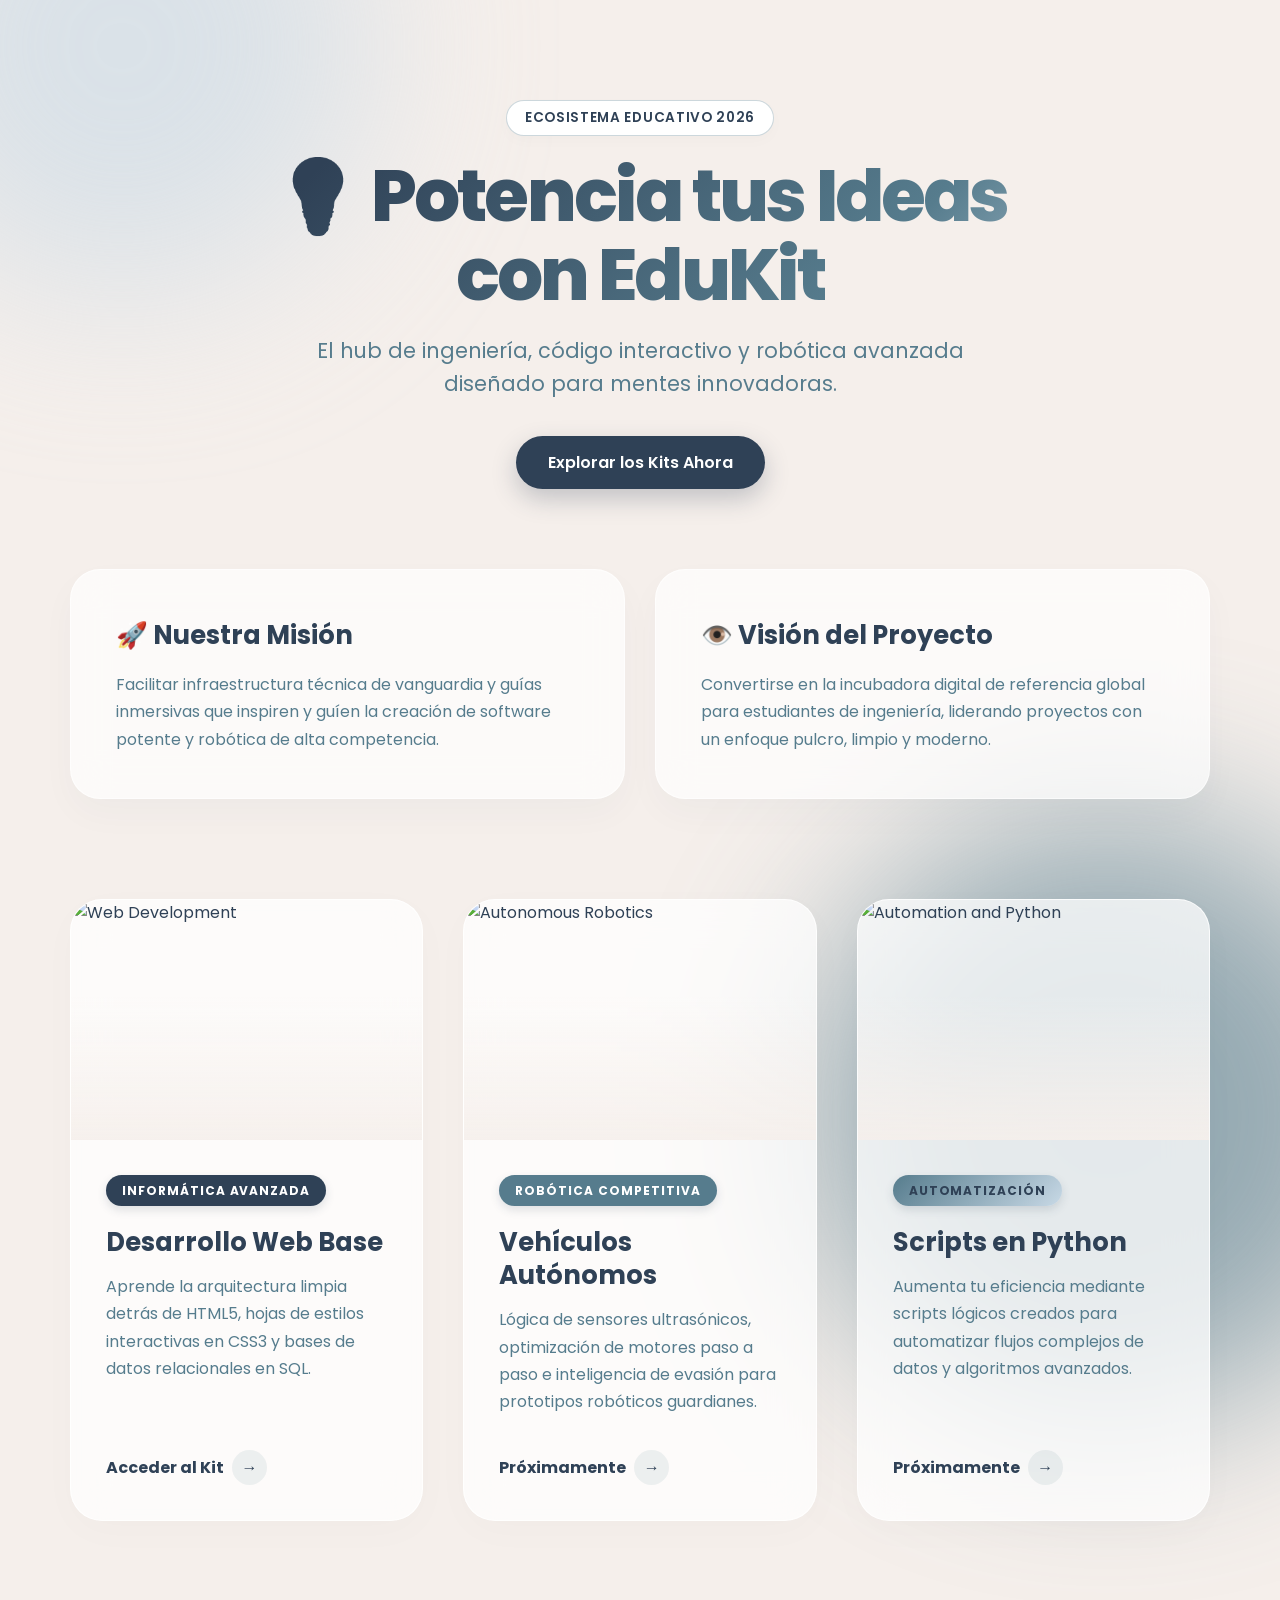
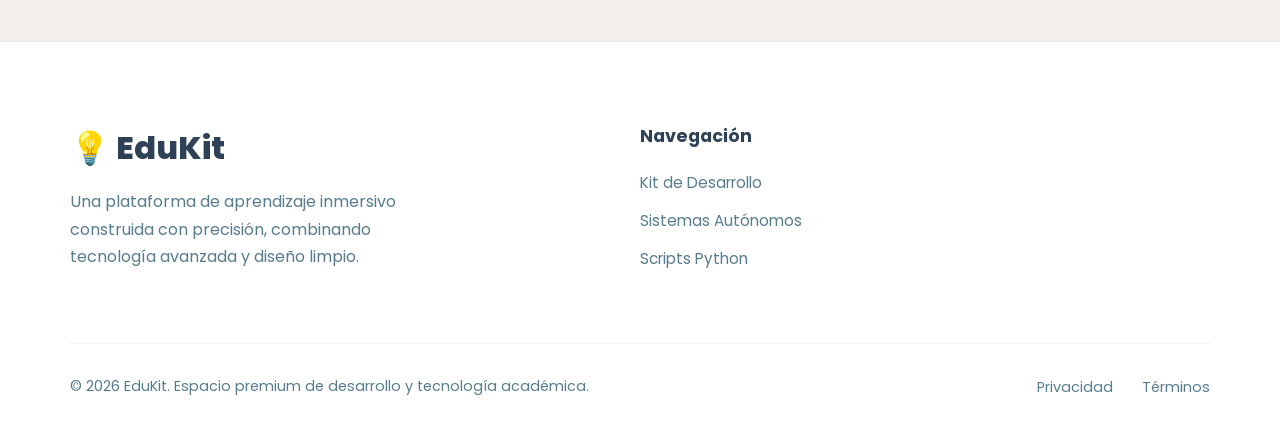
==== commit 93b80168: "Update index.html" ====
--- a/index.html
+++ b/index.html
@@ -3,17 +3,15 @@
 <head>
     <meta charset="UTF-8">
     <meta name="viewport" content="width=device-width, initial-scale=1.0">
-    <meta name="description" content="Kit de Informática 2026 para estudiantes. Guías de HTML, CSS, JavaScript y MySQL con ejercicios y plantillas listas para usar.">
-    <meta name="keywords" content="kit informatica, estudiar informatica, HTML CSS, programacion dominicana, bachillerato tecnico informatica">
+    <meta name="description" content="Kit de Informática para estudiantes. Guías de HTML, CSS, JavaScript y MySQL con ejercicios y plantillas listas para usar.">
     <title>EduKit — Explora el Futuro</title>
     
     <!-- Favicon estándar -->
-   <link rel="icon" type="image/png" href="favicon.png">
+    <link rel="icon" type="image/png" href="favicon.png">
     <link rel="preconnect" href="https://fonts.googleapis.com">
     <link rel="preconnect" href="https://fonts.gstatic.com" crossorigin>
 
     <style>
-        /* El @import siempre al inicio del bloque style */
         @import url('https://fonts.googleapis.com/css2?family=Poppins:wght@400;500;600;700;800&display=swap');
 
         /* --- Reset y Tipografía --- */
@@ -348,6 +346,9 @@
             font-weight: 800;
             margin-bottom: 15px;
             color: var(--color-navy);
+            display: flex;
+            align-items: center;
+            gap: 8px;
         }
 
         .footer-brand p {
@@ -435,7 +436,6 @@
             .mv-section { gap: 20px; }
         }
     </style> 
-    <!-- AQUÍ SE CORRIGIÓ EL </style> QUE FALTABA -->
 </head>
 <body>
 
@@ -445,7 +445,8 @@
     <div class="container">
         <header>
             <div class="badge-premium">Ecosistema Educativo 2026</div>
-            <h1>Potencia tus Ideas <br>con EduKit</h1>
+            <!-- AQUÍ SE INTEGRÓ LA BOMBILLA DIRECTAMENTE EN EL TÍTULO -->
+            <h1>💡 Potencia tus Ideas <br>con EduKit</h1>
             <p>El hub de ingeniería, código interactivo y robótica avanzada diseñado para mentes innovadoras.</p>
             <a href="#kits" class="cta-header">Explorar los Kits Ahora</a>
         </header>
@@ -517,7 +518,8 @@
     <footer>
         <div class="footer-container">
             <div class="footer-brand">
-                <h3>EduKit</h3>
+                <!-- BOMBILLA INTEGRADA TAMBIÉN EN EL LOGO DEL FOOTER -->
+                <h3>💡 EduKit</h3>
                 <p>Una plataforma de aprendizaje inmersivo construida con precisión, combinando tecnología avanzada y diseño limpio.</p>
             </div>
             <div class="footer-links">
